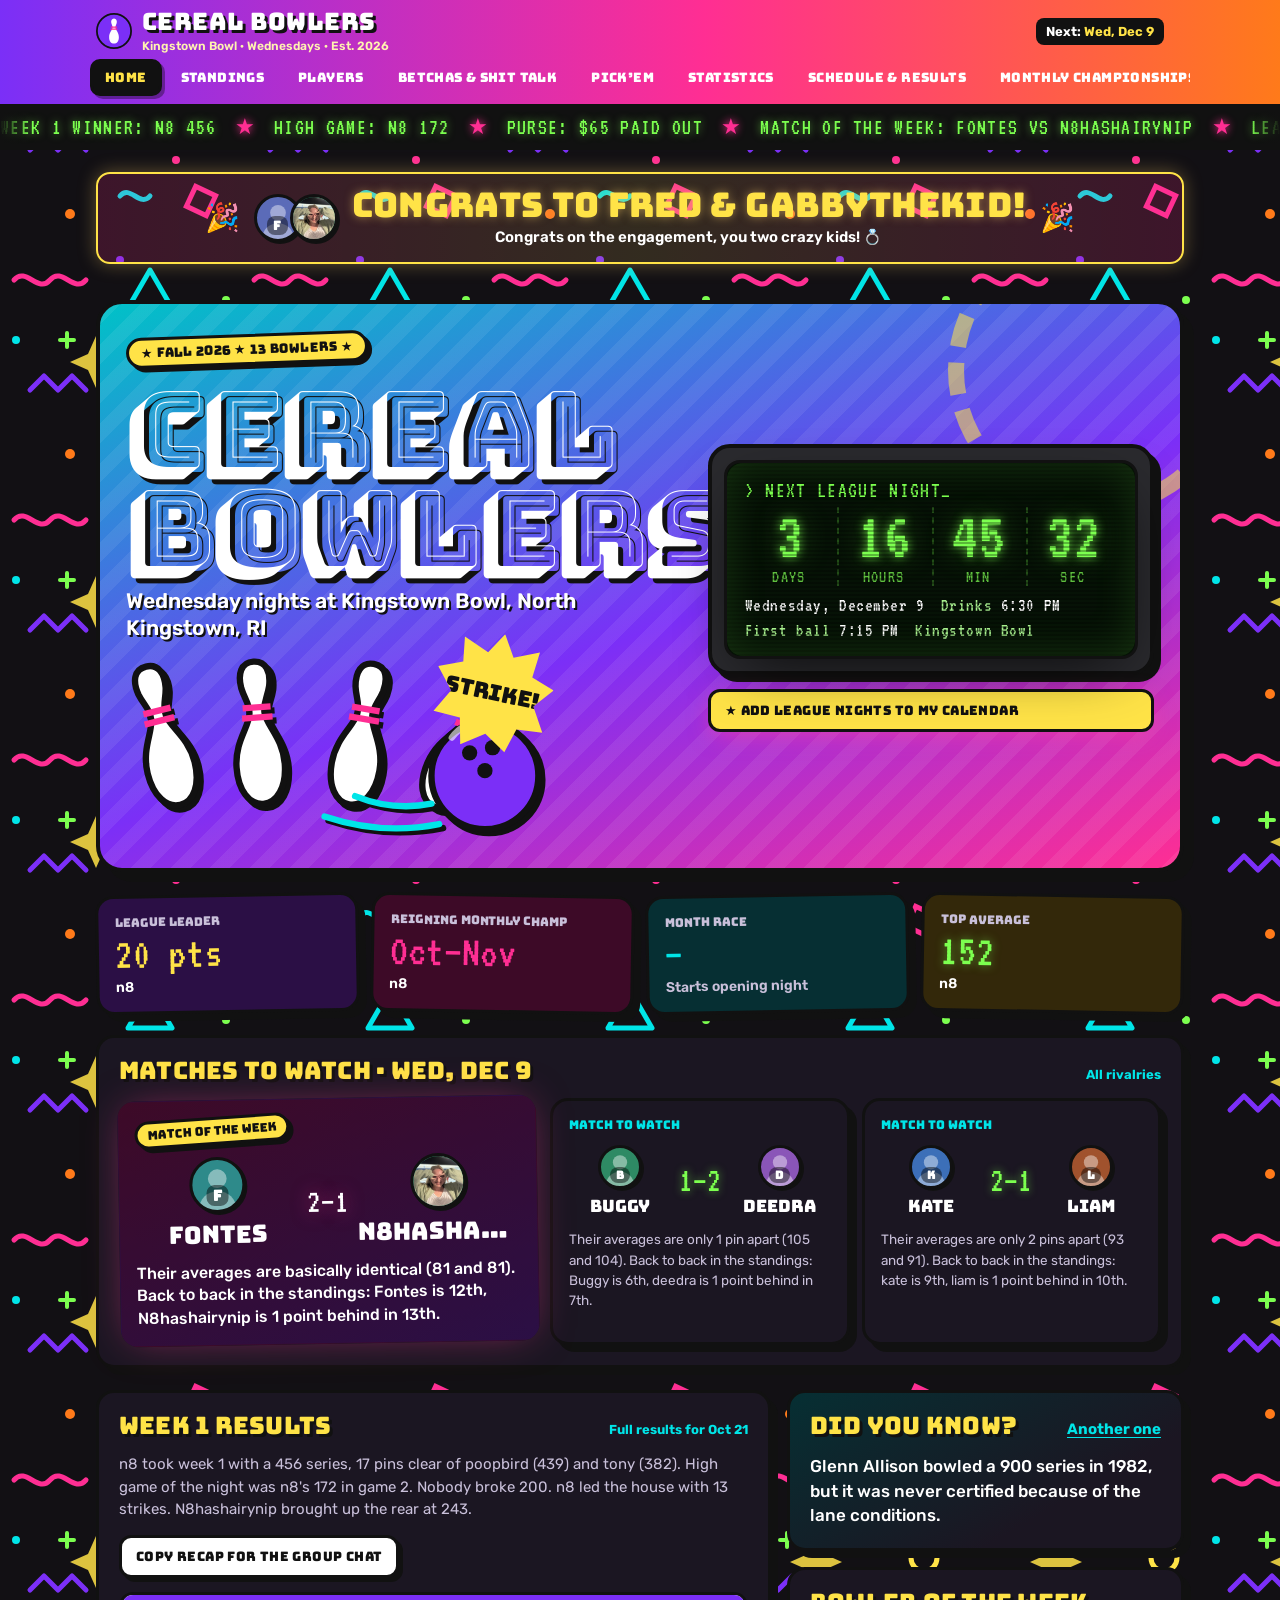
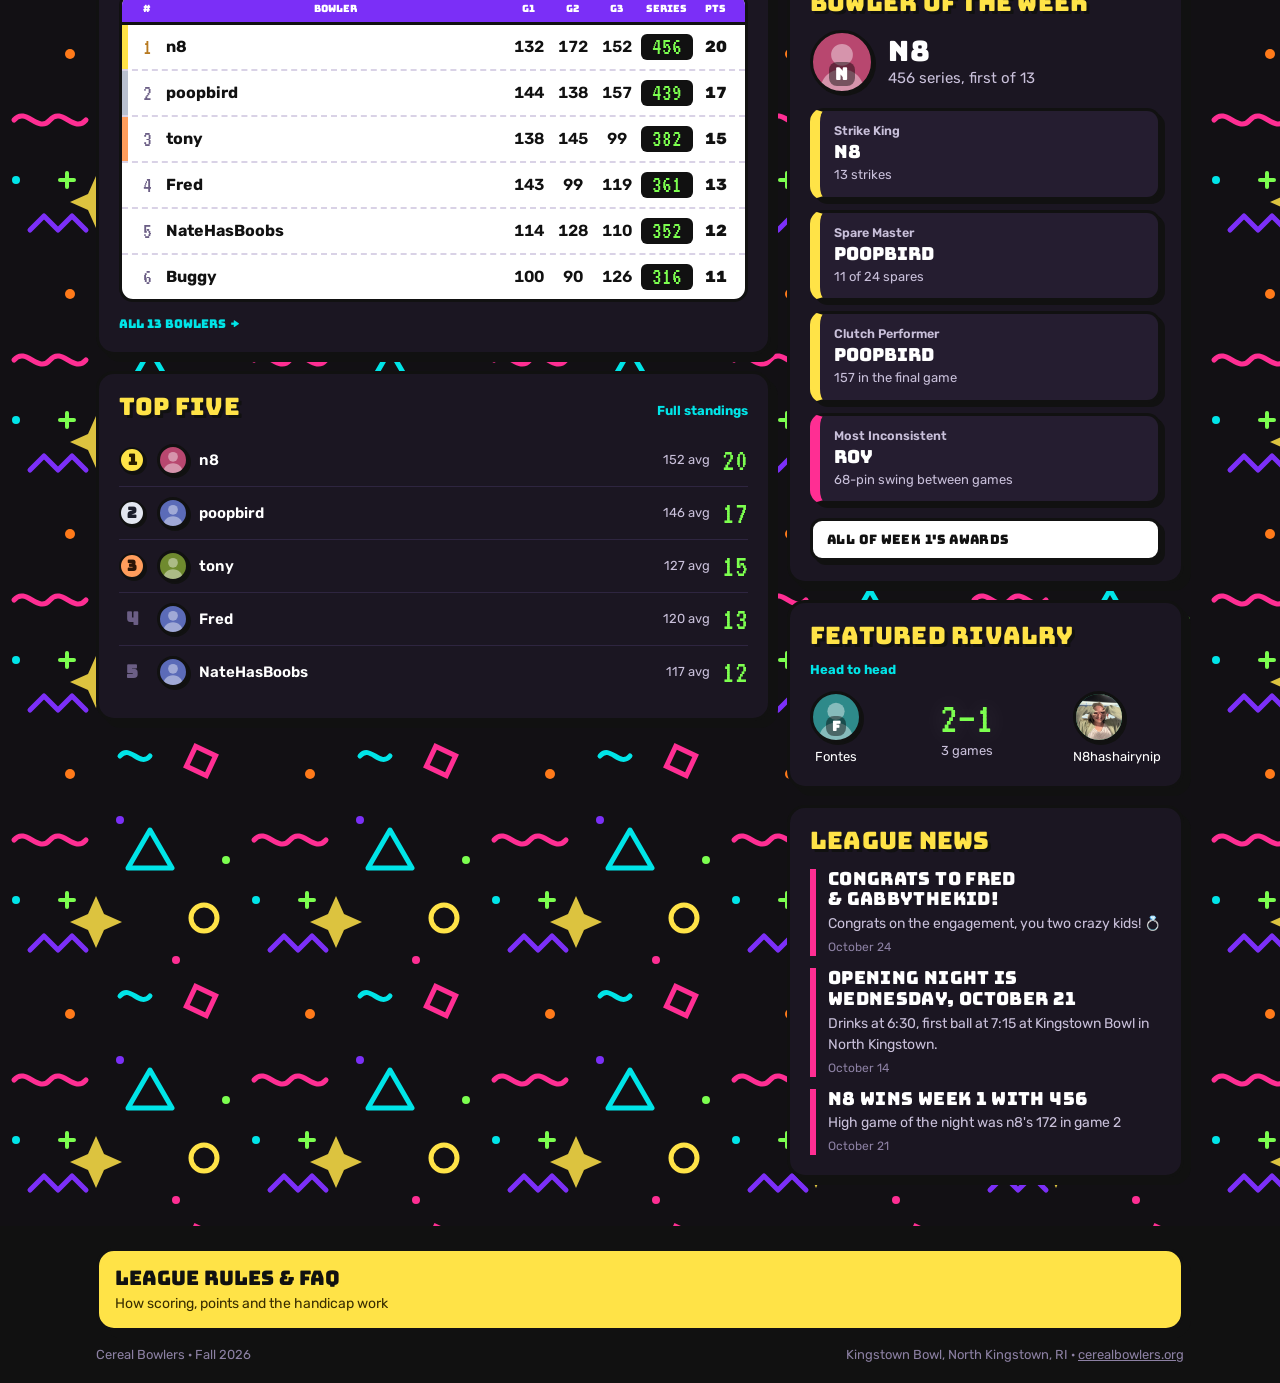
==== public/index.html @ 93f1ed0b "Talk tab with shit talk, notifications and pop-ups Co-Authored-By: Claude Opus 5.5 <noreply@anthropi" ====
<!doctype html>
<html lang="en">
<head>
<meta charset="utf-8">
<meta name="viewport" content="width=device-width,initial-scale=1,viewport-fit=cover">
<title>Cereal Bowlers · Kingstown Bowl</title>
<meta name="description" content="Standings, stats, monthly championships, power rankings and rivalries for our Wednesday bowling league at Kingstown Bowl.">
<meta name="theme-color" content="#111111">
<meta name="apple-mobile-web-app-capable" content="yes">
<meta name="apple-mobile-web-app-status-bar-style" content="black-translucent">
<link rel="icon" href="img/icon.svg" type="image/svg+xml">
<link rel="apple-touch-icon" href="img/icon-180.png">
<link rel="preconnect" href="https://fonts.googleapis.com">
<link rel="preconnect" href="https://fonts.gstatic.com" crossorigin>
<link rel="stylesheet" href="https://fonts.googleapis.com/css2?family=Bungee&family=Bungee+Shade&family=Rubik:wght@400;500;600;700;800&family=VT323&display=swap">
<link rel="stylesheet" href="css/site.css">
</head>
<body>
<header class="top">
  <div class="wrap">
    <div class="top-row">
      <a class="logo" href="#/" aria-label="Home">
        <svg class="logo-mark" viewBox="0 0 40 40" aria-hidden="true">
          <circle cx="20" cy="20" r="19" fill="#7B2FF7" stroke="#111" stroke-width="2"/>
          <path d="M20 6c2.6 0 3.6 2.4 3 5.2-.5 2.2-1.6 3.4-1.4 5.3.3 2.6 3.8 5.3 3.8 10.5 0 4.6-2.2 7-5.4 7s-5.4-2.4-5.4-7c0-5.2 3.5-7.9 3.8-10.5.2-1.9-.9-3.1-1.4-5.3-.6-2.8.4-5.2 3-5.2z" fill="#fff"/>
          <path d="M16.7 15.6h6.6M16.2 18h7.6" stroke="#FF2E93" stroke-width="1.4"/>
        </svg>
        <span><span class="logo-name" id="logoName">Cereal Bowlers</span><span class="logo-sub">Kingstown Bowl · Wednesdays · Est. 2026</span></span>
      </a>
      <a class="top-next" id="topNext" href="#/schedule"></a>
      <button type="button" class="bell" id="bell" aria-label="Notifications" aria-expanded="false" hidden></button>
      <span id="acct"></span>
    </div>
    <nav class="nav" aria-label="Sections">
      <a href="#/">Home</a>
      <a href="#/standings">Standings</a>
      <a href="#/players">Players</a>
      <a href="#/talk">Betchas &amp; Shit Talk</a>
      <a href="#/pickem">Pick’em</a>
      <a href="#/stats">Statistics</a>
      <a href="#/schedule">Schedule &amp; Results</a>
      <a href="#/championships">Monthly Championships</a>
      <a href="#/power">Power Rankings</a>
      <a href="#/leaderboards">Leaderboards</a>
      <a href="#/purse">Purse</a>
      <a href="#/records">League Records</a>
      <a href="#/rivalries">Rivalries</a>
    </nav>
  </div>
  
</header>
<div class="ticker" id="ticker" aria-label="Latest scores"></div>
<a class="join-bar" id="joinBar" href="#/join" hidden><span class="wrap"><b>Bowlers:</b> make your profile. Photo, nickname, favorite cereal. No email needed. <u>Join</u></span></a>
<div class="sample-bar" id="sampleBar" hidden><div class="wrap"><b>Preview mode.</b> These are our real bowlers, but every score is made up so you can see how the site works. Real stats start after opening night.</div></div>
<main class="wrap" id="app" tabindex="-1">
  <div class="empty"><strong>Loading the scoresheet…</strong></div>
</main>
<footer class="site"><div class="wrap">
  <a class="foot-faq" href="#/faq"><b>League rules &amp; FAQ</b><span>How scoring, points and the handicap work</span></a>
  <div class="foot-meta"><span id="footLeague">Cereal Bowlers</span><span>Kingstown Bowl, North Kingstown, RI · <a href="https://cerealbowlers.org">cerealbowlers.org</a></span></div>
</div></footer>
<nav class="tabbar" aria-label="Main">
  <a href="#/"><svg viewBox="0 0 24 24" aria-hidden="true"><path d="M3 11l9-7 9 7v9a1 1 0 01-1 1h-5v-6H9v6H4a1 1 0 01-1-1z"/></svg>Home</a>
  <a href="#/standings"><svg viewBox="0 0 24 24" aria-hidden="true"><path d="M4 20V10h4v10zM10 20V4h4v16zM16 20v-7h4v7z"/></svg>Standings</a>
  <a href="#/players"><svg viewBox="0 0 24 24" aria-hidden="true"><circle cx="9" cy="8" r="3.5"/><path d="M2.5 20c.6-3.6 3.2-5.5 6.5-5.5s5.9 1.9 6.5 5.5z"/><circle cx="17" cy="9" r="2.6"/><path d="M16.5 13.6c2.7 0 4.6 1.6 5 4.6h-4.2"/></svg>Players</a>
  <a href="#/talk"><svg viewBox="0 0 24 24" aria-hidden="true"><path d="M4 4h16a2 2 0 012 2v10a2 2 0 01-2 2H10l-5 4v-4H4a2 2 0 01-2-2V6a2 2 0 012-2z"/></svg>Talk</a>
  <button type="button" data-more aria-expanded="false"><svg viewBox="0 0 24 24" aria-hidden="true"><circle cx="5" cy="12" r="2.2"/><circle cx="12" cy="12" r="2.2"/><circle cx="19" cy="12" r="2.2"/></svg>More</button>
</nav>
<div class="sheet-scrim" data-close-sheet></div>
<div class="sheet" role="dialog" aria-label="All sections">
  <div class="sheet-grab"></div>
  <a href="#/schedule">Schedule &amp; Results</a><a href="#/pickem">Pick’em</a><a href="#/stats">Statistics</a><a href="#/championships">Monthly Championships</a><a href="#/power">Power Rankings</a>
  <a href="#/leaderboards">Leaderboards</a><a href="#/purse">Purse</a><a href="#/records">League Records</a>
  <a href="#/rivalries">Rivalries</a><a href="#/faq">Rules &amp; FAQ</a><a href="#/login" id="sheetMine">Sign in</a>
</div>
<div class="tip" id="tip" hidden></div>
<div class="notif-panel" id="notifPanel" role="dialog" aria-label="Notifications" hidden></div>
<div class="toast" id="toast" role="status" aria-live="polite" hidden></div>
<script>
document.addEventListener('click', e => {
  const m = e.target.closest('[data-more]'), c = e.target.closest('[data-close-sheet]');
  if (m) { const open = document.body.classList.toggle('sheet-open'); m.setAttribute('aria-expanded', open); }
  else if (c) { document.body.classList.remove('sheet-open'); }
});
document.addEventListener('keydown', e => { if (e.key === 'Escape') document.body.classList.remove('sheet-open'); });
</script>
<script type="module" src="js/app.js"></script>
</body>
</html>
---- public/css/site.css ----
/*
  Design: a league broadcast at night.
  Deep alley-navy surfaces, one hot accent (house-ball red), maple lane wood as the signature
  texture (39 boards, the real count). Big Shoulders Display carries every number and headline
  like an arena scoreboard; Archivo does the reading.
*/
:root{
  --bg:#0B0716; --panel:#140E26; --panel-2:#1D1535; --line:#3A2D63; --line-soft:#251B42;
  --text:#F4F1FF; --muted:#ABA3CC; --faint:#736A99;
  --red:#FF3D9A; --red-soft:rgba(255,61,154,.14);
  --cyan:#3BE8FF; --violet:#8B5CFF;
  --maple:#FFC857; --maple-dark:#D9A23A;
  --gold:#FFD166; --silver:#D3D8E8; --bronze:#E09A6A;
  --up:#3DFFB0; --down:#FF5C7A; --led:#3BE8FF;
  --glow-pink:0 0 18px rgba(255,61,154,.55); --glow-cyan:0 0 18px rgba(59,232,255,.5);
  --display:"Saira Condensed","Arial Narrow","Roboto Condensed",Impact,sans-serif;
  --neon:"Monoton","Saira Condensed",Impact,sans-serif;
  --body:"Manrope",system-ui,-apple-system,"Segoe UI",sans-serif;
  --r:14px;
  color-scheme:dark;
}
*{box-sizing:border-box}
[hidden]{display:none!important}
html{-webkit-text-size-adjust:100%;background:var(--bg)}
body{margin:0;background:var(--bg);color:var(--text);font:400 15px/1.5 var(--body);min-height:100vh;
  padding-bottom:env(safe-area-inset-bottom)}
a{color:inherit}
img{max-width:100%;display:block}
button{font:inherit;color:inherit}
:focus-visible{outline:2px solid var(--red);outline-offset:2px;border-radius:4px}
.wrap{max-width:1120px;margin:0 auto;padding-inline:max(16px,env(safe-area-inset-left))}
.num{font-family:var(--display);font-variant-numeric:tabular-nums}

/* ---------- header ---------- */
.top{position:sticky;top:0;z-index:20;background:rgba(11,16,32,.94);backdrop-filter:blur(10px);-webkit-backdrop-filter:blur(10px);
  padding-top:env(safe-area-inset-top);border-bottom:1px solid var(--line-soft)}
.top-row{display:flex;align-items:center;gap:12px;padding-block:10px 6px}
.logo{display:flex;align-items:center;gap:10px;text-decoration:none;min-width:0}
.logo-mark{width:36px;height:36px;flex:none}
.logo-name{font:800 22px/1 var(--display);letter-spacing:.02em;white-space:nowrap;overflow:hidden;text-overflow:ellipsis}
.logo-sub{font:500 12px var(--body);color:var(--muted);display:block;margin-top:2px}
.top-next{margin-left:auto;font:600 13px var(--body);color:var(--muted);white-space:nowrap;text-decoration:none}
.top-next b{color:var(--text)}
.nav{display:flex;gap:2px;overflow-x:auto;scrollbar-width:none;margin-inline:-6px}
.nav::-webkit-scrollbar{display:none}
.nav a{flex:none;text-decoration:none;font:700 17px var(--display);letter-spacing:.03em;color:var(--muted);padding:8px 10px 10px;border-bottom:3px solid transparent}
.nav a:hover{color:var(--text)}
.nav a[aria-current="page"]{color:var(--text);border-bottom-color:var(--red)}
.lane-band{height:7px;background:
  repeating-linear-gradient(90deg,var(--maple) 0 calc(100%/39 - 1px),var(--maple-dark) calc(100%/39 - 1px) calc(100%/39))}

.sample-bar{background:var(--red-soft);border-bottom:1px solid rgba(229,56,59,.35);font:500 13px var(--body);color:#FFD7D7}
.sample-bar .wrap{padding-block:8px}
.sample-bar b{color:#fff}

main{padding-block:22px 48px;display:flex;flex-direction:column;gap:22px}

/* ---------- type ---------- */
h1,h2,h3{font-family:var(--display);margin:0;letter-spacing:.01em;text-wrap:balance}
.page-title{font-weight:900;font-size:clamp(38px,7vw,64px);line-height:.92}
.page-intro{color:var(--muted);margin:6px 0 0;max-width:68ch}
h2{font-weight:800;font-size:26px;line-height:1.05}
h3{font-weight:800;font-size:20px;line-height:1.1}
.muted{color:var(--muted)} .faint{color:var(--faint)}
.small{font-size:13px}
.up{color:var(--up)} .down{color:var(--down)}
p{margin:0}

/* ---------- surfaces ---------- */
.panel{background:var(--panel);border:1px solid var(--line-soft);border-radius:var(--r);padding:18px;min-width:0;display:flex;flex-direction:column;gap:14px}
.panel-head{display:flex;align-items:baseline;justify-content:space-between;gap:12px;flex-wrap:wrap}
.panel-head a{font:600 13px var(--body);color:var(--muted);text-decoration:none}
.panel-head a:hover{color:var(--text)}
.grid{display:grid;gap:16px}
.g2{grid-template-columns:repeat(2,minmax(0,1fr))}
.g3{grid-template-columns:repeat(3,minmax(0,1fr))}
.g-side{grid-template-columns:minmax(0,1.7fr) minmax(0,1fr)}
@media (max-width:860px){.g2,.g3,.g-side{grid-template-columns:minmax(0,1fr)}}

/* ---------- hero scoreboard (home) ---------- */
.hero{position:relative;border-radius:14px;overflow:hidden;border:1px solid var(--line)}
.hero-lane{position:absolute;inset:0;background:
  linear-gradient(180deg,rgba(11,16,32,.15),rgba(11,16,32,.85) 78%),
  repeating-linear-gradient(90deg,#D9A35A 0 calc(100%/39 - 1px),#B9853E calc(100%/39 - 1px) calc(100%/39));}
.hero-lane::after{content:"";position:absolute;left:0;right:0;top:32%;height:40px;
  background:
   radial-gradient(circle at 12.8% 0,#2A1A08 0 3px,transparent 4px),radial-gradient(circle at 25.6% 0,#2A1A08 0 3px,transparent 4px),
   radial-gradient(circle at 74.4% 0,#2A1A08 0 3px,transparent 4px),radial-gradient(circle at 87.2% 0,#2A1A08 0 3px,transparent 4px);opacity:.7}
.hero-inner{position:relative;display:grid;grid-template-columns:minmax(0,1.25fr) minmax(0,1fr);gap:22px;padding:28px 24px 24px;align-items:end}
@media (max-width:860px){.hero-inner{grid-template-columns:minmax(0,1fr);padding:22px 16px 18px}}
.hero h1{font-weight:900;font-size:clamp(46px,9vw,96px);line-height:.86;text-transform:uppercase;color:#fff;text-shadow:0 2px 0 rgba(0,0,0,.25)}
.hero .where{font:600 15px var(--body);color:#F6E7CF;margin-top:10px}
.board{background:#070B16;border:2px solid #26324F;border-radius:12px;padding:14px 16px;box-shadow:0 10px 30px rgba(0,0,0,.45)}
.board-label{font:600 13px var(--body);color:var(--muted)}
.count{display:flex;gap:10px;margin-top:6px}
.count div{display:flex;flex-direction:column;align-items:center;min-width:0;flex:1}
.count b{font:800 clamp(38px,6vw,56px)/1 var(--display);color:var(--led);text-shadow:0 0 18px rgba(255,194,75,.4);font-variant-numeric:tabular-nums}
.count span{font:600 12px var(--body);color:var(--faint)}
.board-when{display:flex;flex-wrap:wrap;gap:6px 16px;margin-top:10px;font-size:13px;color:var(--muted)}
.board-when b{color:var(--text);font-weight:600}
.live{display:inline-flex;align-items:center;gap:8px;font:800 34px var(--display);color:var(--led)}
.live::before{content:"";width:12px;height:12px;border-radius:50%;background:var(--red);box-shadow:0 0 12px var(--red);animation:pulse 1.4s infinite}
@keyframes pulse{50%{opacity:.35}}

.kpis{display:grid;grid-template-columns:repeat(4,minmax(0,1fr));gap:12px}
@media (max-width:860px){.kpis{grid-template-columns:repeat(2,minmax(0,1fr))}}
.kpi{background:var(--panel);border:1px solid var(--line-soft);border-radius:var(--r);padding:14px;min-width:0;text-decoration:none;display:flex;flex-direction:column;gap:2px}
a.kpi:hover{border-color:var(--line)}
.kpi .lbl{font:600 12.5px var(--body);color:var(--muted)}
.kpi .v{font:800 34px/1.05 var(--display);font-variant-numeric:tabular-nums}
.kpi .who{font:600 14px var(--body);white-space:nowrap;overflow:hidden;text-overflow:ellipsis}

/* ---------- player bits ---------- */
.avatar{flex:none;border-radius:50%;display:grid;place-items:center;font:800 var(--av-fs,15px) var(--display);color:#fff;overflow:hidden;
  width:var(--av,36px);height:var(--av,36px);background:var(--av-bg,#334)}
.avatar img{width:100%;height:100%;object-fit:cover}
.avatar.ph{background:var(--av-bg,#334) url("data:image/svg+xml,%3Csvg xmlns='http://www.w3.org/2000/svg' viewBox='0 0 40 40'%3E%3Ccircle cx='20' cy='15' r='7.5' fill='%23fff' fill-opacity='.42'/%3E%3Cpath d='M5 40c0-9 6.7-15 15-15s15 6 15 15z' fill='%23fff' fill-opacity='.42'/%3E%3C/svg%3E") center/100% no-repeat}
.avatar.ph i{font-style:normal;font-size:calc(var(--av-fs,15px) * .62);align-self:end;margin-bottom:9%;padding:1px 6px;border-radius:8px;background:rgba(0,0,0,.45);letter-spacing:.04em}
.who-cell{display:flex;align-items:center;gap:10px;min-width:0;text-decoration:none}
.who-cell .nm{font-weight:600;white-space:nowrap;overflow:hidden;text-overflow:ellipsis}
.who-cell .nick{display:block;font-size:12.5px;color:var(--muted);white-space:nowrap;overflow:hidden;text-overflow:ellipsis}
a.who-cell:hover .nm{text-decoration:underline;text-underline-offset:3px}

.medal{display:inline-grid;place-items:center;width:26px;height:26px;border-radius:50%;font:800 15px var(--display);color:#1A1406}
.medal.m1{background:var(--gold)} .medal.m2{background:var(--silver)} .medal.m3{background:var(--bronze)}
.rank{font:800 18px var(--display);color:var(--muted);display:inline-block;min-width:26px;text-align:center}

.move{font:700 13px var(--body);white-space:nowrap}
.move.up::before{content:"▲ "} .move.down::before{content:"▼ "}
.streak{font:700 13px var(--body);padding:1px 7px;border-radius:5px;background:var(--panel-2)}
.streak.W{color:var(--up)} .streak.L{color:var(--down)}

/* ---------- tables ---------- */
.tbl{overflow-x:auto;-webkit-overflow-scrolling:touch;margin-inline:-18px;padding-inline:18px}
table{width:100%;border-collapse:collapse;font-variant-numeric:tabular-nums}
th{font:600 12px var(--body);color:var(--muted);text-align:right;padding:8px 9px;border-bottom:2px solid var(--line);white-space:nowrap;vertical-align:bottom}
td{padding:9px;border-bottom:1px solid var(--line-soft);text-align:right;white-space:nowrap;font:600 18px var(--display)}
th.l,td.l{text-align:left}
td.txt{font:500 14px var(--body)}
td.big{font-weight:900;font-size:21px}
tbody tr:hover td{background:rgba(255,255,255,.02)}
tr.top3 td:first-child{box-shadow:inset 3px 0 0 var(--gold)}
tr.top3.p2 td:first-child{box-shadow:inset 3px 0 0 var(--silver)}
tr.top3.p3 td:first-child{box-shadow:inset 3px 0 0 var(--bronze)}
th button{all:unset;cursor:pointer;display:inline-flex;gap:3px;align-items:center}
th button:hover{color:var(--text)}
th button[aria-sort="descending"]{color:var(--text)}
th button[aria-sort="descending"]::after{content:"▼";font-size:9px;color:var(--red)}
th button:focus-visible{outline:2px solid var(--red)}
td.sticky,th.sticky{position:sticky;left:-18px;background:var(--panel);z-index:1}
.hi{color:var(--maple)}
.three{color:var(--red)}

/* scoresheet boxes */
.frames{display:inline-flex;border:1.5px solid var(--line);border-radius:4px;overflow:hidden}
.frames span{min-width:3em;padding:2px 7px;text-align:center;font:700 18px var(--display);border-left:1.5px solid var(--line)}
.frames span:first-child{border-left:0}
.frames span.x{background:rgba(232,180,101,.16);color:var(--maple)}
.frames span.p{background:var(--red);color:#fff}
.frames span.na{color:var(--faint)}
.frames.total span{min-width:3.6em;font-weight:900;background:var(--panel-2)}

/* full frame-by-frame sheet */
.sheet-frames{display:grid;grid-template-columns:repeat(10,minmax(34px,1fr));border:1px solid var(--line);border-radius:6px;overflow:hidden;min-width:420px}
.sheet-frames div{border-left:1px solid var(--line);padding:3px 4px;text-align:center}
.sheet-frames div:first-child{border-left:0}
.sheet-frames .rolls{font:700 14px var(--display);color:var(--muted);letter-spacing:.08em}
.sheet-frames .run{font:800 17px var(--display)}
.sheet-frames .s{color:var(--red)}

/* ---------- controls ---------- */
.seg{display:inline-flex;background:var(--panel);border:1px solid var(--line-soft);border-radius:8px;padding:3px;gap:2px;max-width:100%;overflow-x:auto;scrollbar-width:none}
.seg::-webkit-scrollbar{display:none}
.seg a,.seg button{flex:none;white-space:nowrap}
.seg a,.seg button{border:0;background:none;cursor:pointer;text-decoration:none;font:600 14px var(--body);color:var(--muted);padding:7px 12px;border-radius:6px}
.seg [aria-pressed="true"],.seg [aria-current="true"]{background:var(--panel-2);color:var(--text);box-shadow:inset 0 -2px 0 var(--red)}
select{font:600 15px var(--body);color:var(--text);background:var(--panel-2);border:1px solid var(--line);border-radius:8px;padding:9px 12px;max-width:100%;min-width:0}
label.field{display:flex;flex-direction:column;gap:5px;font:600 13px var(--body);color:var(--muted);min-width:0}
.controls{display:flex;flex-wrap:wrap;gap:12px;align-items:flex-end}
.btn{display:inline-flex;align-items:center;gap:8px;border:1px solid var(--line);background:var(--panel-2);color:var(--text);text-decoration:none;cursor:pointer;
  font:600 14px var(--body);padding:9px 14px;border-radius:8px}
.btn:hover{border-color:var(--muted)}
.btn.primary{background:var(--red);border-color:var(--red);color:#fff}
.chip-list{display:flex;flex-wrap:wrap;gap:6px}
.chip{display:inline-flex;align-items:center;gap:6px;font:600 13px var(--body);padding:5px 10px;border-radius:99px;border:1px solid var(--line);background:var(--panel-2);cursor:pointer;color:var(--muted)}
.chip[aria-pressed="true"]{color:var(--text);border-color:var(--c,var(--red))}
.chip i{width:9px;height:9px;border-radius:50%;background:var(--c,var(--red))}

/* ---------- cards ---------- */
.player-grid{display:grid;grid-template-columns:repeat(auto-fill,minmax(200px,1fr));gap:12px}
.pcard{background:var(--panel);border:1px solid var(--line-soft);border-radius:var(--r);text-decoration:none;overflow:hidden;display:flex;flex-direction:column}
.pcard:hover{border-color:var(--line)}
.pcard-top{position:relative;padding:14px;display:flex;gap:12px;align-items:center;
  background:linear-gradient(135deg,var(--av-bg,#223) -40%,transparent 70%)}
.pcard-rank{position:absolute;top:10px;right:12px;font:900 30px/1 var(--display);color:rgba(255,255,255,.18)}
.pcard-stats{display:grid;grid-template-columns:repeat(3,1fr);border-top:1px solid var(--line-soft)}
.pcard-stats div{padding:10px 12px;display:flex;flex-direction:column}
.pcard-stats div+div{border-left:1px solid var(--line-soft)}
.pcard-stats b{font:800 22px/1 var(--display)}
.pcard-stats span{font:500 12px var(--body);color:var(--muted);margin-top:3px}

.profile-head{display:grid;grid-template-columns:auto minmax(0,1fr) auto;gap:20px;align-items:center;
  background:linear-gradient(120deg,var(--av-bg,#223) -30%,var(--panel) 55%);border:1px solid var(--line-soft);border-radius:14px;padding:22px}
@media (max-width:700px){.profile-head{grid-template-columns:auto minmax(0,1fr)}.profile-head .big-rank{grid-column:1/-1;justify-self:start}}
.profile-head h1{font-weight:900;font-size:clamp(36px,6vw,58px);line-height:.9}
.facts{display:flex;flex-wrap:wrap;gap:4px 16px;color:var(--muted);font-size:14px;margin-top:8px}
.facts b{color:var(--text);font-weight:600}
.aliases{display:flex;flex-wrap:wrap;align-items:center;gap:6px;margin-top:8px;font-size:13px}
.aliases span{font:400 13px var(--display);letter-spacing:.03em;color:#fff;text-shadow:2px 2px 0 #111;margin-right:2px}
.aliases b{font-weight:600;padding:2px 9px;border-radius:999px;background:rgba(0,0,0,.28);color:#fff;border:1px solid rgba(255,255,255,.35)}
.big-rank{text-align:center}
.big-rank b{display:block;font:900 64px/0.9 var(--display)}
.big-rank span{font:600 13px var(--body);color:var(--muted)}

.statgrid{display:grid;grid-template-columns:repeat(auto-fill,minmax(130px,1fr));gap:1px;background:var(--line-soft);border:1px solid var(--line-soft);border-radius:var(--r);overflow:hidden}
.statgrid div{background:var(--panel);padding:12px 14px;display:flex;flex-direction:column;gap:2px;min-width:0}
.statgrid b{font:800 28px/1.05 var(--display);font-variant-numeric:tabular-nums}
.statgrid span{font:500 12.5px var(--body);color:var(--muted)}
.statgrid em{font-style:normal;font-size:12px;color:var(--faint)}

.badges{display:grid;grid-template-columns:repeat(auto-fill,minmax(150px,1fr));gap:10px}
.badge{display:flex;gap:10px;align-items:center;padding:10px;border-radius:10px;background:var(--panel-2);border:1px solid var(--line-soft)}
.badge svg{width:38px;height:38px;flex:none}
.badge b{display:block;font:800 16px/1.1 var(--display)}
.badge span{font-size:12px;color:var(--muted)}
.badge.locked{opacity:.38;filter:grayscale(1)}

/* versus */
.versus{display:grid;grid-template-columns:minmax(0,1fr) auto minmax(0,1fr);gap:14px;align-items:stretch}
.vs-card{background:var(--panel);border:1px solid var(--line-soft);border-radius:14px;padding:18px;display:flex;flex-direction:column;align-items:center;gap:10px;text-align:center;min-width:0}
.vs-card.lead{border-color:var(--red);box-shadow:0 0 0 1px var(--red) inset}
.vs-mid{display:flex;flex-direction:column;align-items:center;justify-content:center;gap:4px}
.vs-mid .vs{font:900 34px var(--display);color:var(--red)}
.vs-record{font:900 clamp(40px,7vw,64px)/1 var(--display)}
@media (max-width:640px){.versus{grid-template-columns:minmax(0,1fr) minmax(0,1fr)}.vs-mid{grid-column:1/-1;grid-row:1}}
.compare{width:100%}
.compare td{font-size:20px}
.compare td.mid{font:600 13px var(--body);color:var(--muted);text-align:center}
.compare td.win{color:var(--text)}
.compare td.lose{color:var(--faint)}

/* trophy & awards */
.trophies{display:grid;grid-template-columns:repeat(auto-fill,minmax(170px,1fr));gap:12px}
.trophy{background:radial-gradient(circle at 50% 0,rgba(244,198,78,.18),transparent 70%),var(--panel);border:1px solid var(--line-soft);border-radius:var(--r);padding:16px;text-align:center;display:flex;flex-direction:column;align-items:center;gap:6px;text-decoration:none}
.trophy svg{width:58px;height:58px}
.trophy b{font:800 20px var(--display)}
.awards{display:grid;grid-template-columns:repeat(auto-fill,minmax(210px,1fr));gap:10px}
.award{border-radius:10px;padding:12px 14px;background:var(--panel-2);border-left:4px solid var(--maple);display:flex;flex-direction:column;gap:2px;min-width:0}
.award.shame{border-left-color:var(--red)}
.award .t{font:600 12.5px var(--body);color:var(--muted)}
.award .n{font:800 20px/1.1 var(--display)}
.award .why{font-size:13px;color:var(--muted)}

/* records */
.rec-list{display:flex;flex-direction:column}
.rec{display:grid;grid-template-columns:minmax(0,1.3fr) minmax(0,1fr) auto;gap:12px;align-items:center;padding:11px 0;border-bottom:1px solid var(--line-soft)}
.rec:last-child{border-bottom:0}
.rec .t{font-weight:600}
.rec .v{font:900 26px var(--display);text-align:right}
.rec .d{font-size:12px;color:var(--faint)}
/* narrow panels: title and value on top, bowler underneath */
.rec.stack{grid-template-columns:minmax(0,1fr) auto}
.rec.stack .who-cell{grid-column:1/-1;grid-row:2}
.rec .who-cell{min-width:0}
.rec .v{white-space:nowrap}
@media (max-width:520px){.rec{grid-template-columns:minmax(0,1fr) auto}.rec .who-cell{grid-column:1/-1;grid-row:2}}

/* lists */
.list{display:flex;flex-direction:column}
.list-row{display:flex;align-items:center;gap:12px;padding:10px 0;border-bottom:1px solid var(--line-soft);min-width:0}
.list-row:last-child{border-bottom:0}
.list-row .grow{flex:1;min-width:0}
.list-row .val{font:800 22px var(--display);font-variant-numeric:tabular-nums}
.news{display:flex;flex-direction:column;gap:12px}
.news article{border-left:3px solid var(--red);padding-left:12px}
.news h3{font-size:21px}
.news p{color:var(--muted);font-size:14px;margin-top:3px}
.news .d{font-size:12px;color:var(--faint);margin-top:4px}

.power-row{display:grid;grid-template-columns:64px minmax(0,1fr) auto;gap:14px;align-items:center;padding:14px 0;border-bottom:1px solid var(--line-soft)}
.power-row:last-child{border-bottom:0}
.power-rank{font:900 46px/1 var(--display);text-align:center}
.power-rank small{display:block;font:700 12px var(--body);margin-top:4px}
.power-body p{color:var(--muted);font-size:14px;margin-top:4px}
.power-body .quote{color:var(--text)}
.power-score{text-align:right;font:800 20px var(--display)}
.power-score span{display:block;font:500 12px var(--body);color:var(--muted)}

.cal{display:grid;grid-template-columns:repeat(auto-fill,minmax(230px,1fr));gap:10px}
.cal-day{background:var(--panel);border:1px solid var(--line-soft);border-radius:var(--r);padding:12px 14px;display:flex;gap:12px;align-items:center;text-decoration:none}
.cal-day.done:hover{border-color:var(--line)}
.cal-day.next{border-color:var(--red)}
.cal-date{text-align:center;min-width:44px}
.cal-date b{display:block;font:900 30px/1 var(--display)}
.cal-date span{font:700 12px var(--body);color:var(--red)}
.cal-day .info{font-size:13px;color:var(--muted);min-width:0}
.cal-day .info b{color:var(--text);font-weight:600;display:block;font-size:14px}

.gallery{display:grid;grid-template-columns:repeat(auto-fill,minmax(180px,1fr));gap:10px}
.gallery figure{margin:0;background:var(--panel);border-radius:var(--r);overflow:hidden}
.gallery img{aspect-ratio:4/3;object-fit:cover;width:100%}
.gallery figcaption{padding:8px 10px;font-size:13px;color:var(--muted)}

.empty{padding:30px 14px;text-align:center;color:var(--muted);display:flex;flex-direction:column;gap:6px;align-items:center}
.empty strong{color:var(--text);font:800 24px var(--display)}

/* charts */
.chart{width:100%;height:auto;display:block;overflow:visible}
.chart text{font:500 11px var(--body);fill:var(--faint)}
.chart .gl{stroke:var(--line-soft)}
.chart .ax{stroke:var(--line)}
.chart circle{cursor:default}
.chart-legend{display:flex;flex-wrap:wrap;gap:6px 14px;font-size:13px;color:var(--muted)}
.chart-legend i{display:inline-block;width:10px;height:10px;border-radius:2px;margin-right:6px;vertical-align:-1px}
.tip{position:fixed;z-index:50;pointer-events:none;background:#050811;border:1px solid var(--line);border-radius:6px;padding:6px 9px;font:600 13px var(--body);white-space:nowrap}

footer.site{border-top:1px solid var(--line-soft);color:var(--faint);font-size:13px}
footer.site .wrap{padding-block:18px;display:flex;flex-direction:column;gap:14px}
.foot-faq{display:flex;flex-direction:column;gap:2px;text-decoration:none;background:var(--panel);border:1px solid var(--line-soft);border-radius:var(--r);padding:14px 16px;color:var(--text)}
.foot-faq:hover{border-color:var(--red)}
.foot-faq b{font:800 22px var(--display)}
.foot-faq span{color:var(--muted);font-size:14px}
.foot-meta{display:flex;flex-wrap:wrap;gap:6px 18px;justify-content:space-between}

/* FAQ */
.faq-list{display:flex;flex-direction:column}
.faq{border-bottom:1px solid var(--line-soft)}
.faq:last-child{border-bottom:0}
.faq summary{cursor:pointer;list-style:none;display:flex;justify-content:space-between;gap:12px;padding:14px 0;font:600 16px var(--body)}
.faq summary::-webkit-details-marker{display:none}
.faq summary::after{content:"+";font:800 22px/1 var(--display);color:var(--red)}
.faq[open] summary::after{content:"–"}
.faq-a{padding:0 0 16px;color:var(--muted);max-width:72ch;display:flex;flex-direction:column;gap:10px}
.faq-a b{color:var(--text)}
.faq-a ul{margin:0;padding-left:20px;display:flex;flex-direction:column;gap:4px}
.faq-points{display:flex;flex-wrap:wrap;gap:6px}
.faq-points span{display:flex;flex-direction:column;align-items:center;min-width:46px;padding:6px 8px;border-radius:8px;background:var(--panel-2);font:800 20px var(--display);color:var(--text)}
.faq-points span b{font:600 11px var(--body);color:var(--muted)}

@media (prefers-reduced-motion: no-preference){
  .count b{transition:color .3s}
  .reveal{animation:rise .5s cubic-bezier(.2,.7,.2,1) both}
  @keyframes rise{from{transform:translateY(8px);opacity:.001}}
}
@media (prefers-reduced-motion: reduce){ .live::before{animation:none} }

/* matches to watch */
.mtw{display:grid;grid-template-columns:minmax(0,1.4fr) minmax(0,1fr) minmax(0,1fr);gap:12px}
@media (max-width:860px){.mtw{grid-template-columns:minmax(0,1fr)}}
.mtw-card{display:flex;flex-direction:column;gap:12px;padding:16px;border-radius:12px;background:var(--panel-2);border:1px solid var(--line-soft);text-decoration:none;min-width:0}
.mtw-card:hover{border-color:var(--line)}
.mtw-card.motw{background:radial-gradient(circle at 50% -20%,rgba(229,56,59,.28),transparent 60%),var(--panel-2);border-color:var(--red)}
.mtw-tag{font:700 12.5px var(--body);color:var(--muted)}
.motw .mtw-tag{color:var(--red)}
.mtw-vs{display:grid;grid-template-columns:minmax(0,1fr) auto minmax(0,1fr);align-items:center;gap:8px;text-align:center}
.mtw-vs>div{display:flex;flex-direction:column;align-items:center;gap:6px;min-width:0}
.mtw-vs b{font:800 19px/1.05 var(--display);white-space:nowrap;overflow:hidden;text-overflow:ellipsis;max-width:100%}
.motw .mtw-vs b{font-size:24px}
.mtw-vs>span{font:900 26px var(--display);color:var(--muted)}
.motw .mtw-vs>span{font-size:34px;color:var(--text)}
.mtw-card p{font-size:13.5px;color:var(--muted)}
.motw p{font-size:14.5px;color:var(--text)}


/* ===================================================================
   v2 · cosmic bowling
   Blacklight night at the alley: violet-black floor, neon tube lettering,
   a glowing lane running into the distance. One loud moment (the hero);
   everything else is quiet glass panels and crisp numbers.
   =================================================================== */
body{background:
  radial-gradient(1200px 600px at 85% -10%,rgba(139,92,255,.16),transparent 60%),
  radial-gradient(900px 500px at -10% 10%,rgba(255,61,154,.10),transparent 60%),
  var(--bg);background-attachment:fixed}
.top{background:rgba(11,7,22,.78);border-bottom:1px solid rgba(139,92,255,.18)}
.logo-name{font:800 23px/1 var(--display);letter-spacing:.04em;text-transform:uppercase}
.nav{gap:4px;padding-bottom:8px}
.nav a{font:700 15px var(--display);letter-spacing:.06em;text-transform:uppercase;padding:7px 12px;border:1px solid transparent;border-radius:99px;border-bottom-width:1px}
.nav a[aria-current="page"]{border-color:var(--red);color:#fff;box-shadow:var(--glow-pink),inset 0 0 12px rgba(255,61,154,.25)}
.top-next b{color:var(--cyan)}
.sample-bar{background:linear-gradient(90deg,rgba(255,61,154,.18),rgba(139,92,255,.14));border-bottom:1px solid rgba(255,61,154,.3);color:#FFE2F1}

/* panels: frosted glass */
.panel,.kpi,.pcard,.vs-card,.cal-day,.trophy{background:linear-gradient(180deg,rgba(255,255,255,.045),rgba(255,255,255,.015));border:1px solid var(--line-soft);
  backdrop-filter:blur(6px);-webkit-backdrop-filter:blur(6px)}
.panel{border-radius:18px;padding:20px}
h2{font:800 27px/1.05 var(--display);letter-spacing:.02em;text-transform:uppercase}
h3{font-weight:800;letter-spacing:.02em}
.page-title{font:900 clamp(44px,8vw,78px)/.9 var(--display);text-transform:uppercase;letter-spacing:.01em;
  background:linear-gradient(90deg,#fff 30%,#D9CCFF);-webkit-background-clip:text;background-clip:text;color:transparent}
.panel-head a{color:var(--cyan)}

/* featured surfaces get a neon edge */
.glow-edge,.mtw-card.motw,.board,.vs-card.lead{position:relative;border:1px solid transparent!important;
  background:linear-gradient(var(--edge-fill,var(--panel)),var(--edge-fill,var(--panel))) padding-box,linear-gradient(120deg,var(--red),var(--violet) 50%,var(--cyan)) border-box!important}
.mtw-card.motw{box-shadow:0 0 40px -10px rgba(255,61,154,.5)}

/* ---------- hero ---------- */
.hero{border:0;border-radius:24px;min-height:340px;background:#0E0820;isolation:isolate}
.hero-glow{position:absolute;inset:0;z-index:-1;background:
  radial-gradient(60% 70% at 70% 0%,rgba(139,92,255,.45),transparent 70%),
  radial-gradient(50% 60% at 0% 100%,rgba(255,61,154,.35),transparent 70%)}
.hero-lane{position:absolute;inset:auto 0 -30% 0;height:95%;perspective:520px;overflow:hidden;z-index:-1;background:none;
  -webkit-mask-image:linear-gradient(to top,#000 30%,transparent 95%);mask-image:linear-gradient(to top,#000 30%,transparent 95%)}
.hero-lane::after{display:none}
.lane-floor{position:absolute;left:50%;bottom:0;width:min(560px,90%);height:160%;transform:translateX(-50%) rotateX(62deg);transform-origin:bottom;
  background:
   linear-gradient(90deg,rgba(59,232,255,.9) 0 2px,transparent 2px calc(100% - 2px),rgba(59,232,255,.9) calc(100% - 2px)),
   repeating-linear-gradient(90deg,rgba(255,200,87,.22) 0 calc(100%/39 - 1px),rgba(255,200,87,.06) calc(100%/39 - 1px) calc(100%/39)),
   linear-gradient(180deg,rgba(139,92,255,.0),rgba(139,92,255,.25));
  box-shadow:0 0 60px rgba(59,232,255,.25)}
.lane-floor i{position:absolute;bottom:28%;width:16px;height:30px;margin-left:-8px;background:var(--red);clip-path:polygon(50% 0,100% 100%,0 100%);filter:drop-shadow(0 0 6px var(--red))}
.lane-floor i:nth-child(4){bottom:34%} .lane-floor i:nth-child(3),.lane-floor i:nth-child(5){bottom:32%} .lane-floor i:nth-child(2),.lane-floor i:nth-child(6){bottom:30%}
.hero-inner{padding:34px 28px 28px;align-items:center}
.hero-season{font:700 13px var(--body);letter-spacing:.08em;color:var(--cyan);text-shadow:var(--glow-cyan)}
.hero h1.neon{font:400 clamp(44px,8.5vw,92px)/1.02 var(--neon);text-transform:uppercase;color:#FFE6F4;margin:10px 0 6px;letter-spacing:.02em;
  text-shadow:0 0 6px #fff,0 0 18px var(--red),0 0 42px var(--red),0 0 80px rgba(255,61,154,.6)}
.hero .where{color:#D9D2F5;font:600 15px var(--body);margin:0}
.hero-side{display:flex;flex-direction:column;gap:12px;align-items:stretch}
.board{--edge-fill:#0C0719;border-radius:18px;padding:16px 18px;box-shadow:0 20px 60px -20px rgba(0,0,0,.8)}
.count b{color:var(--cyan);text-shadow:0 0 14px rgba(59,232,255,.65),0 0 34px rgba(59,232,255,.35);font-weight:800}
.count span{color:var(--muted)}
.live{color:var(--cyan)}
.btn{border-radius:99px;border-color:var(--line);background:rgba(255,255,255,.04);font-weight:700}
.btn:hover{border-color:var(--cyan);box-shadow:var(--glow-cyan)}
.btn.primary{background:linear-gradient(90deg,var(--red),#FF6FB5);border:0;color:#fff;box-shadow:0 6px 24px -6px rgba(255,61,154,.7)}
.btn.ghost-glow{justify-content:center;border-color:rgba(59,232,255,.5);color:var(--cyan);background:rgba(9,5,20,.6)}
@media (prefers-reduced-motion: no-preference){
  .hero h1.neon{animation:neon-on 1.6s ease-out 1 both}
  @keyframes neon-on{0%{opacity:.15;text-shadow:none}12%{opacity:1}16%{opacity:.3}24%{opacity:1}30%{opacity:.55}38%,100%{opacity:1}}
}

/* KPI tiles */
.kpi{border-radius:16px;padding:16px}
.kpi .v{font:800 38px/1 var(--display)}
.kpi:nth-child(1) .v{color:var(--gold)} .kpi:nth-child(2) .v{color:var(--red)} .kpi:nth-child(3) .v{color:var(--cyan)}
a.kpi:hover{border-color:var(--line);transform:translateY(-1px)}

/* tables */
th{color:var(--muted);border-bottom:1px solid var(--line);font:700 11.5px var(--body);letter-spacing:.06em;text-transform:uppercase}
td{font:700 18px var(--display);border-bottom:1px solid rgba(139,92,255,.10)}
tbody tr:hover td{background:rgba(139,92,255,.07)}
td.sticky,th.sticky{background:#130D24}
tr.top3 td:first-child{box-shadow:inset 3px 0 0 var(--gold)}
.medal{box-shadow:0 0 12px currentColor}
.medal.m1{background:var(--gold);color:#2A1D00} .medal.m2{background:var(--silver);color:#1B1E2A} .medal.m3{background:var(--bronze);color:#2A1406}
.hi{color:var(--maple);text-shadow:0 0 10px rgba(255,200,87,.35)}
.frames{border-color:var(--line);border-radius:8px}
.frames span{border-left-color:var(--line)}
.frames span.x{background:rgba(255,200,87,.12);color:var(--maple)}
.frames span.p{background:linear-gradient(90deg,var(--red),var(--violet))}
.frames.total span{background:rgba(59,232,255,.10);color:var(--cyan)}

/* segmented controls & chips */
.seg{border-radius:99px;background:rgba(255,255,255,.03)}
.seg a,.seg button{border-radius:99px}
.seg [aria-pressed="true"],.seg [aria-current="true"]{background:var(--red-soft);color:#fff;box-shadow:inset 0 0 0 1px var(--red),var(--glow-pink)}
select{border-radius:12px;background:var(--panel-2)}

/* players */
.pcard{border-radius:18px}
.pcard:hover{border-color:var(--violet);box-shadow:0 10px 40px -16px rgba(139,92,255,.7)}
.pcard-rank{color:rgba(255,255,255,.12);font-size:40px}
.avatar{box-shadow:0 0 0 2px rgba(255,255,255,.08)}
.profile-head{border-radius:24px;border:1px solid var(--line-soft)}
.profile-head h1{text-transform:uppercase}
.big-rank b{color:var(--cyan);text-shadow:var(--glow-cyan)}
.statgrid{border-radius:18px;background:rgba(139,92,255,.12)}
.statgrid div{background:#120C22}
.badge{border-radius:14px}
.award{border-radius:14px;background:rgba(255,255,255,.04);border-left:3px solid var(--maple)}
.award.shame{border-left-color:var(--red)}

/* matches, versus, power */
.mtw-card{border-radius:18px;background:rgba(255,255,255,.03)}
.mtw-vs>span{color:var(--cyan)}
.motw .mtw-vs>span{color:#fff;text-shadow:var(--glow-pink)}
.vs-mid .vs{color:var(--red);text-shadow:var(--glow-pink);font-family:var(--neon);font-weight:400;font-size:30px}
.vs-record{text-shadow:0 0 24px rgba(255,255,255,.2)}
.power-rank{font-size:52px;color:#fff;text-shadow:0 0 18px rgba(139,92,255,.7)}
.news article{border-left:2px solid var(--red);box-shadow:-6px 0 14px -10px var(--red)}
.trophy{border-radius:18px}
.cal-day{border-radius:16px}
.cal-day.next{border-color:var(--cyan);box-shadow:var(--glow-cyan)}
.cal-date span{color:var(--red)}
.chart .gl{stroke:rgba(139,92,255,.14)}
.foot-faq{border-radius:18px;background:linear-gradient(90deg,rgba(255,61,154,.12),rgba(139,92,255,.10))}
.foot-faq:hover{border-color:var(--red);box-shadow:var(--glow-pink)}
.faq summary::after{color:var(--cyan)}
.faq-points span{border-radius:12px}

/* ---------- phone: app-style tab bar + section sheet ---------- */
.tabbar,.sheet,.sheet-scrim{display:none}
@media (max-width:720px){
  .top .nav{display:none}
  .top-row{padding-block:10px}
  body{padding-bottom:calc(76px + env(safe-area-inset-bottom))}
  .tabbar{display:grid;grid-template-columns:repeat(5,1fr);position:fixed;z-index:30;left:10px;right:10px;bottom:calc(10px + env(safe-area-inset-bottom));
    background:rgba(20,14,38,.88);backdrop-filter:blur(14px);-webkit-backdrop-filter:blur(14px);border:1px solid rgba(139,92,255,.3);border-radius:22px;padding:6px;
    box-shadow:0 12px 40px -10px rgba(0,0,0,.9)}
  .tabbar a,.tabbar button{display:flex;flex-direction:column;align-items:center;gap:3px;padding:7px 2px;border:0;background:none;color:var(--muted);text-decoration:none;font:700 11px var(--body);border-radius:16px;cursor:pointer}
  .tabbar svg{width:22px;height:22px;fill:currentColor}
  .tabbar [aria-current="page"],.tabbar [data-active]{color:#fff;background:var(--red-soft);box-shadow:inset 0 0 0 1px rgba(255,61,154,.5)}
  .tabbar [aria-current="page"] svg,.tabbar [data-active] svg{filter:drop-shadow(0 0 6px var(--red))}
  .sheet-scrim{display:block;position:fixed;inset:0;z-index:31;background:rgba(5,2,12,.6);opacity:0;pointer-events:none;transition:opacity .2s}
  .sheet{display:grid;grid-template-columns:1fr 1fr;gap:8px;position:fixed;z-index:32;left:10px;right:10px;bottom:calc(10px + env(safe-area-inset-bottom));
    background:#170F2C;border:1px solid var(--line);border-radius:22px;padding:12px 12px 16px;transform:translateY(120%);transition:transform .25s cubic-bezier(.2,.8,.2,1)}
  .sheet-grab{grid-column:1/-1;width:40px;height:4px;border-radius:2px;background:var(--line);justify-self:center;margin-bottom:4px}
  .sheet a{padding:14px 12px;border-radius:14px;background:rgba(255,255,255,.04);border:1px solid var(--line-soft);text-decoration:none;font:800 17px var(--display);text-transform:uppercase;letter-spacing:.04em}
  .sheet a[aria-current="page"]{border-color:var(--red);box-shadow:var(--glow-pink)}
  body.sheet-open .sheet{transform:none}
  body.sheet-open .sheet-scrim{opacity:1;pointer-events:auto}
  .hero{min-height:0}
  .hero-inner{padding:26px 18px 20px}
  .tip{display:none}
}
@media (prefers-reduced-motion: reduce){.sheet,.sheet-scrim{transition:none}}

.controls>.seg,.controls>label{min-width:0;max-width:100%}
html,body{overflow-x:clip}


/* ===================================================================
   v3 · 90s bowling alley, cranked to eleven
   Cosmic carpet, chunky signage, CRT scoring monitors, cartoon outlines.
   =================================================================== */
:root{
  --bg:#121014; --panel:#1B1622; --panel-2:#251D30; --line:#111; --line-soft:#2E2540;
  --text:#FFFFFF; --muted:#C9C0DA; --faint:#8C80A3;
  --red:#FF2E93; --red-soft:rgba(255,46,147,.18); --cyan:#00E5E8; --violet:#7B2FF7; --maple:#FFE347; --orange:#FF7A1A; --lime:#7CFF4F;
  --gold:#FFE347; --silver:#E3E7F0; --bronze:#FF9D5C; --up:#7CFF4F; --down:#FF4D6D; --led:#7CFF4F;
  --display:"Bungee","Arial Black",Impact,sans-serif;
  --shade:"Bungee Shade","Bungee",Impact,sans-serif;
  --marker:"Rubik",system-ui,-apple-system,"Segoe UI",sans-serif;
  --pixel:"VT323","Courier New",monospace;
  --body:"Rubik",system-ui,-apple-system,"Segoe UI",sans-serif;
  --pop:4px 4px 0 #111; --pop-lg:7px 7px 0 #111;
}
body{background:url("data:image/svg+xml,%3Csvg xmlns=%27http://www.w3.org/2000/svg%27 width=%27240%27 height=%27240%27 viewBox=%270 0 240 240%27%3E %3Crect width=%27240%27 height=%27240%27 fill=%27%23121014%27/%3E %3Cpath d=%27M14 40c12-14 24 14 36 0s24 14 36 0%27 fill=%27none%27 stroke=%27%23FF2E93%27 stroke-width=%275%27 stroke-linecap=%27round%27/%3E %3Cpath d=%27M150 30l22 38h-44z%27 fill=%27none%27 stroke=%27%2300E5E8%27 stroke-width=%275%27 stroke-linejoin=%27round%27/%3E %3Ccircle cx=%27204%27 cy=%27118%27 r=%2713%27 fill=%27none%27 stroke=%27%23FFE347%27 stroke-width=%275%27/%3E %3Cpath d=%27M30 150l14-14 14 14 14-14 14 14%27 fill=%27none%27 stroke=%27%237B2FF7%27 stroke-width=%275%27 stroke-linecap=%27round%27 stroke-linejoin=%27round%27/%3E %3Cpath d=%27M120 196c10-12 20 12 30 0%27 fill=%27none%27 stroke=%27%2300E5E8%27 stroke-width=%275%27 stroke-linecap=%27round%27/%3E %3Crect x=%27190%27 y=%27190%27 width=%2722%27 height=%2722%27 transform=%27rotate%2825 201 201%29%27 fill=%27none%27 stroke=%27%23FF2E93%27 stroke-width=%275%27/%3E %3Cpath d=%27M96 96l8 18 18 8-18 8-8 18-8-18-18-8 18-8z%27 fill=%27%23FFE347%27 opacity=%27.85%27/%3E %3Ccircle cx=%2770%27 cy=%27214%27 r=%275%27 fill=%27%23FF7A1A%27/%3E%3Ccircle cx=%27226%27 cy=%2760%27 r=%274%27 fill=%27%237CFF4F%27/%3E%3Ccircle cx=%27120%27 cy=%2720%27 r=%274%27 fill=%27%237B2FF7%27/%3E %3Ccircle cx=%2716%27 cy=%27100%27 r=%274%27 fill=%27%2300E5E8%27/%3E%3Ccircle cx=%27176%27 cy=%27160%27 r=%274%27 fill=%27%23FF2E93%27/%3E%3Cpath d=%27M60 100h14M67 93v14%27 stroke=%27%237CFF4F%27 stroke-width=%274%27 stroke-linecap=%27round%27/%3E %3C/svg%3E") repeat, var(--bg);background-size:240px 240px;background-attachment:scroll;font-family:var(--body)}
.top{background:linear-gradient(90deg,#7B2FF7,#FF2E93 55%,#FF7A1A);border-bottom:4px solid #111;backdrop-filter:none}
.logo-name{font:400 24px/1 var(--display);letter-spacing:.02em;text-shadow:3px 3px 0 #111;color:#fff}
.logo-sub{color:#FFF3B0;font-weight:600}
.top-next{color:#fff;background:#111;padding:6px 10px;border-radius:8px;font-weight:700}
.top-next b{color:var(--maple)}
.nav a{font:400 13px var(--display);letter-spacing:.03em;color:#fff;border:3px solid transparent;border-radius:10px;text-transform:uppercase}
.nav a:hover{color:#111;background:var(--maple)}
.nav a[aria-current="page"]{background:#111;color:var(--maple);border-color:#111;box-shadow:3px 3px 0 rgba(0,0,0,.35)}

/* marquee ticker */
.ticker{background:#111;border-bottom:4px solid #111;overflow:hidden;white-space:nowrap;position:relative}
.ticker::before,.ticker::after{content:"";position:absolute;top:0;bottom:0;width:30px;z-index:1}
.ticker::before{left:0;background:linear-gradient(90deg,#111,transparent)} .ticker::after{right:0;background:linear-gradient(-90deg,#111,transparent)}
.ticker-track{display:inline-flex;gap:18px;align-items:center;padding:8px 0;font:400 22px/1 var(--pixel);color:var(--lime);letter-spacing:.06em;text-shadow:0 0 8px rgba(124,255,79,.6)}
.ticker-track i{color:var(--red);font-style:normal;text-shadow:0 0 8px var(--red)}
@media (prefers-reduced-motion: no-preference){.ticker-track{animation:marquee 45s linear infinite}@keyframes marquee{to{transform:translateX(-50%)}}}
.sample-bar{background:var(--maple);color:#111;border-bottom:4px solid #111;font-weight:600}
.sample-bar b{color:#111}

/* chunky cartoon cards */
.panel,.kpi,.pcard,.vs-card,.cal-day,.trophy,.mtw-card{background:var(--panel);border:3px solid #111!important;border-radius:18px;box-shadow:var(--pop-lg);backdrop-filter:none}
.panel{padding:20px}
.glow-edge,.mtw-card.motw,.board,.vs-card.lead{background:var(--panel)!important}
h2{font:400 24px/1.1 var(--display);text-transform:uppercase;color:var(--maple);text-shadow:3px 3px 0 #111;letter-spacing:.01em}
h3{font-family:var(--display);font-weight:400}
.page-title{font:400 clamp(40px,8vw,76px)/1 var(--shade);color:var(--maple);background:none;-webkit-text-fill-color:currentColor;text-transform:uppercase;letter-spacing:0}
.page-intro{color:#fff;background:rgba(17,17,17,.75);display:inline-block;padding:8px 12px;border-radius:10px;margin-top:10px}
.panel-head a{color:var(--cyan);font-weight:700}

/* hero */
.hero{background:linear-gradient(160deg,#00C2C7 0%,#7B2FF7 55%,#FF2E93 100%);border:4px solid #111;border-radius:26px;box-shadow:10px 10px 0 #111;min-height:0;overflow:hidden}
.hero::before{content:"";position:absolute;inset:0;background:
  repeating-linear-gradient(-45deg,rgba(255,255,255,.07) 0 14px,transparent 14px 28px)}
.hero::after{content:"";position:absolute;width:260px;height:260px;right:-60px;top:-80px;border-radius:50%;border:16px dashed rgba(255,227,71,.55)}
.hero-inner{position:relative;z-index:1;padding:30px 26px 26px;gap:24px}
.hero-season{display:inline-block;font:400 13px var(--display);color:#111;background:var(--maple);border:3px solid #111;border-radius:99px;padding:4px 12px;box-shadow:var(--pop);transform:rotate(-2deg);text-shadow:none;letter-spacing:.02em}
.hero h1.shade{font:400 clamp(46px,9vw,104px)/.95 var(--shade);color:#fff;text-transform:uppercase;margin:16px 0 8px;text-shadow:5px 5px 0 #111;letter-spacing:0}
.hero .where{font:600 21px/1.3 var(--body);color:#fff;text-shadow:2px 2px 0 #111;margin:0}
.hero-art{position:relative;margin-top:10px;max-width:420px}
.pins{width:100%;height:auto;display:block;filter:drop-shadow(4px 4px 0 #111)}
.burst{position:absolute;right:-6px;top:-18px;display:grid;place-items:center;width:118px;height:118px;font:400 22px var(--display);color:#111;background:var(--maple);transform:rotate(12deg);
  clip-path:polygon(50% 0,61% 18%,82% 9%,80% 31%,100% 38%,86% 55%,98% 75%,76% 77%,70% 98%,51% 86%,32% 99%,27% 77%,4% 76%,15% 56%,0 38%,20% 30%,17% 9%,39% 18%)}
@media (prefers-reduced-motion: no-preference){.burst{animation:pop 2.4s ease-in-out infinite}@keyframes pop{0%,100%{transform:rotate(12deg) scale(1)}50%{transform:rotate(6deg) scale(1.08)}}}
.hero-side{gap:14px}
/* CRT scoring monitor */
.crt{background:#2A2A2E;border:4px solid #111;border-radius:22px;padding:12px;box-shadow:var(--pop-lg)}
.board{--edge-fill:#061206;background:#061206!important;border:3px solid #111!important;border-radius:16px;position:relative;overflow:hidden;font-family:var(--pixel)}
.board::after{content:"";position:absolute;inset:0;pointer-events:none;background:repeating-linear-gradient(0deg,rgba(0,0,0,.28) 0 2px,transparent 2px 4px);border-radius:inherit;box-shadow:inset 0 0 40px rgba(124,255,79,.15)}
.board-label{font:400 22px var(--pixel);color:var(--lime);letter-spacing:.06em}
.blink{animation:blink 1s steps(1) infinite}@keyframes blink{50%{opacity:0}}
.count b{font:400 clamp(52px,9vw,76px)/.9 var(--pixel);color:var(--lime);text-shadow:0 0 10px rgba(124,255,79,.85),0 0 30px rgba(124,255,79,.4)}
.count span{font:400 18px var(--pixel);color:#5FBF3F;letter-spacing:.08em;text-transform:uppercase}
.board-when{font:400 19px var(--pixel);color:#A8F08F;letter-spacing:.03em}
.board-when b{color:#fff;font-weight:400}
.live{font:400 44px var(--pixel);color:var(--lime)}

/* buttons */
.btn{font:400 13px var(--display);text-transform:uppercase;letter-spacing:.03em;border:3px solid #111;border-radius:12px;background:#fff;color:#111;box-shadow:var(--pop);padding:10px 14px}
.btn:hover{transform:translate(-1px,-1px);box-shadow:5px 5px 0 #111;border-color:#111}
.btn:active{transform:translate(3px,3px);box-shadow:1px 1px 0 #111}
.btn.primary{background:var(--maple);color:#111;border:3px solid #111}
.seg{background:#111;border:3px solid #111;border-radius:14px;box-shadow:var(--pop)}
.seg a,.seg button{font:400 12px var(--display);color:#fff;border-radius:9px;text-transform:uppercase}
.seg [aria-pressed="true"],.seg [aria-current="true"]{background:var(--red);color:#fff;box-shadow:none}
select{border:3px solid #111;background:#fff;color:#111;border-radius:12px;font-weight:700;box-shadow:var(--pop)}
label.field{color:#fff;font-weight:700}

/* KPI tiles as arcade cabinets */
.kpi .lbl{font:400 12px var(--display);text-transform:uppercase;color:var(--muted)}
.kpi .v{font:400 44px/1 var(--pixel);color:var(--lime);text-shadow:0 0 10px rgba(124,255,79,.5)}
.kpi:nth-child(1){background:#2B0F45} .kpi:nth-child(2){background:#3D0A27} .kpi:nth-child(3){background:#062F33} .kpi:nth-child(4){background:#33280A}
.kpi:nth-child(1) .v{color:var(--maple);text-shadow:none} .kpi:nth-child(2) .v{color:var(--red);text-shadow:none} .kpi:nth-child(3) .v{color:var(--cyan);text-shadow:none}
.kpi:nth-child(odd){transform:rotate(-1deg)} .kpi:nth-child(even){transform:rotate(1deg)}

/* tables like a laminated scoresheet */
.tbl{background:#fff;border:3px solid #111;border-radius:14px;margin-inline:0;padding-inline:0}
table{color:#111}
th{font:400 11px var(--display);color:#fff;background:var(--violet);border-bottom:3px solid #111;text-transform:uppercase;letter-spacing:.03em}
th button[aria-sort="descending"]{color:var(--maple)}
td{font:600 18px var(--body);color:#111;border-bottom:2px dashed #D9D2E6}
td.big,td b{font-weight:800}
tbody tr:nth-child(even) td{background:#F6F2FF}
tbody tr:hover td{background:#FFF7C2}
td.sticky,th.sticky{background:inherit}
th.sticky{background:var(--violet)}
td .nm,td .who-cell{color:#111}
td .nick{color:#6B5E85}
td.rank,.rank{color:#6B5E85}
tr.top3 td:first-child{box-shadow:inset 6px 0 0 var(--maple)}
tr.top3.p2 td:first-child{box-shadow:inset 6px 0 0 #B9C0CF} tr.top3.p3 td:first-child{box-shadow:inset 6px 0 0 var(--bronze)}
.tbl .hi{color:#C2410C;text-shadow:none;font-weight:800}
.tbl .up{color:#15803D} .tbl .down{color:#BE123C} .tbl .faint{color:#9B90B0} .tbl .muted{color:#6B5E85}
.tbl a{color:#7B2FF7}
.tbl .streak{background:#111}
.tbl .medal,.medal{border:2px solid #111;box-shadow:2px 2px 0 #111}
.frames{border:2px solid #111;border-radius:6px;background:#fff}
.frames span{color:#111;border-left:2px solid #111;font:700 17px var(--body)}
.frames span.x{background:var(--maple);color:#111}
.frames span.p{background:var(--red);color:#fff}
.frames.total span{background:#111;color:var(--lime);font:400 22px var(--pixel)}
.sheet-frames{background:#fff;border:2px solid #111}
.sheet-frames .rolls{color:#6B5E85} .sheet-frames .run{color:#111} .sheet-frames div{border-left-color:#111}

/* players & cards */
.pcard-top{background:linear-gradient(135deg,var(--av-bg),#1B1622 75%)}
.pcard:hover{transform:translate(-2px,-2px) rotate(-.5deg);box-shadow:9px 9px 0 #111}
.pcard-rank{font:400 44px var(--display);color:rgba(255,255,255,.25)}
.pcard-stats b{font:400 30px/1 var(--pixel);color:var(--lime)}
.avatar{border:3px solid #111;box-shadow:2px 2px 0 #111}
.profile-head{background:linear-gradient(135deg,var(--av-bg),#7B2FF7 60%,#FF2E93);border:4px solid #111;box-shadow:10px 10px 0 #111}
.profile-head h1{font:400 clamp(34px,6vw,60px)/1 var(--shade);color:#fff;text-shadow:4px 4px 0 #111}
.big-rank b{font:400 80px/1 var(--pixel);color:var(--lime);text-shadow:0 0 12px rgba(124,255,79,.8)}
.statgrid{border:3px solid #111;box-shadow:var(--pop-lg);background:#111;gap:3px}
.statgrid div{background:var(--panel)}
.statgrid b{font:400 38px/1 var(--pixel);color:var(--lime)}
.badge{border:3px solid #111;box-shadow:var(--pop);background:var(--panel-2)}
.award{background:var(--panel-2);border:3px solid #111;border-left:10px solid var(--maple);box-shadow:var(--pop)}
.award.shame{border-left-color:var(--red)}
.award .n{font:400 18px var(--display)}

/* matches, versus, power, misc */
.mtw-card.motw{background:linear-gradient(160deg,#3D0A27,#2B0F45)!important;transform:rotate(-1deg)}
.mtw-tag{font:400 12px var(--display);text-transform:uppercase;color:var(--cyan)}
.motw .mtw-tag{display:inline-block;align-self:flex-start;color:#111;background:var(--maple);border:3px solid #111;border-radius:99px;padding:3px 10px;box-shadow:var(--pop);transform:rotate(-3deg)}
.mtw-vs b{font:400 17px var(--display)}
.mtw-vs>span{font:400 34px var(--pixel);color:var(--lime);text-shadow:0 0 8px rgba(124,255,79,.6)}
.motw p{font:500 16px/1.4 var(--body);color:#fff}
.vs-mid .vs{font:400 46px var(--shade);color:var(--maple);text-shadow:4px 4px 0 #111}
.vs-record{font:400 64px var(--pixel);color:var(--lime)}
.power-rank{font:400 60px/1 var(--pixel);color:var(--lime);text-shadow:0 0 10px rgba(124,255,79,.6)}
.power-body .quote{font:600 17px/1.4 var(--body);color:var(--maple)}
.news article{border-left:6px solid var(--red);box-shadow:none}
.news h3{font:400 18px/1.15 var(--display)}
.cal-date b{font:400 40px/1 var(--pixel);color:var(--lime)}
.cal-date span{font:400 12px var(--display);color:var(--red)}
.cal-day.next{background:#3D0A27;transform:rotate(-1deg)}
.trophy b{font:400 18px var(--display)}
.rec .v,.list-row .val,.stat .v,.vs-card h2{font-family:var(--pixel);font-weight:400;color:var(--lime);font-size:32px;text-shadow:none}
.vs-card h2{color:#fff;font-family:var(--display);font-size:22px}
.chart text{fill:var(--muted)} .chart .gl{stroke:rgba(255,255,255,.08)}
.foot-faq{background:var(--maple);color:#111;border:3px solid #111;box-shadow:var(--pop-lg)}
.foot-faq b{font:400 20px var(--display)} .foot-faq span{color:#3A2E00}
footer.site{background:#111;border-top:4px solid #111}
.faq summary{font:600 17px var(--body)} .faq summary::after{color:var(--maple);font-family:var(--display)}
.faq-points span{border:2px solid #111;font:400 26px var(--pixel);color:var(--lime);background:#111}

/* phone tab bar, 90s edition */
@media (max-width:720px){
  .tabbar{background:#111;border:3px solid #111;border-radius:20px;box-shadow:0 0 0 3px var(--maple),6px 6px 0 rgba(0,0,0,.6)}
  .tabbar a,.tabbar button{font:400 9.5px var(--display);color:#C9C0DA}
  .tabbar [aria-current="page"],.tabbar [data-active]{color:#111;background:var(--maple);box-shadow:none}
  .tabbar [aria-current="page"] svg,.tabbar [data-active] svg{filter:none}
  .sheet{background:#1B1622;border:3px solid #111;box-shadow:0 0 0 3px var(--red)}
  .sheet a{font:400 13px var(--display);border:3px solid #111;background:var(--panel-2);box-shadow:var(--pop)}
  .sheet a[aria-current="page"]{background:var(--red);box-shadow:var(--pop)}
  .hero-inner{padding:22px 16px 18px}
  .burst{width:92px;height:92px;font-size:17px}
  .kpi:nth-child(odd),.kpi:nth-child(even){transform:none}
}
.count{gap:4px}
.count div{min-width:0}
.count div+div{border-left:2px dashed rgba(124,255,79,.25)}
.count b{font-size:clamp(44px,7.5vw,68px)}
@media (max-width:720px){.top-next{display:none}.logo-name{font-size:21px}}

/* repeatable badges: hex medallion with the unlock count in the middle */
.badge-group{display:flex;flex-direction:column;gap:10px}
.badge-group+.badge-group{margin-top:8px}
.badge-group h3{font:400 14px var(--display);color:var(--muted);text-transform:uppercase}
.badges{grid-template-columns:repeat(auto-fill,minmax(210px,1fr))}
.badge{align-items:center;gap:12px}
.hex{flex:none;width:64px;height:70px;display:flex;flex-direction:column;align-items:center;justify-content:center;gap:0;
  clip-path:polygon(50% 0,100% 25%,100% 75%,50% 100%,0 75%,0 25%);background:var(--red);color:#fff;position:relative;
  filter:drop-shadow(2px 2px 0 #111)}
.hex::before{content:"";position:absolute;inset:4px;clip-path:inherit;background:inherit;border:0;box-shadow:inset 0 0 0 2px rgba(255,255,255,.35);filter:brightness(1.12)}
.hex>*{position:relative}
.badge.gold .hex{background:var(--maple);color:#111}
.badge.shame .hex{background:#4A3A5C;color:#FFB3C8}
.badge.pick .hex{background:var(--cyan);color:#111}
.hex-icon{font:400 11px/1 var(--display);letter-spacing:.02em;opacity:.9;max-width:52px;overflow:hidden;white-space:nowrap}
.hex-n{font:400 34px/.9 var(--pixel)}
.badge.locked{opacity:.4;filter:grayscale(1)}
.badge.locked .hex-n{font-size:28px}
.badge b{font:400 15px/1.15 var(--display)}
.badge span{font-size:12.5px;color:var(--muted)}
.badge.shame{border-color:#111}
.badge .hex-icon{font:400 11px/1 var(--display);color:inherit}
.badge .hex-n{font:400 36px/.85 var(--pixel);color:inherit}
.badge.locked .hex-n{font-size:30px}
.hex::before{box-shadow:none;background:rgba(255,255,255,.12)}
@media (max-width:720px){
  .badges{grid-template-columns:repeat(3,minmax(0,1fr));gap:8px}
  .badge{flex-direction:column;text-align:center;padding:10px 6px;gap:6px}
  .badge b{font-size:12px}
  .badge span:not(.hex-icon):not(.hex-n){display:none}
  .hex{width:56px;height:62px}
}

/* player cards: badges and wins live in the colored box */
.pcard-top{flex-wrap:wrap;align-items:center}
.pcard-wins{font-size:12.5px;color:#EDE6FF;margin-top:3px}
.pcard-wins b{font-family:var(--pixel);font-weight:400;font-size:18px;color:var(--lime)}
.mini-badges{flex-basis:100%;display:flex;flex-wrap:wrap;gap:5px;margin-top:6px}
.mini-badges.empty-b{font-size:12px;color:var(--muted)}
.mini{width:30px;height:34px;display:flex;flex-direction:column;align-items:center;justify-content:center;
  clip-path:polygon(50% 0,100% 25%,100% 75%,50% 100%,0 75%,0 25%);background:var(--red);color:#fff;line-height:1}
.mini i{font:400 7px/1 var(--display);font-style:normal;opacity:.85;max-width:24px;overflow:hidden;white-space:nowrap}
.mini b{font:400 16px/.9 var(--pixel)}
.mini.gold{background:var(--maple);color:#111} .mini.shame{background:#4A3A5C;color:#FFB3C8} .mini.pick{background:var(--cyan);color:#111}
.mini.more{background:#111;color:#fff;font:400 13px var(--pixel);width:34px}
.head-badges{grid-column:1/-1;display:flex;flex-wrap:wrap;align-items:center;gap:8px 12px;padding-top:14px;border-top:3px dashed rgba(17,17,17,.35)}
.hb-label{font:400 13px var(--display);color:#fff;text-shadow:2px 2px 0 #111;letter-spacing:.03em}
.hb-label b{font:400 20px var(--pixel);color:var(--lime);margin-left:4px}
.head-badges .mini-badges{flex:1 1 auto;flex-basis:auto;margin-top:0;gap:6px}
.head-badges .mini{width:36px;height:41px}
.head-badges .mini i{font-size:8px;max-width:29px}
.head-badges .mini b{font-size:19px}
.head-badges .mini-badges.empty-b{color:#EDE6FF}

/* home: compact results that fit a phone */
.rgrid{display:flex;flex-direction:column;border:3px solid #111;border-radius:14px;overflow:hidden;background:#fff}
.rg-row{display:grid;grid-template-columns:30px minmax(0,1fr) repeat(3,40px) 52px 38px;align-items:center;gap:4px;padding:9px 10px;
  color:#111;text-decoration:none;font:600 16px var(--body);border-bottom:2px dashed #D9D2E6}
.rgrid.hc .rg-row{grid-template-columns:30px minmax(0,1fr) repeat(3,40px) 52px 50px 38px}
.rg-row:last-child{border-bottom:0}
.rg-row>span{text-align:center;font-variant-numeric:tabular-nums}
.rg-row>.rg-name{text-align:left;font-weight:700;white-space:nowrap;overflow:hidden;text-overflow:ellipsis}
.rg-head{background:var(--violet);color:#fff;font:400 10px var(--display);text-transform:uppercase;padding-block:7px;border-bottom:3px solid #111}
a.rg-row:hover{background:#FFF7C2}
.rg-place{font:400 22px var(--pixel);color:#6B5E85}
.rg-row.p1{box-shadow:inset 6px 0 0 var(--maple)} .rg-row.p2{box-shadow:inset 6px 0 0 #B9C0CF} .rg-row.p3{box-shadow:inset 6px 0 0 var(--bronze)}
.rg-row.p1 .rg-place{color:#B7791F}
.rg-ser{font:400 24px var(--pixel)!important;background:#111;color:var(--lime);border-radius:6px;padding:1px 0}
.rg-pts{font-weight:800}
.rgrid .hi{color:#C2410C;font-weight:800}
.rg-more{align-self:flex-start;font:400 12px var(--display);color:var(--cyan);text-decoration:none;text-transform:uppercase}
@media (max-width:720px){
  .panel.edge{margin-inline:-16px;border-radius:0;border-left:0!important;border-right:0!important;box-shadow:none;padding-inline:10px}
  .rg-row{grid-template-columns:24px minmax(0,1fr) repeat(3,32px) 44px 28px;gap:3px;padding:8px 6px;font-size:14px}
  .rgrid.hc .rg-row{grid-template-columns:22px minmax(0,1fr) repeat(3,30px) 40px 40px 26px}
  .rg-place{font-size:19px}
  .rg-ser{font-size:20px!important}
  .rg-head{font-size:8.5px}
}

/* badge buttons + detail popup */
button.mini{border:0;padding:0;cursor:pointer;font:inherit;-webkit-tap-highlight-color:transparent;transition:transform .12s}
button.mini:hover,button.mini:focus-visible{transform:scale(1.12)}
button.badge{font:inherit;color:inherit;text-align:left;cursor:pointer;width:100%}
button.badge:focus-visible,button.mini:focus-visible{outline:3px solid var(--lime);outline-offset:2px}
.badge-dlg{border:0;padding:0;background:transparent;max-width:min(440px,calc(100vw - 32px));width:100%;margin:auto;color:#fff}
.badge-dlg::backdrop{background:rgba(10,6,20,.72)}
.bd-card{position:relative;background:#1B1530;border:4px solid #111;border-radius:22px;box-shadow:8px 8px 0 #111;padding:20px 18px 16px;max-height:80vh;overflow:auto}
.bd-close{position:absolute;top:10px;right:12px;width:36px;height:36px;border-radius:50%;border:3px solid #111;background:var(--maple);color:#111;font:400 22px/1 var(--display);cursor:pointer}
.bd-top{display:flex;gap:14px;align-items:center;padding-right:40px}
.bd-top .badge{width:auto;padding:0;background:none;border:0;box-shadow:none}
.bd-top h2{font:400 22px/1.1 var(--display);margin:0 0 4px}
.bd-top p{margin:0;font-size:14px;color:#D8CEF0}
.bd-sub{margin:14px 0 8px;font:400 13px var(--display);color:var(--lime);letter-spacing:.03em}
.bd-list{display:flex;flex-direction:column;gap:6px}
.bd-row{display:flex;align-items:center;gap:10px;padding:10px 12px;border-radius:12px;background:#2A2245;color:#fff;text-decoration:none;font-size:14px}
a.bd-row:hover{background:#352B57}
.bd-when{flex:0 0 auto;min-width:92px;font:400 18px/1 var(--pixel);color:var(--cyan)}
.bd-what{flex:1;min-width:0;color:#EDE6FF}
.bd-what b{color:#fff}
.bd-x{font:400 18px var(--pixel);color:var(--maple)}
.bd-go{font-size:20px;color:#9A8CC0}

/* ===================================================================
   Accounts: sign in, join, my profile (Oct 21 2026)
   =================================================================== */
#acct{flex:none;margin-left:8px}
.top-next+#acct{margin-left:8px}
@media (max-width:720px){#acct{margin-left:auto}}
.acct-btn{display:inline-flex;align-items:center;gap:7px;text-decoration:none;font:400 12px var(--display);text-transform:uppercase;letter-spacing:.03em;
  color:#111;background:var(--maple);border:3px solid #111;border-radius:12px;box-shadow:3px 3px 0 #111;padding:6px 10px;white-space:nowrap}
.acct-btn.me{background:#111;color:#fff;padding:3px 10px 3px 3px;max-width:150px}
.acct-btn.me span{overflow:hidden;text-overflow:ellipsis}
.acct-btn .avatar{border-width:2px;box-shadow:none}
.join-bar{display:block;background:var(--cyan);color:#111;border-bottom:4px solid #111;text-decoration:none;font:600 14px var(--body)}
.join-bar .wrap{display:block;padding-block:8px}
.join-bar u{font:400 13px var(--display);text-decoration:none;background:#111;color:var(--maple);padding:2px 8px;border-radius:6px;margin-left:6px;white-space:nowrap}
.join-cta{display:flex;flex-wrap:wrap;gap:14px;align-items:center;justify-content:space-between;background:linear-gradient(120deg,#062F33,#2B0F45);border:3px solid #111;border-radius:18px;box-shadow:var(--pop-lg);padding:16px 18px}
.join-cta b{display:block;font:400 20px var(--display);color:var(--maple);text-transform:uppercase}
.join-cta span{color:var(--muted)}
.acct-panel{max-width:560px}
.acct-form{display:flex;flex-direction:column;gap:16px}
.acct-form .field>span{display:block;margin-bottom:6px}
.txt{font:500 17px var(--body);color:#111;background:#fff;border:3px solid #111;border-radius:12px;padding:10px 12px;box-shadow:var(--pop);width:100%;min-width:0}
textarea.txt{resize:vertical;font-size:16px}
.txt:focus{outline:3px solid var(--cyan);outline-offset:2px}
.form-grid{display:grid;grid-template-columns:repeat(2,minmax(0,1fr));gap:14px}
@media (max-width:560px){.form-grid{grid-template-columns:minmax(0,1fr)}}
.acct-msg{margin:0;font:600 14px var(--body);padding:10px 12px;border-radius:10px;border:3px solid #111}
.acct-msg.err{background:#3D0A27;color:#FFD0E4}
.acct-msg.ok{background:#0F2E12;color:#B8FFA0}
.acct-who{margin:0 0 6px;color:var(--muted)}
.acct-who b{color:#fff}
.linkish{all:unset;cursor:pointer;color:var(--cyan);font-weight:700;text-decoration:underline;text-underline-offset:3px}
.pad-prompt{font:400 15px var(--display);color:var(--maple);text-transform:uppercase;margin:14px 0 8px;text-align:center}
#codeStep,#changeCode,#newCode{display:flex;flex-direction:column;align-items:center;gap:8px}
#codeStep .seg,#newCode .seg{align-self:center}
.pad{outline:none}
.pad.bad{animation:shake .4s}
@keyframes shake{20%,60%{transform:translateX(-8px)}40%,80%{transform:translateX(8px)}}
.pin-pad{display:flex;flex-direction:column;align-items:center;gap:14px}
.pin-dots{display:flex;gap:14px}
.pin-dots i{width:20px;height:20px;border-radius:50%;border:3px solid var(--lime);box-shadow:0 0 8px rgba(124,255,79,.4)}
.pin-dots i.on{background:var(--lime)}
.pin-keys{display:grid;grid-template-columns:repeat(3,72px);gap:12px}
.pin-keys button{height:62px;font:400 30px var(--pixel);color:var(--lime);background:#061206;border:3px solid #111;border-radius:14px;box-shadow:var(--pop);cursor:pointer;touch-action:manipulation}
.pin-keys button:active{transform:translate(3px,3px);box-shadow:1px 1px 0 #111;background:#0F2E12}
.pin-pad:focus-visible .pin-dots{outline:3px solid var(--cyan);outline-offset:6px;border-radius:99px}
.pattern-pad{width:min(280px,78vw);background:#061206;border:3px solid #111;border-radius:22px;box-shadow:var(--pop-lg);padding:10px}
.pattern-svg{display:block;width:100%;height:auto;touch-action:none;user-select:none;-webkit-user-select:none}
.pattern-svg .hit{fill:transparent}
.pattern-svg .dot{fill:#1E3A1A;stroke:var(--lime);stroke-width:3;transition:r .12s}
.pattern-svg .on .dot{fill:var(--lime);r:17px;filter:drop-shadow(0 0 6px rgba(124,255,79,.8))}
.pattern-svg .pat-tail{opacity:0}
.pattern-svg .pat-line,.pattern-svg .pat-tail{fill:none;stroke:var(--red);stroke-width:9;stroke-linecap:round;stroke-linejoin:round}
.photo-row{display:flex;align-items:center;gap:16px}
.photo-btns{display:flex;flex-direction:column;align-items:flex-start;gap:8px}
.swatches{display:flex;flex-wrap:wrap;gap:8px}
.swatches button{width:36px;height:36px;border-radius:50%;background:var(--c);border:3px solid #111;box-shadow:2px 2px 0 #111;cursor:pointer}
.swatches button[aria-pressed="true"]{outline:3px solid #fff;outline-offset:2px}
.acct-form .seg{flex-wrap:wrap}
.profile-head .bio{font:500 17px/1.4 var(--body);color:#fff;margin:8px 0 0;max-width:52ch}

.profile-head{position:relative}
.edit-pill{position:absolute;top:12px;right:12px;z-index:2;display:inline-flex;align-items:center;gap:5px;text-decoration:none;font:400 11px var(--display);text-transform:uppercase;letter-spacing:.03em;
  color:#111;background:#fff;border:2px solid #111;border-radius:99px;box-shadow:2px 2px 0 #111;padding:4px 10px 4px 8px}
.edit-pill svg{width:14px;height:14px;fill:none;stroke:#111;stroke-width:2.4;stroke-linejoin:round;stroke-linecap:round}
.edit-pill:hover{background:var(--maple)}

/* Pick'em, call-outs, fun facts (Oct 21 2026) */
.fact-card{background:linear-gradient(150deg,#062F33,#1B1622 70%)}
.fact{font:500 17px/1.45 var(--body);color:#fff;margin:0}
.pk-promo{display:flex;align-items:center;gap:12px;text-decoration:none;background:var(--maple);color:#111;border:3px solid #111;border-radius:18px;box-shadow:var(--pop-lg);padding:14px 16px;transform:rotate(-.6deg)}
.pk-promo b{font:400 20px var(--display);text-transform:uppercase;flex:none}
.pk-promo span{font:600 14px/1.35 var(--body);flex:1}
.pk-promo i{font:400 26px var(--display);font-style:normal}
.pk-promo:hover{transform:translate(-2px,-2px);box-shadow:9px 9px 0 #111}
.pk-status{margin:0;font:600 15px var(--body);color:#B8FFA0;background:#0F2E12;border:3px solid #111;border-radius:12px;padding:10px 12px}
.pk-status.locked{color:#FFD0E4;background:#3D0A27}
.pq{display:flex;flex-direction:column;gap:10px;padding:14px 0;border-top:2px dashed var(--line-soft)}
.pq-head{display:flex;justify-content:space-between;align-items:baseline;gap:10px}
.pq-head b{font:600 17px var(--body);color:#fff}
.pq-pts{font:400 12px var(--display);color:#111;background:var(--cyan);border:2px solid #111;border-radius:99px;padding:2px 8px;white-space:nowrap}
.pq-opts{display:flex;flex-wrap:wrap;gap:8px}
.pq-who{margin:0}
.pick{display:inline-flex;align-items:center;gap:7px;font:600 14px var(--body);color:#fff;background:var(--panel-2);border:3px solid #111;border-radius:99px;box-shadow:3px 3px 0 #111;padding:4px 12px 4px 4px;cursor:pointer;touch-action:manipulation}
.pick:not(:has(.avatar)){padding:7px 16px}
.pick .avatar{border-width:2px;box-shadow:none}
.pick em{font:400 18px/1 var(--pixel);font-style:normal;color:var(--lime);margin-left:2px}
.pick.on{background:var(--red);color:#fff}
.pick.on em{color:#fff}
.pick:disabled{cursor:default;opacity:.85}
.pick:not(:disabled):active{transform:translate(2px,2px);box-shadow:1px 1px 0 #111}
.pk-mark{display:inline-grid;place-items:center;width:22px;height:22px;margin-left:3px;border-radius:6px;border:2px solid #111;font-weight:800;font-size:13px;background:var(--panel-2);color:var(--muted)}
.pk-mark.ok{background:var(--lime);color:#111} .pk-mark.no{background:var(--down);color:#111}
.co-list{display:flex;flex-direction:column;gap:10px}
.co-row{background:var(--panel-2);border:3px solid #111;border-radius:14px;box-shadow:var(--pop);padding:10px 12px;display:flex;flex-direction:column;gap:6px}
.co-vs{display:flex;flex-wrap:wrap;align-items:center;gap:6px 10px}
.co-vs .val{font:400 26px var(--pixel);color:var(--lime)}
.co-x{font:400 11px var(--display);text-transform:uppercase;color:var(--red)}
.co-msg{margin:0;font:500 16px/1.35 var(--body);color:var(--maple)}
.co-foot{display:flex;align-items:center;gap:10px;flex-wrap:wrap}
.co-tag{font:400 11px var(--display);text-transform:uppercase;color:#fff;background:#111;border-radius:99px;padding:3px 9px}
.co-tag.live{background:var(--red)} .co-tag.win{background:var(--lime);color:#111} .co-tag.loss{background:var(--down);color:#111}
.co-form{display:flex;flex-direction:column;gap:10px;margin-bottom:6px}
.co-form p{margin:0}

/* no handwriting or italics anywhere (Nick, Oct 21 2026) */
em,i,cite,address,dfn,var{font-style:normal}

/* Showcase badges: up to two picked by the bowler, shown big next to their name */
.name-row{display:flex;align-items:center;flex-wrap:wrap;gap:10px 14px}
.showcase{display:flex;gap:10px;flex-wrap:wrap}
.show-badge{display:inline-flex;align-items:center;gap:8px;padding:6px 12px 6px 6px;border-radius:999px;border:2px solid #111;cursor:pointer;font:inherit;box-shadow:3px 3px 0 #111}
.show-badge .sb-hex{display:grid;place-items:center;width:44px;height:44px;clip-path:polygon(25% 4%,75% 4%,100% 50%,75% 96%,25% 96%,0 50%)}
.show-badge .sb-hex i{font:400 15px/1 var(--display);font-style:normal}
.show-badge .sb-txt{display:flex;flex-direction:column;text-align:left;line-height:1.1}
.show-badge .sb-txt b{font:400 14px/1.1 var(--display);text-transform:uppercase}
.show-badge .sb-txt em{font-style:normal;font-size:12px;opacity:.8}
.show-badge.gold{background:linear-gradient(180deg,#FFF1A6,#FFD23F 45%,#E0A800);color:#2A1D00}
.show-badge.gold .sb-hex{background:linear-gradient(180deg,#FFE680,#C98F00);color:#2A1D00}
.show-badge.poo{background:linear-gradient(180deg,#9A6A3F,#6B4423 55%,#4A2E16);color:#F6E3C8}
.show-badge.poo .sb-hex{background:linear-gradient(180deg,#7A5230,#3E2612);color:#F6E3C8}
.badge-pick button i{font-style:normal;font-family:var(--display)}
.badge-pick button.gold[aria-pressed=true]{background:#FFD23F;color:#2A1D00;border-color:#C98F00}
.badge-pick button.poo[aria-pressed=true]{background:#6B4423;color:#F6E3C8;border-color:#3E2612}
@media (max-width:520px){.show-badge .sb-hex{width:38px;height:38px}.show-badge .sb-txt b{font-size:12px}}
.badge-pick{flex-wrap:wrap;gap:6px}

/* Results page: header, and cards on phones (table stays on wide screens) */
.night-head{display:flex;flex-wrap:wrap;align-items:center;justify-content:space-between;gap:14px}
.nh-title{display:flex;align-items:center;gap:12px;min-width:0}
.nh-arrow{min-width:44px;justify-content:center;font-size:20px;padding-inline:0}
span.nh-arrow{display:none}
.nh-actions{display:flex;flex-wrap:wrap;gap:10px}
.res-cards{display:none}
@media (max-width:720px){
  .nh-title{width:100%;justify-content:space-between;text-align:center}
  span.nh-arrow{display:block}
  .nh-actions{display:grid;grid-template-columns:1fr 1fr;width:100%}
  .nh-actions .btn{justify-content:center;text-align:center;white-space:normal;padding-inline:8px}
  .res-table{display:none}
  .res-cards{display:flex;flex-direction:column;gap:12px;margin-top:6px}
}
.rcard{background:var(--panel-2);border:3px solid #111;border-radius:14px;box-shadow:4px 4px 0 #111;padding:12px;display:flex;flex-direction:column;gap:10px}
.rcard.p1{border-left:8px solid var(--gold)} .rcard.p2{border-left:8px solid var(--silver)} .rcard.p3{border-left:8px solid var(--bronze)}
.rc-top{display:flex;align-items:center;gap:10px}
.rc-top .medal,.rc-top .rank{flex:none}
.rc-top .rank{min-width:28px;text-align:center;font:400 18px var(--display);color:var(--faint)}
.rc-who{flex:1;min-width:0}
.rc-who .who-cell{color:#fff;text-decoration:none}
.rc-who .nm{font-weight:700;font-size:17px;overflow:hidden;text-overflow:ellipsis;white-space:nowrap;display:block}
.rc-series{text-align:right;flex:none}
.rc-series b{display:block;font:400 40px/0.9 var(--pixel);color:var(--led);text-shadow:0 0 8px rgba(124,255,79,.5)}
.rc-series span{font-size:11px;color:var(--faint);text-transform:uppercase;letter-spacing:.06em}
.rc-games{display:grid;grid-template-columns:repeat(3,1fr);gap:8px}
.rg{background:#111;border-radius:10px;padding:6px 4px;text-align:center;border:2px solid #2E2540}
.rg span{display:block;font-size:11px;color:var(--faint);letter-spacing:.06em}
.rg b{font:400 22px/1.1 var(--display);color:#fff}
.rg.top{border-color:var(--gold);background:rgba(255,227,71,.12)} .rg.top b{color:var(--gold)}
.rg.two b{color:var(--orange)}
.rg.na b{color:var(--faint)}
.rc-meta{display:flex;flex-wrap:wrap;gap:6px 14px;font-size:13px;color:var(--muted)}
.rc-meta b{color:#fff} .rc-meta .up b{color:var(--up)} .rc-meta .down b{color:var(--down)}
.rc-frames summary{cursor:pointer;font-size:13px;font-weight:600;color:var(--cyan);padding:2px 0}
.rc-gl{font-size:12px;color:var(--faint);margin:8px 0 4px}
.mini-sheet{display:grid;grid-template-columns:repeat(9,minmax(0,1fr)) minmax(0,1.35fr);border:2px solid #111;border-radius:8px;overflow:hidden;background:#fff;color:#111}
.mini-sheet>div{border-left:1px solid #CFC7DD;text-align:center;padding:3px 1px}
.mini-sheet>div:first-child{border-left:0}
.mini-sheet .rolls{font:700 12px/1.2 var(--body);letter-spacing:.04em;white-space:nowrap}
.mini-sheet .rolls i{font-style:normal;color:#BE123C;font-size:10px;margin-right:1px}
.mini-sheet .run{font:700 12px/1.3 var(--body);color:#6B5E85;border-top:1px solid #E5E0EE}

/* celebration banner (announcements with "banner": true) */
.celebrate{display:flex;align-items:center;justify-content:center;gap:14px;margin-bottom:14px;padding:14px 16px;border-radius:14px;border:2px solid var(--gold);background:linear-gradient(90deg,var(--red-soft),rgba(255,209,102,.14),var(--red-soft));box-shadow:0 0 18px rgba(255,209,102,.35);text-align:center}
.celebrate h2{font-family:var(--display);text-transform:uppercase;color:var(--gold);font-size:clamp(22px,5vw,34px);line-height:1;text-shadow:0 0 10px rgba(255,209,102,.5)}
.celebrate p{margin-top:4px;color:var(--text);font-weight:600}
.celebrate-faces{display:flex;flex:none}.celebrate-faces>*+*{margin-left:-12px}
.celebrate .confetti{font-size:28px;flex:none}
@media (max-width:560px){.celebrate{flex-wrap:wrap;gap:8px}.celebrate .confetti{display:none}.celebrate-copy{flex-basis:100%}}

/* Betcha */
.pcard-wrap{display:flex;flex-direction:column;gap:6px}
.pcard-wrap>.pcard{flex:1}
.betcha-btn{display:block;text-align:center;font:400 13px var(--display);text-transform:uppercase;letter-spacing:.04em;text-decoration:none;color:#111;background:var(--gold);border:3px solid #111;border-radius:12px;padding:7px 10px;box-shadow:var(--pop)}
.betcha-btn:hover,.betcha-btn:focus-visible{background:var(--red);color:#fff}
.bet-stakes span{font:400 11px var(--display);text-transform:uppercase;color:var(--gold);margin-right:4px}
.betcha-panel{border-color:var(--gold)}
.btn.small{padding:6px 10px;font-size:12px}

/* badge rarity */
.bd-rarity{margin:12px 0 4px}
.bd-pct{font:500 14px var(--body);color:var(--muted)} .bd-pct b{font:400 22px var(--display);color:var(--gold);margin-right:4px}
.bd-bar{height:8px;border-radius:99px;background:rgba(255,255,255,.1);overflow:hidden;margin-top:6px}
.bd-bar i{display:block;height:100%;background:var(--gold);border-radius:99px}
#betcha{scroll-margin-top:96px}

/* notifications: bell, panel, pop-up */
.bell{position:relative;flex:none;display:grid;place-items:center;width:40px;height:40px;margin-left:8px;border:3px solid #111;border-radius:12px;background:var(--maple);color:#111;box-shadow:3px 3px 0 #111;cursor:pointer;padding:0}
.bell svg{width:22px;height:22px;fill:currentColor}
.bell b{position:absolute;top:-8px;right:-8px;min-width:20px;height:20px;padding:0 5px;border-radius:99px;background:var(--red);color:#fff;border:2px solid #111;font:700 11px/16px var(--body);text-align:center}
.bell+#acct{margin-left:8px}
@media (max-width:720px){.bell{margin-left:auto} .bell[hidden]+#acct{margin-left:auto}}
.notif-panel{position:fixed;z-index:40;top:70px;right:12px;width:min(380px,calc(100vw - 24px));max-height:min(70vh,560px);overflow:auto;background:var(--panel);border:3px solid #111;border-radius:16px;box-shadow:0 0 0 3px var(--maple),6px 6px 0 rgba(0,0,0,.6);padding:10px}
.nt-head{display:flex;justify-content:space-between;align-items:center;padding:4px 6px 10px}
.nt-head b{font:400 16px var(--display);text-transform:uppercase;color:var(--gold)}
.nt-head a{font:600 13px var(--body);color:var(--cyan)}
.nt-list{display:flex;flex-direction:column;gap:6px}
.nt-item{display:flex;gap:10px;align-items:flex-start;padding:9px 10px;border-radius:12px;text-decoration:none;color:var(--text);background:rgba(255,255,255,.03)}
.nt-item.new{background:var(--red-soft);box-shadow:inset 3px 0 0 var(--red)}
.nt-item.you .nt-kind{color:var(--gold)}
.nt-body{display:flex;flex-direction:column;gap:2px;min-width:0}
.nt-kind{font:400 10.5px var(--display);text-transform:uppercase;letter-spacing:.04em;color:var(--red)}
.nt-text{font:500 14.5px/1.35 var(--body);overflow-wrap:anywhere}
.nt-when{font:500 12px var(--body);color:var(--faint)}
.nt-empty{color:var(--muted);padding:8px 6px;margin:0}
.toast{position:fixed;z-index:41;left:12px;right:12px;top:12px;margin:0 auto;max-width:440px;display:flex;align-items:stretch;background:var(--panel-2);border:3px solid #111;border-radius:16px;box-shadow:0 0 0 3px var(--gold),6px 6px 0 rgba(0,0,0,.6);transform:translateY(-140%);transition:transform .25s ease}
.toast.show{transform:none}
.toast-in{flex:1;display:flex;gap:10px;align-items:center;padding:10px 12px;text-decoration:none;color:var(--text);min-width:0}
.toast-in.you .nt-kind{color:var(--gold)}
.toast-x{flex:none;width:40px;border:0;background:none;color:var(--muted);font:700 22px var(--body);cursor:pointer}
@media (prefers-reduced-motion: reduce){.toast{transition:none}}

/* shit talk */
.talk-grid{display:grid;gap:16px;grid-template-columns:minmax(0,1.2fr) minmax(0,1fr);align-items:start}
@media (max-width:860px){.talk-grid{grid-template-columns:1fr}}
.talk-panel{border-color:var(--red)}
.talk-form{display:flex;flex-direction:column;gap:10px;margin:4px 0 12px}
.talk-form textarea{resize:vertical;font:500 16px/1.4 var(--body)}
.talk-row{display:flex;gap:10px;align-items:stretch}
.talk-row select{flex:1}
.post-list{display:flex;flex-direction:column;gap:10px;margin-bottom:10px}
.post{background:var(--panel-2);border:3px solid #111;border-radius:14px;box-shadow:var(--pop);padding:10px 12px;display:flex;flex-direction:column;gap:6px}
.post.you{box-shadow:0 0 0 2px var(--gold),var(--pop)}
.post-head{display:flex;align-items:center;gap:8px;flex-wrap:wrap}
.post-at{font:400 12px var(--display);text-transform:uppercase;color:var(--red)}
.post-when{margin-left:auto;font:500 12px var(--body);color:var(--faint)}
.post-msg{margin:0;font:500 16px/1.4 var(--body);color:var(--text);overflow-wrap:anywhere;white-space:pre-wrap}
.post .linkish{align-self:flex-start}

.home-live{display:grid;gap:14px;grid-template-columns:repeat(auto-fit,minmax(300px,1fr));margin-bottom:14px}
.home-live:empty{display:none}
@media (max-width:720px){#acct,.bell{flex:none}.top-row .logo{min-width:0;flex:1 1 auto}.top-row .logo>span{min-width:0}.acct-btn.me>span:not(.avatar){display:none}.acct-btn.me{padding:3px}}
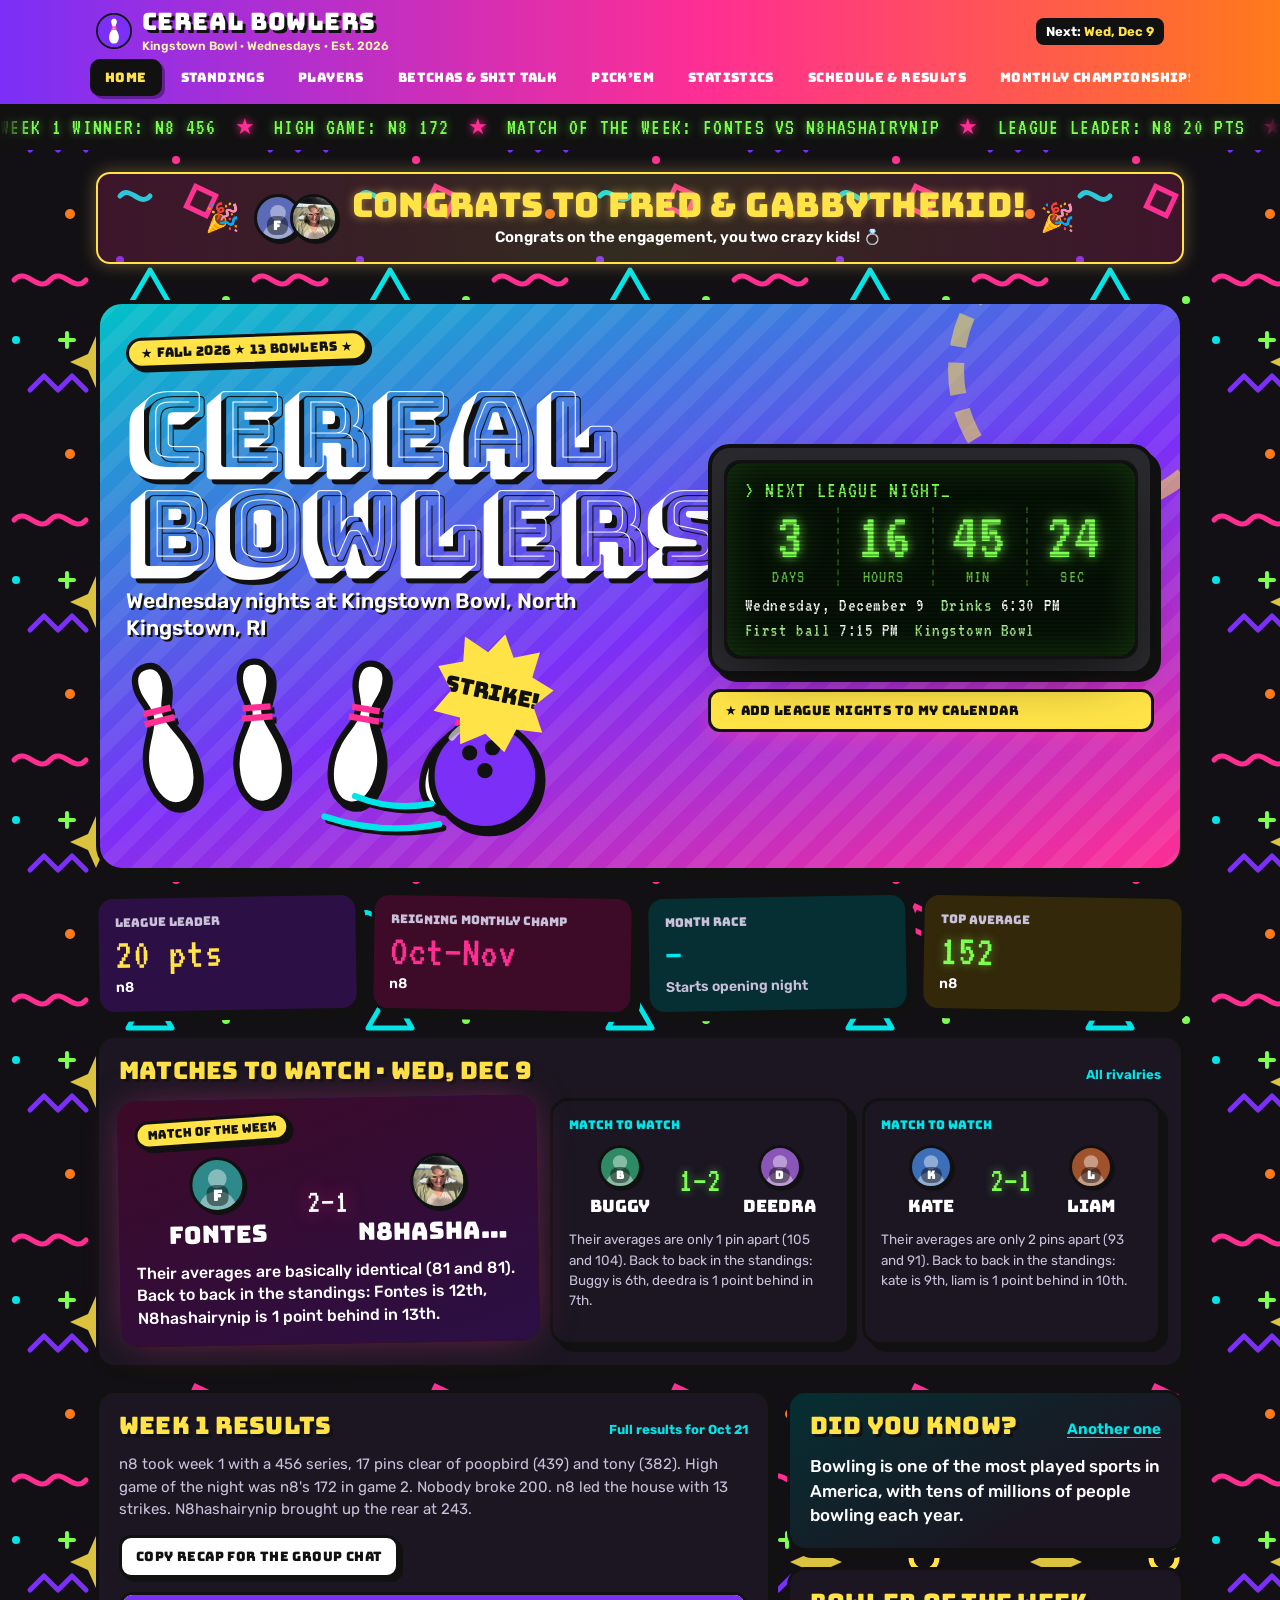
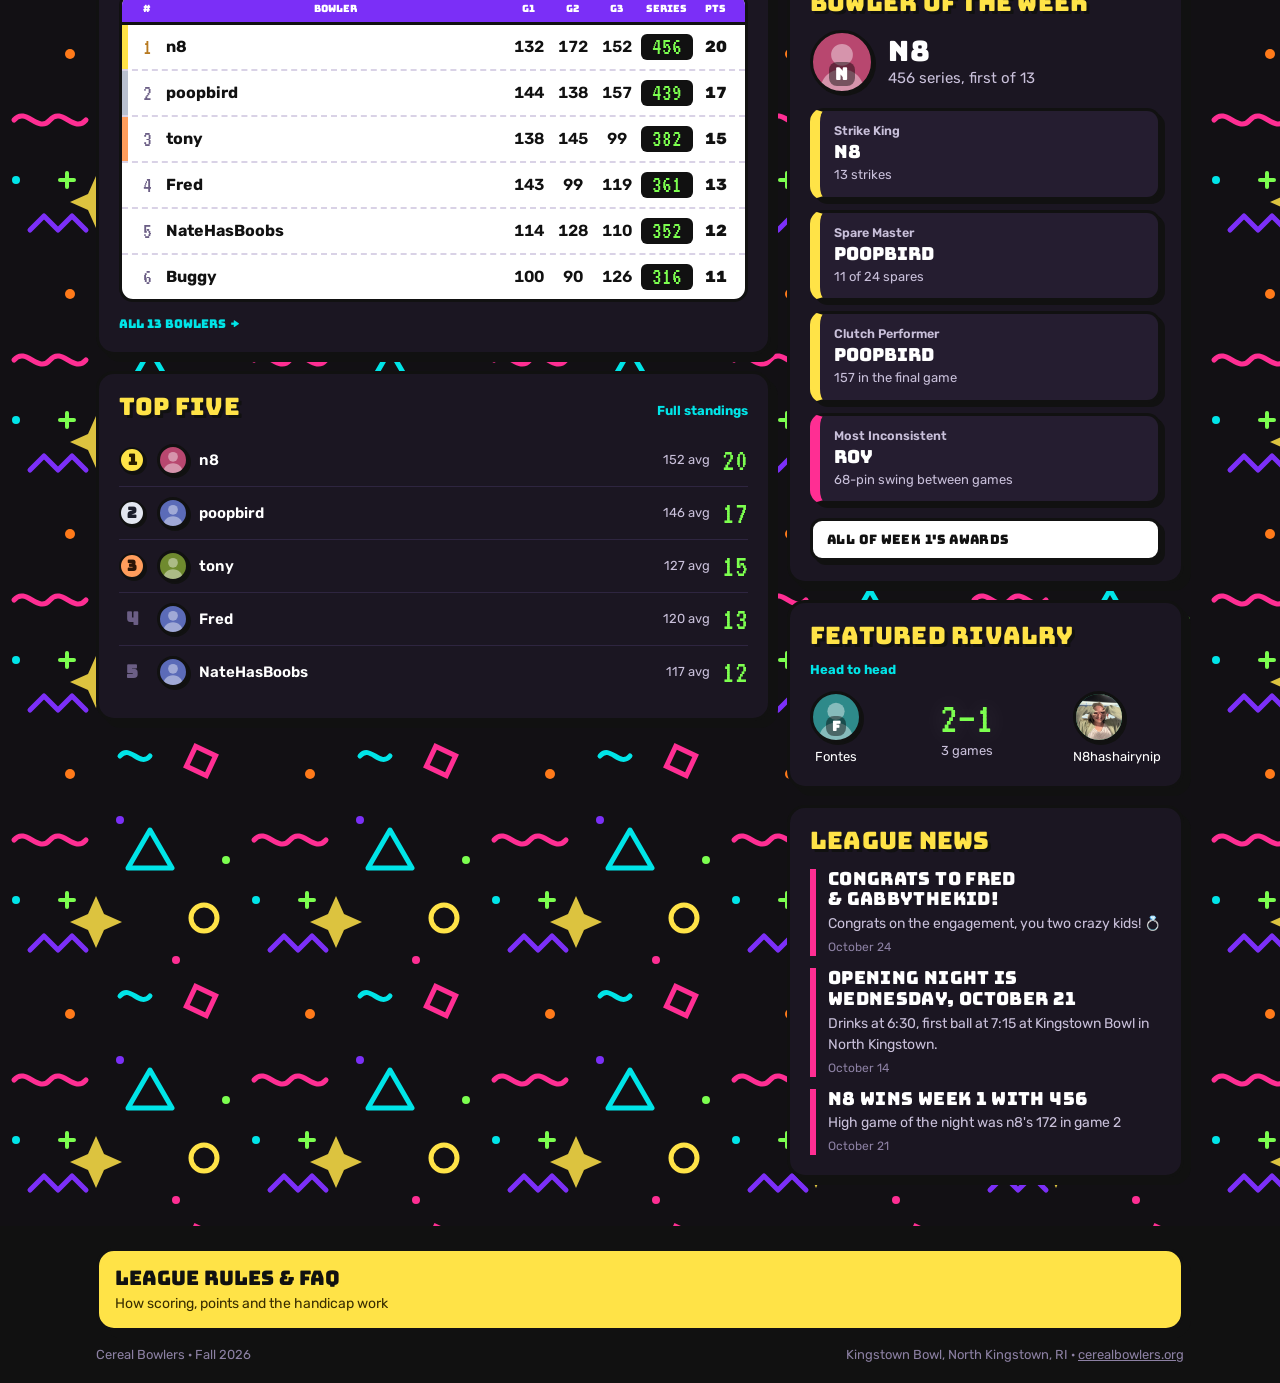
==== commit 60a38ac0: "Attendance bar, team nights, betchas-only purse" ====
--- a/public/index.html
+++ b/public/index.html
@@ -50,6 +50,7 @@
   
 </header>
 <div class="ticker" id="ticker" aria-label="Latest scores"></div>
+<div class="attend-bar" id="attendBar" role="region" aria-label="Confirm your attendance" hidden></div>
 <a class="join-bar" id="joinBar" href="#/join" hidden><span class="wrap"><b>Bowlers:</b> make your profile. Photo, nickname, favorite cereal. No email needed. <u>Join</u></span></a>
 <div class="sample-bar" id="sampleBar" hidden><div class="wrap"><b>Preview mode.</b> These are our real bowlers, but every score is made up so you can see how the site works. Real stats start after opening night.</div></div>
 <main class="wrap" id="app" tabindex="-1">
--- a/public/css/site.css
+++ b/public/css/site.css
@@ -908,6 +908,7 @@
 .co-tag.live{background:var(--red)} .co-tag.win{background:var(--lime);color:#111} .co-tag.loss{background:var(--down);color:#111}
 .co-form{display:flex;flex-direction:column;gap:10px;margin-bottom:6px}
 .co-form p{margin:0}
+.bet-amt{color:var(--up);font-weight:800}
 
 /* no handwriting or italics anywhere (Nick, Oct 21 2026) */
 em,i,cite,address,dfn,var{font-style:normal}
@@ -1042,6 +1043,37 @@
 .post-msg{margin:0;font:500 16px/1.4 var(--body);color:var(--text);overflow-wrap:anywhere;white-space:pre-wrap}
 .post .linkish{align-self:flex-start}
 
-.home-live{display:grid;gap:14px;grid-template-columns:repeat(auto-fit,minmax(300px,1fr));margin-bottom:14px}
+.home-live{display:grid;gap:14px;grid-template-columns:repeat(auto-fit,minmax(300px,1fr))}
 .home-live:empty{display:none}
 @media (max-width:720px){#acct,.bell{flex:none}.top-row .logo{min-width:0;flex:1 1 auto}.top-row .logo>span{min-width:0}.acct-btn.me>span:not(.avatar){display:none}.acct-btn.me{padding:3px}}
+
+/* Attendance bar + team nights (Nick, Oct 25 2026) */
+.attend-bar{background:var(--maple);color:#111;border-bottom:4px solid #111;font:600 14px/1.3 var(--body)}
+.attend-bar.in{background:#B8FFA0}
+.attend-bar.out{background:#E4DCF2}
+.attend-bar .wrap{display:flex;flex-wrap:wrap;align-items:center;gap:8px 10px;padding-block:8px}
+.at-msg{flex:1 1 220px;min-width:0}
+.at-msg b{font-weight:800}
+.at-chip{font:400 12px var(--display);text-transform:uppercase;background:#111;color:var(--maple);border-radius:6px;padding:3px 8px;white-space:nowrap}
+.at-count{font:700 13px var(--body);background:rgba(0,0,0,.12);border-radius:99px;padding:2px 9px;white-space:nowrap}
+.at-pair{display:flex;gap:8px}
+.at-btn{font:400 14px var(--display);text-transform:uppercase;text-decoration:none;border:3px solid #111;border-radius:10px;padding:6px 14px;cursor:pointer;box-shadow:3px 3px 0 #111;background:#fff;color:#111;white-space:nowrap}
+.at-btn.yes{background:#111;color:#B8FFA0}
+.at-btn.no{background:#fff}
+.at-btn.ghost{background:transparent;box-shadow:none;border-width:2px;padding:4px 10px;font-size:12px}
+.at-btn:active{transform:translate(2px,2px);box-shadow:1px 1px 0 #111}
+.at-btn:disabled{opacity:.5;cursor:wait}
+.at-faces{display:flex;flex-wrap:wrap;gap:6px;margin:6px 0 10px}
+.at-faces a{text-decoration:none}
+.tm-grid{display:grid;gap:12px;grid-template-columns:repeat(auto-fit,minmax(220px,1fr));margin-top:10px}
+.tm-card{background:var(--panel-2);border:3px solid #111;border-top:8px solid var(--tc);border-radius:14px;padding:12px;box-shadow:4px 4px 0 #111}
+.tm-card.win{outline:3px solid var(--gold);outline-offset:2px}
+.tm-head{display:flex;justify-content:space-between;align-items:baseline;gap:8px;margin-bottom:8px}
+.tm-head b{font:400 17px var(--display);text-transform:uppercase;color:var(--tc)}
+.tm-pts{font:700 13px var(--body);color:var(--muted);white-space:nowrap}
+.tm-list{list-style:none;margin:0;padding:0;display:flex;flex-direction:column;gap:6px}
+.tm-list li{display:flex;align-items:center;justify-content:space-between;gap:8px;min-width:0}
+.tm-num{font:600 12px var(--body);color:var(--faint);white-space:nowrap}
+.tm-games{display:flex;flex-wrap:wrap;gap:4px 12px;margin-top:10px;padding-top:8px;border-top:2px dashed var(--line-soft);font-size:13px;color:var(--muted)}
+.tm-games b{color:#fff}
+.tm-games i{font-style:normal;font-size:11px;color:var(--maple);margin-left:2px}
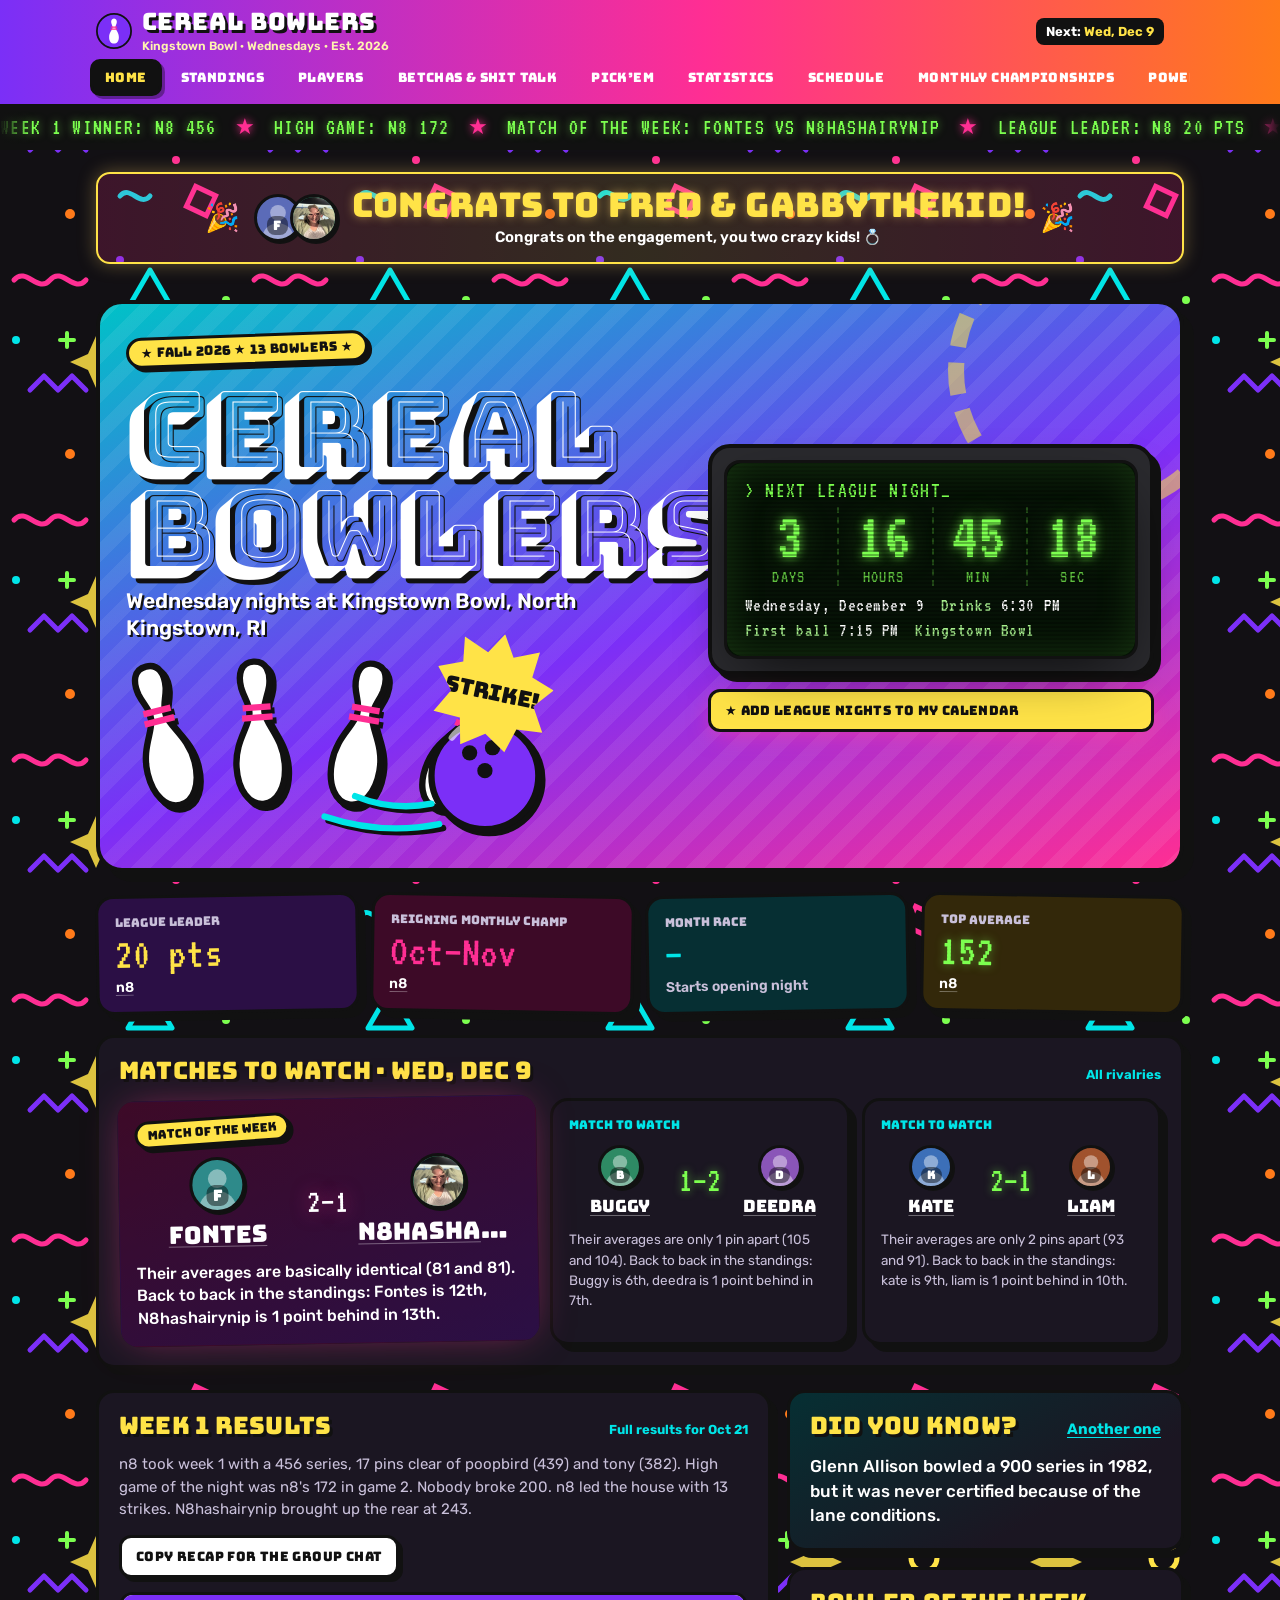
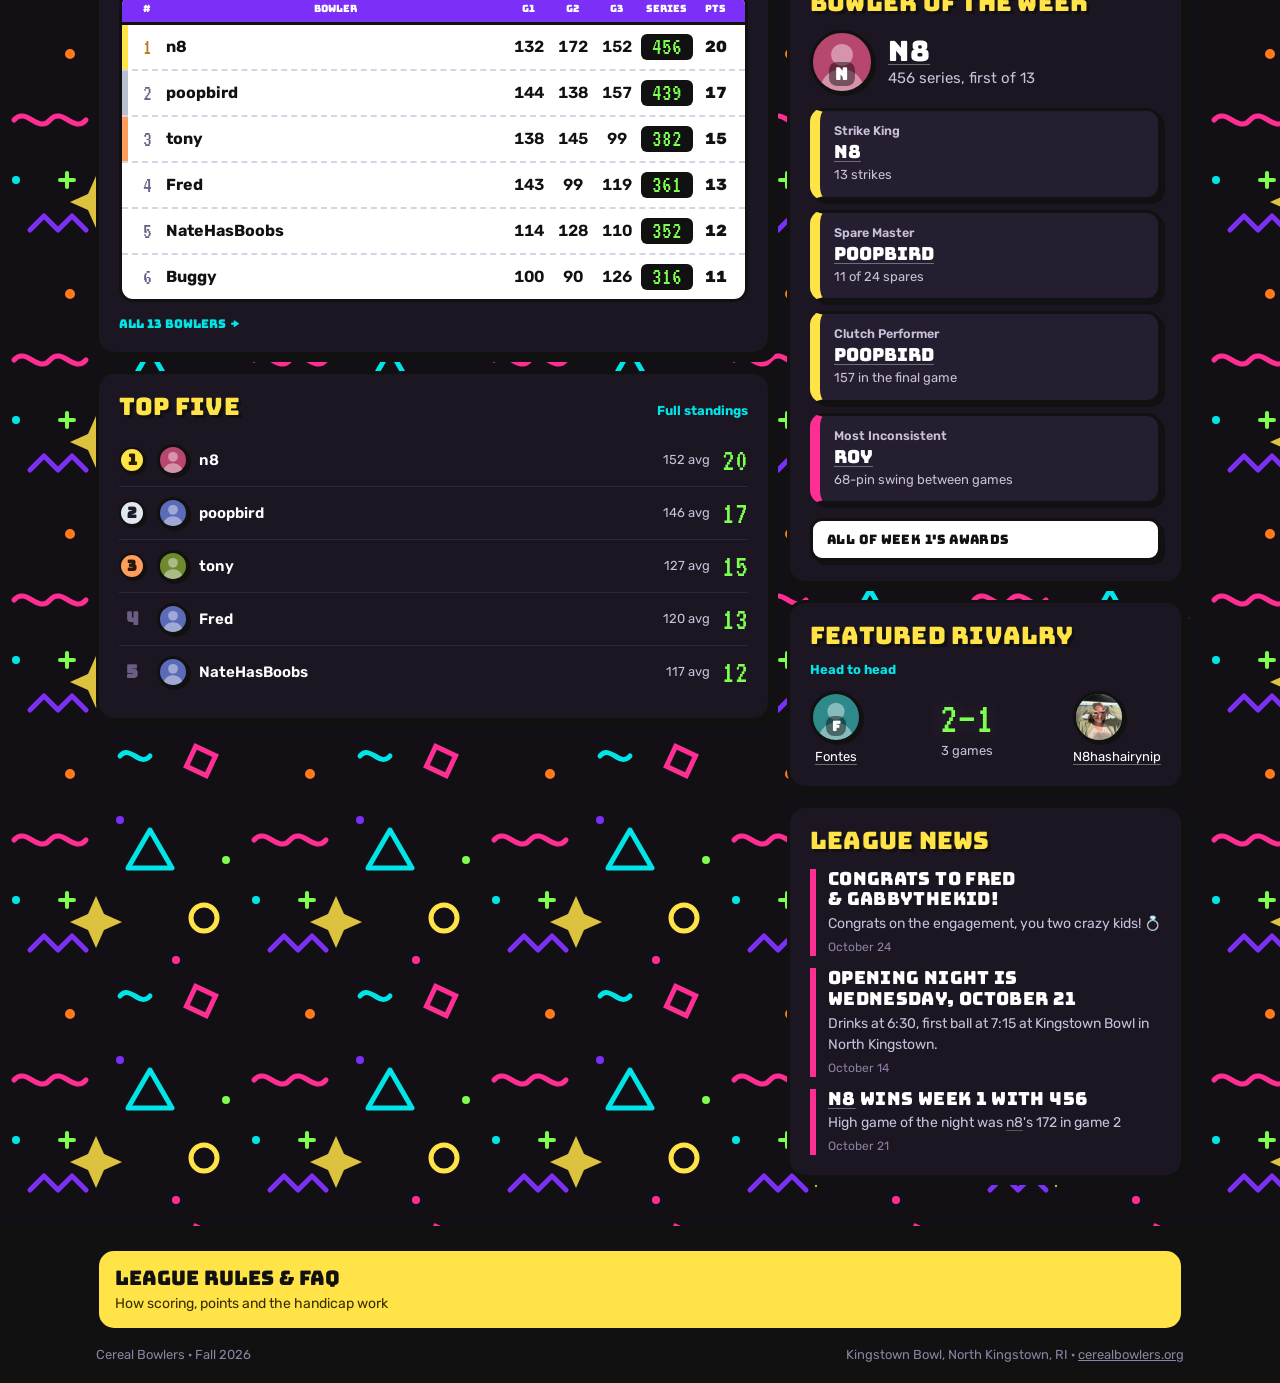
==== commit 6131ec89: "Results on Standings; every bowler name links to their profile" ====
--- a/public/index.html
+++ b/public/index.html
@@ -38,7 +38,7 @@
       <a href="#/talk">Betchas &amp; Shit Talk</a>
       <a href="#/pickem">Pick’em</a>
       <a href="#/stats">Statistics</a>
-      <a href="#/schedule">Schedule &amp; Results</a>
+      <a href="#/schedule">Schedule</a>
       <a href="#/championships">Monthly Championships</a>
       <a href="#/power">Power Rankings</a>
       <a href="#/leaderboards">Leaderboards</a>
@@ -70,7 +70,7 @@
 <div class="sheet-scrim" data-close-sheet></div>
 <div class="sheet" role="dialog" aria-label="All sections">
   <div class="sheet-grab"></div>
-  <a href="#/schedule">Schedule &amp; Results</a><a href="#/pickem">Pick’em</a><a href="#/stats">Statistics</a><a href="#/championships">Monthly Championships</a><a href="#/power">Power Rankings</a>
+  <a href="#/schedule">Schedule</a><a href="#/pickem">Pick’em</a><a href="#/stats">Statistics</a><a href="#/championships">Monthly Championships</a><a href="#/power">Power Rankings</a>
   <a href="#/leaderboards">Leaderboards</a><a href="#/purse">Purse</a><a href="#/records">League Records</a>
   <a href="#/rivalries">Rivalries</a><a href="#/faq">Rules &amp; FAQ</a><a href="#/login" id="sheetMine">Sign in</a>
 </div>
--- a/public/css/site.css
+++ b/public/css/site.css
@@ -120,6 +120,11 @@
 .who-cell .nm{font-weight:600;white-space:nowrap;overflow:hidden;text-overflow:ellipsis}
 .who-cell .nick{display:block;font-size:12.5px;color:var(--muted);white-space:nowrap;overflow:hidden;text-overflow:ellipsis}
 a.who-cell:hover .nm{text-decoration:underline;text-underline-offset:3px}
+/* Bowler names anywhere open their profile (Nick, Oct 26 2026) */
+.plink{cursor:pointer;text-decoration:underline;text-decoration-color:color-mix(in srgb,currentColor 35%,transparent);text-decoration-thickness:1px;text-underline-offset:3px;border-radius:3px}
+.plink:hover{text-decoration-color:currentColor}
+.plink:focus-visible{outline:2px solid var(--maple);outline-offset:2px}
+.ticker .plink{text-decoration:none}.ticker .plink:hover{text-decoration:underline}
 
 .medal{display:inline-grid;place-items:center;width:26px;height:26px;border-radius:50%;font:800 15px var(--display);color:#1A1406}
 .medal.m1{background:var(--gold)} .medal.m2{background:var(--silver)} .medal.m3{background:var(--bronze)}
@@ -620,8 +625,16 @@
 td.big,td b{font-weight:800}
 tbody tr:nth-child(even) td{background:#F6F2FF}
 tbody tr:hover td{background:#FFF7C2}
-td.sticky,th.sticky{background:inherit}
-th.sticky{background:var(--violet)}
+/* Pinned bowler column (Nick, Oct 25 2026): solid alternating grays + an edge so scrolled stats don't show through */
+td.sticky,th.sticky{left:0;z-index:3;-webkit-transform:translateZ(0);transform:translateZ(0)}
+/* every row's stat cells get a real background and sit below the pinned column, so white and shaded rows scroll the same (iPhone Safari) */
+.tbl tbody td:not(.sticky){background:#fff;position:relative;z-index:1}
+.tbl tbody tr:nth-child(even) td:not(.sticky){background:#F6F2FF}
+.tbl tbody tr:hover td:not(.sticky){background:#FFF7C2}
+td.sticky{background:#ECE9F1;box-shadow:inset -3px 0 0 #111}
+tbody tr:nth-child(even) td.sticky{background:#D9D4E2}
+tbody tr:hover td.sticky{background:#FFF7C2}
+th.sticky{background:var(--violet);box-shadow:inset -3px 0 0 #111}
 td .nm,td .who-cell{color:#111}
 td .nick{color:#6B5E85}
 td.rank,.rank{color:#6B5E85}
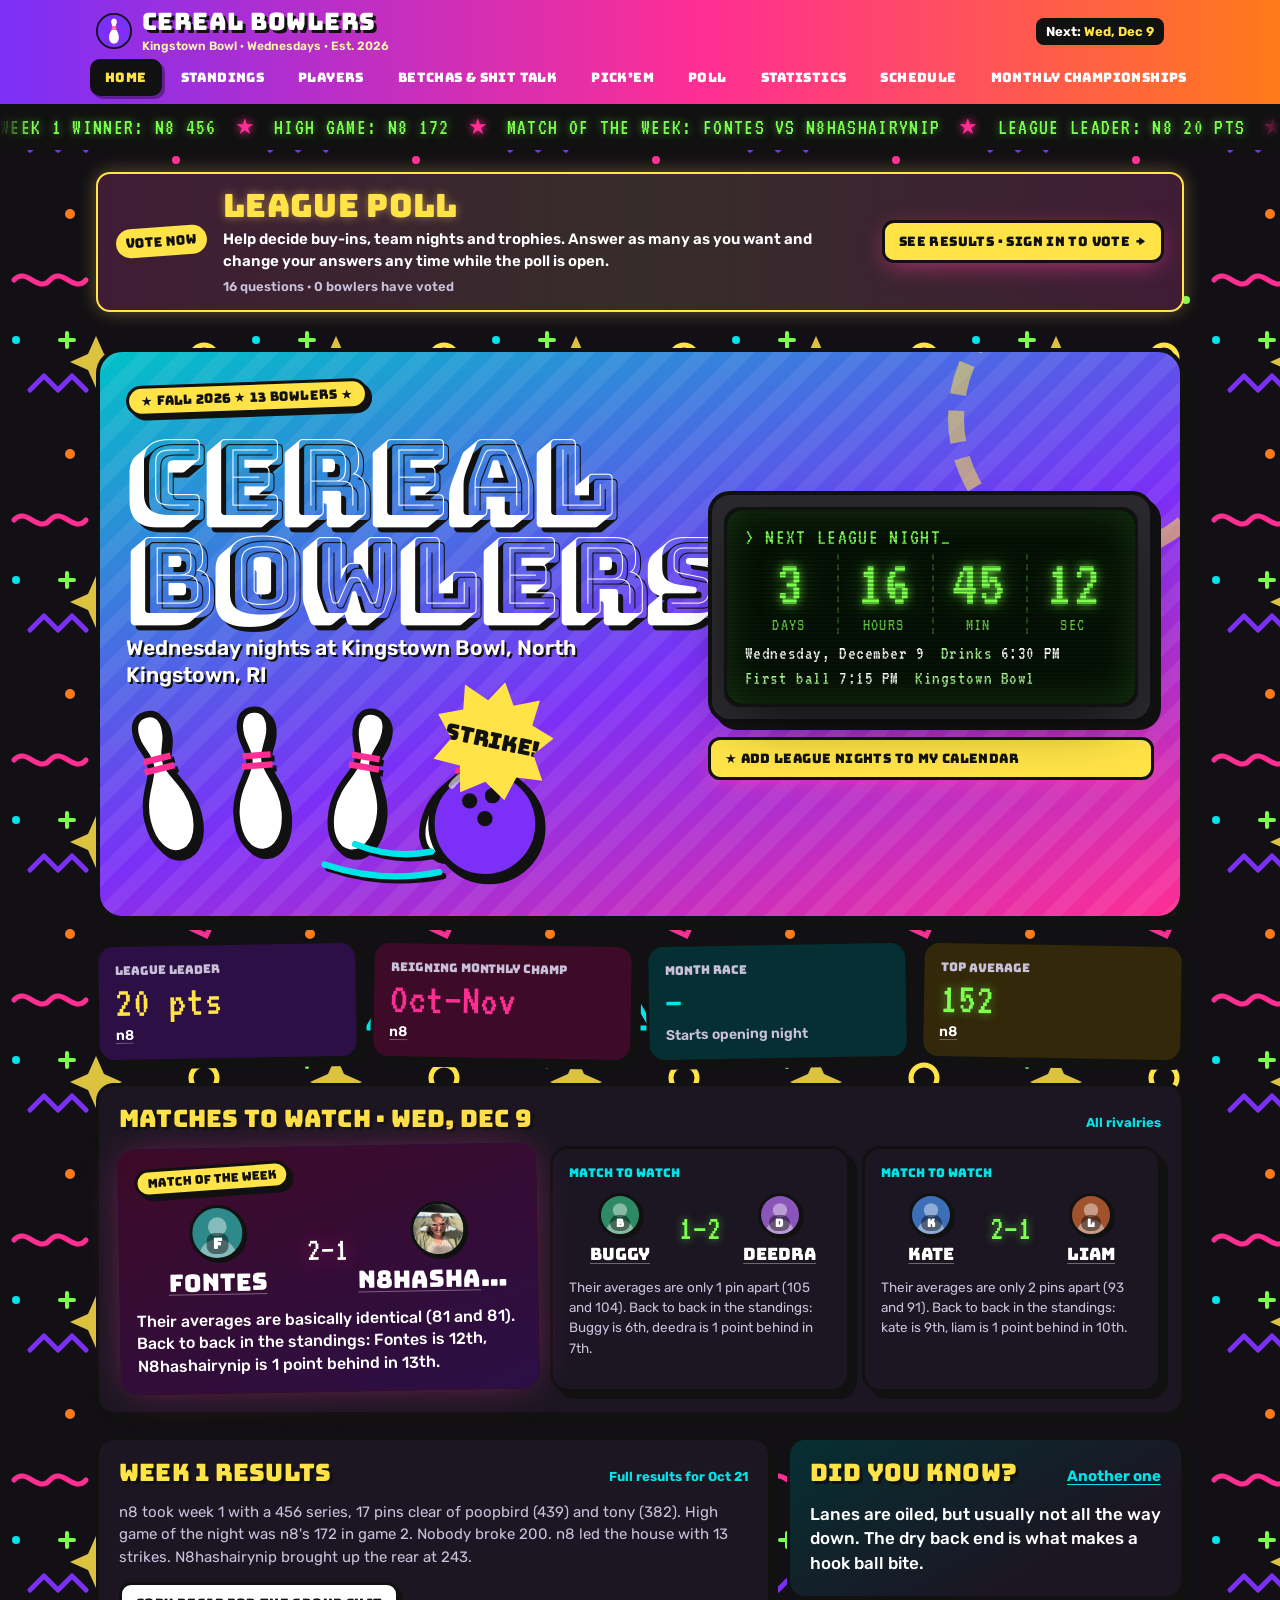
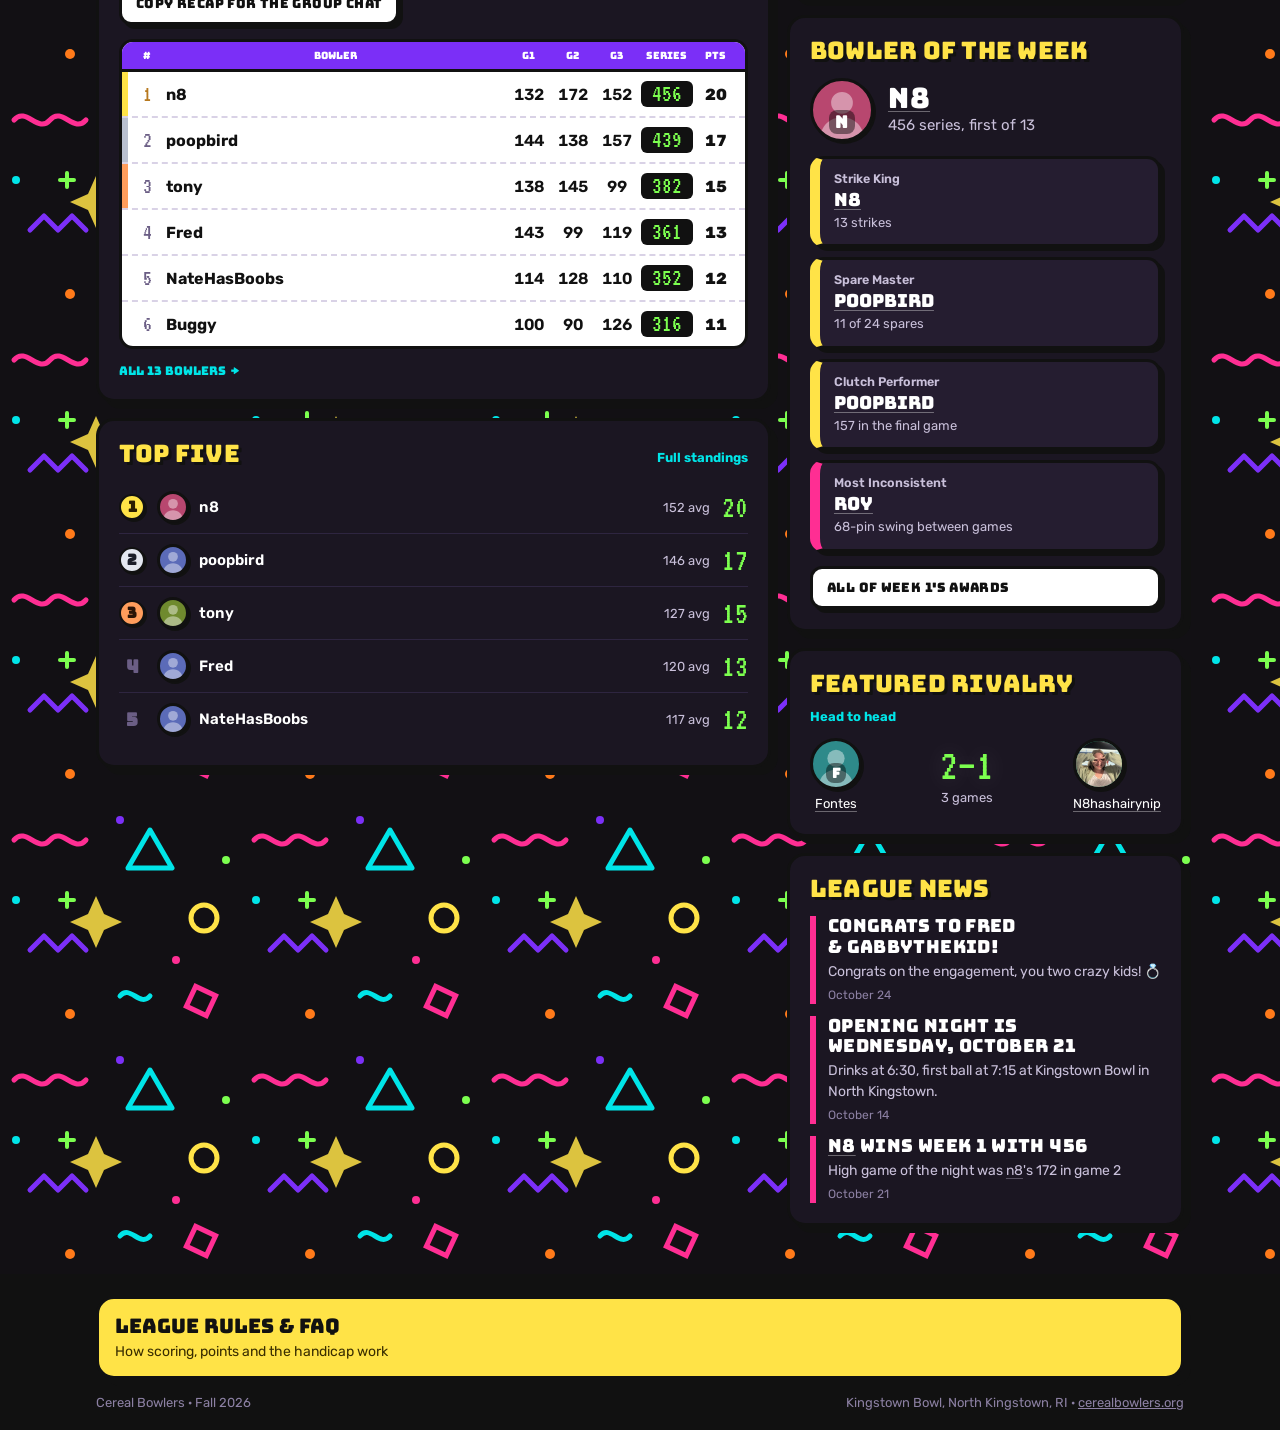
==== commit 0da5afe9: "League poll on the home page and #/poll Co-Authored-By: Claude Opus 5.5 <noreply@anthropic.com> Clau" ====
--- a/public/index.html
+++ b/public/index.html
@@ -37,6 +37,7 @@
       <a href="#/players">Players</a>
       <a href="#/talk">Betchas &amp; Shit Talk</a>
       <a href="#/pickem">Pick’em</a>
+      <a href="#/poll">Poll</a>
       <a href="#/stats">Statistics</a>
       <a href="#/schedule">Schedule</a>
       <a href="#/championships">Monthly Championships</a>
@@ -70,7 +71,7 @@
 <div class="sheet-scrim" data-close-sheet></div>
 <div class="sheet" role="dialog" aria-label="All sections">
   <div class="sheet-grab"></div>
-  <a href="#/schedule">Schedule</a><a href="#/pickem">Pick’em</a><a href="#/stats">Statistics</a><a href="#/championships">Monthly Championships</a><a href="#/power">Power Rankings</a>
+  <a href="#/schedule">Schedule</a><a href="#/pickem">Pick’em</a><a href="#/poll">League Poll</a><a href="#/stats">Statistics</a><a href="#/championships">Monthly Championships</a><a href="#/power">Power Rankings</a>
   <a href="#/leaderboards">Leaderboards</a><a href="#/purse">Purse</a><a href="#/records">League Records</a>
   <a href="#/rivalries">Rivalries</a><a href="#/faq">Rules &amp; FAQ</a><a href="#/login" id="sheetMine">Sign in</a>
 </div>
--- a/public/css/site.css
+++ b/public/css/site.css
@@ -1090,3 +1090,40 @@
 .tm-games{display:flex;flex-wrap:wrap;gap:4px 12px;margin-top:10px;padding-top:8px;border-top:2px dashed var(--line-soft);font-size:13px;color:var(--muted)}
 .tm-games b{color:#fff}
 .tm-games i{font-style:normal;font-size:11px;color:var(--maple);margin-left:2px}
+
+/* League poll (Oct 27 2026) */
+.poll-box{display:flex;align-items:center;gap:16px;margin-bottom:14px;padding:16px 18px;border-radius:14px;border:2px solid var(--gold);background:linear-gradient(90deg,rgba(255,61,154,.16),rgba(255,209,102,.12),rgba(255,61,154,.16)),var(--panel);position:relative;z-index:1;box-shadow:0 0 18px rgba(255,209,102,.35);text-decoration:none;color:var(--text)}
+.poll-box:hover{box-shadow:0 0 26px rgba(255,209,102,.55)}
+.poll-tag{flex:none;font:400 13px var(--display);text-transform:uppercase;background:var(--gold);color:#111;border-radius:999px;padding:6px 10px;transform:rotate(-4deg)}
+.poll-copy{flex:1;min-width:0}
+.poll-copy h2{font-family:var(--display);text-transform:uppercase;color:var(--gold);font-size:clamp(22px,5vw,32px);line-height:1;text-shadow:0 0 10px rgba(255,209,102,.5)}
+.poll-copy p{margin-top:6px;font-weight:600}
+.poll-meta{display:block;margin-top:6px;font:600 13px var(--body);color:var(--muted)}
+.poll-cta{flex:none}
+@media (max-width:640px){.poll-box{flex-direction:column;align-items:flex-start;gap:10px}.poll-cta{align-self:stretch;text-align:center}}
+.poll-sec{margin-top:14px}
+.poll-q{border:0;margin:0;padding:14px 0;border-top:1px solid var(--line-soft)}
+.poll-q:first-of-type{border-top:0}
+.poll-q legend{display:flex;gap:10px;align-items:flex-start;font:700 17px/1.3 var(--body);padding:0;margin-bottom:10px}
+.pq-n{flex:none;display:inline-grid;place-items:center;width:26px;height:26px;border-radius:50%;background:var(--red);color:#111;font:400 13px var(--display)}
+.poll-opts{display:grid;gap:8px}
+.poll-opt{display:flex;gap:10px;align-items:flex-start;padding:10px 12px;border:1px solid var(--line);border-radius:10px;background:var(--panel-2);cursor:pointer}
+.poll-opt:has(input:checked){border-color:var(--gold);box-shadow:0 0 0 1px var(--gold) inset}
+.poll-opt input{margin-top:3px;accent-color:var(--gold);flex:none}
+.poll-opt b{display:block}
+.poll-opt small{display:block;margin-top:2px;color:var(--muted);font-size:13px;line-height:1.35}
+.poll-q textarea{width:100%;box-sizing:border-box;background:var(--panel-2);color:var(--text);border:1px solid var(--line);border-radius:10px;padding:10px 12px;font:500 15px var(--body);resize:vertical}
+.poll-descs{margin:0 0 6px;display:grid;grid-template-columns:auto 1fr;gap:4px 12px;font-size:14px}
+.poll-descs dt{font-weight:700} .poll-descs dd{margin:0;color:var(--muted)}
+.poll-live{margin-top:10px}
+.poll-live .lbl{display:block;font:400 11px var(--display);text-transform:uppercase;letter-spacing:.06em;color:var(--faint);margin-bottom:6px}
+.poll-bars{list-style:none;margin:0;padding:0;display:grid;gap:6px}
+.poll-bars li{display:grid;grid-template-columns:minmax(90px,38%) 1fr auto;gap:10px;align-items:center;font-size:14px}
+.pb-track{height:10px;border-radius:999px;background:var(--line-soft);overflow:hidden}
+.pb-fill{display:block;height:100%;background:var(--cyan);border-radius:999px;transition:width .4s}
+.poll-bars li.lead .pb-fill{background:var(--gold)}
+.poll-bars li.lead .pb-label{font-weight:700}
+.pb-num{color:var(--muted);font-variant-numeric:tabular-nums;white-space:nowrap}
+.poll-texts{margin:0;padding-left:18px;display:grid;gap:6px}
+.poll-save{position:sticky;bottom:calc(70px + env(safe-area-inset-bottom));display:flex;gap:12px;align-items:center;margin-top:14px;padding:12px;border-radius:14px;background:var(--panel);border:1px solid var(--line);z-index:5}
+.poll-signin{margin-top:8px;font-weight:600}
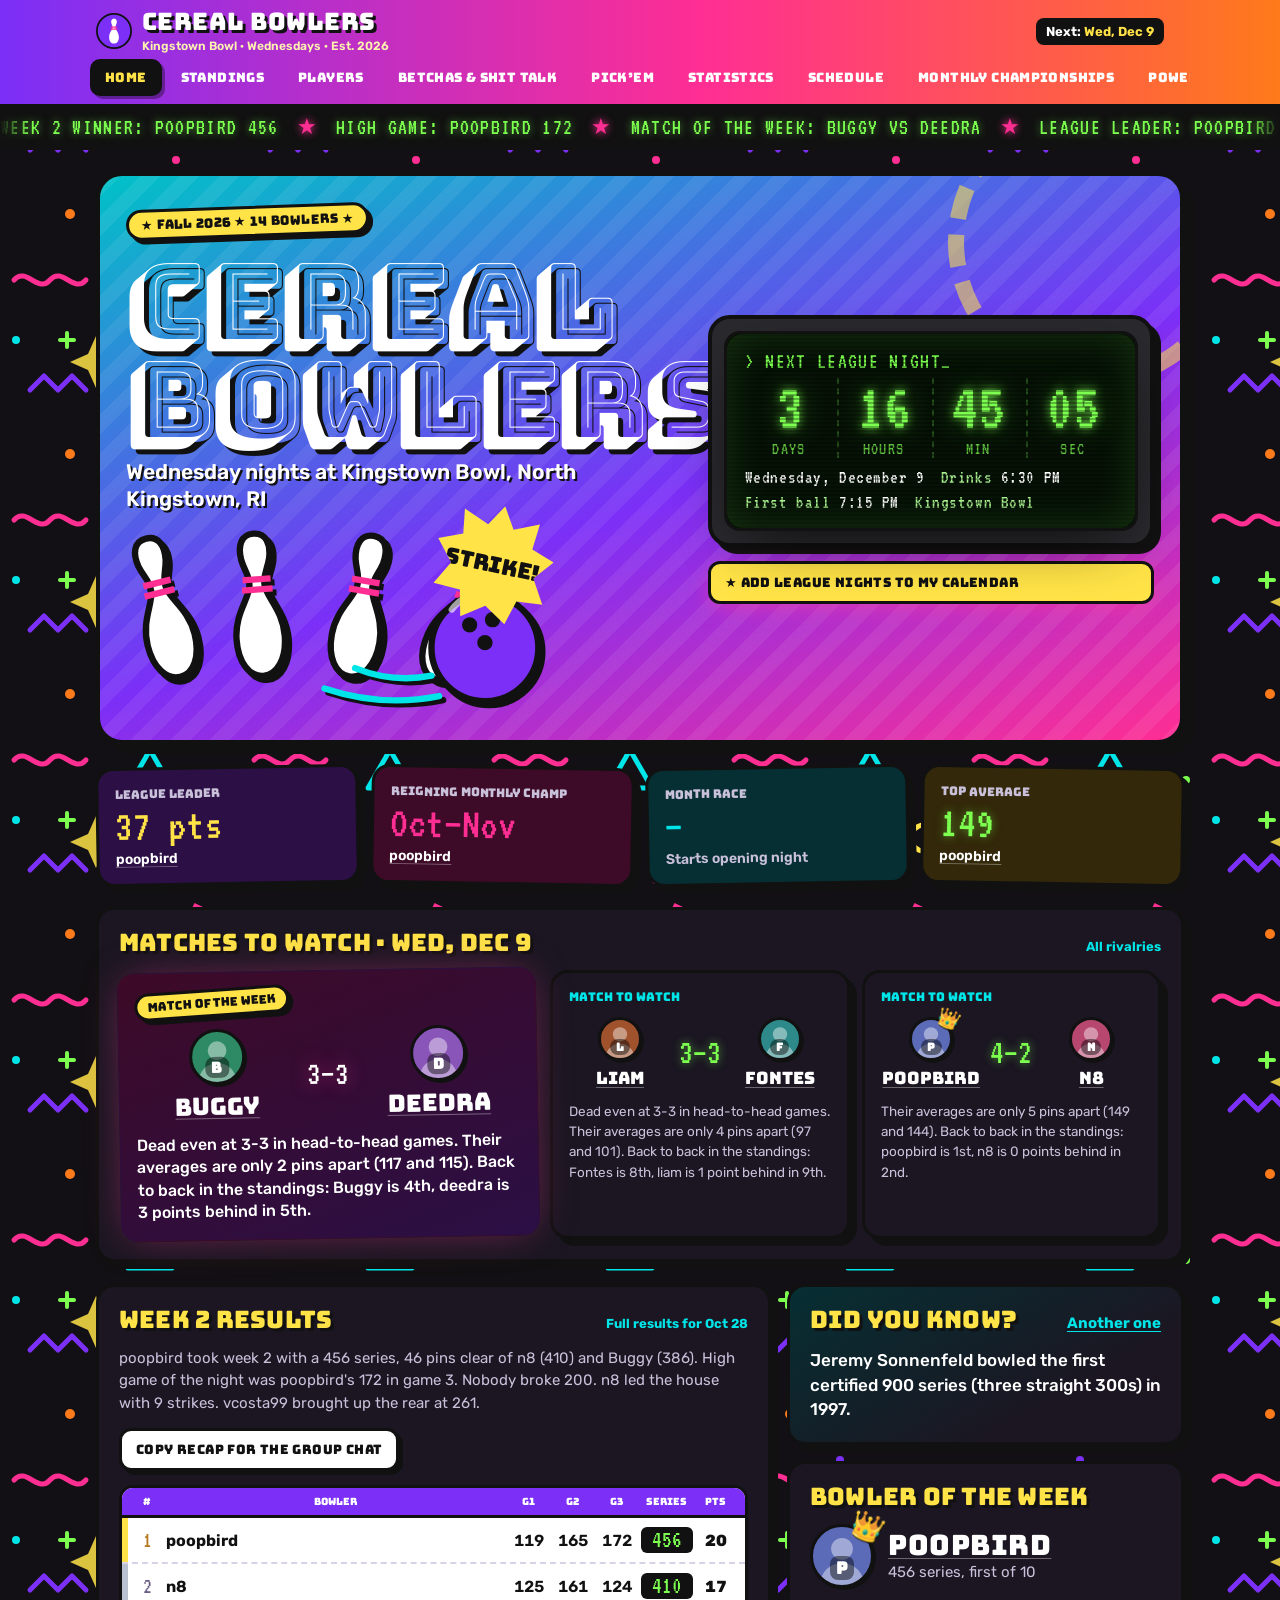
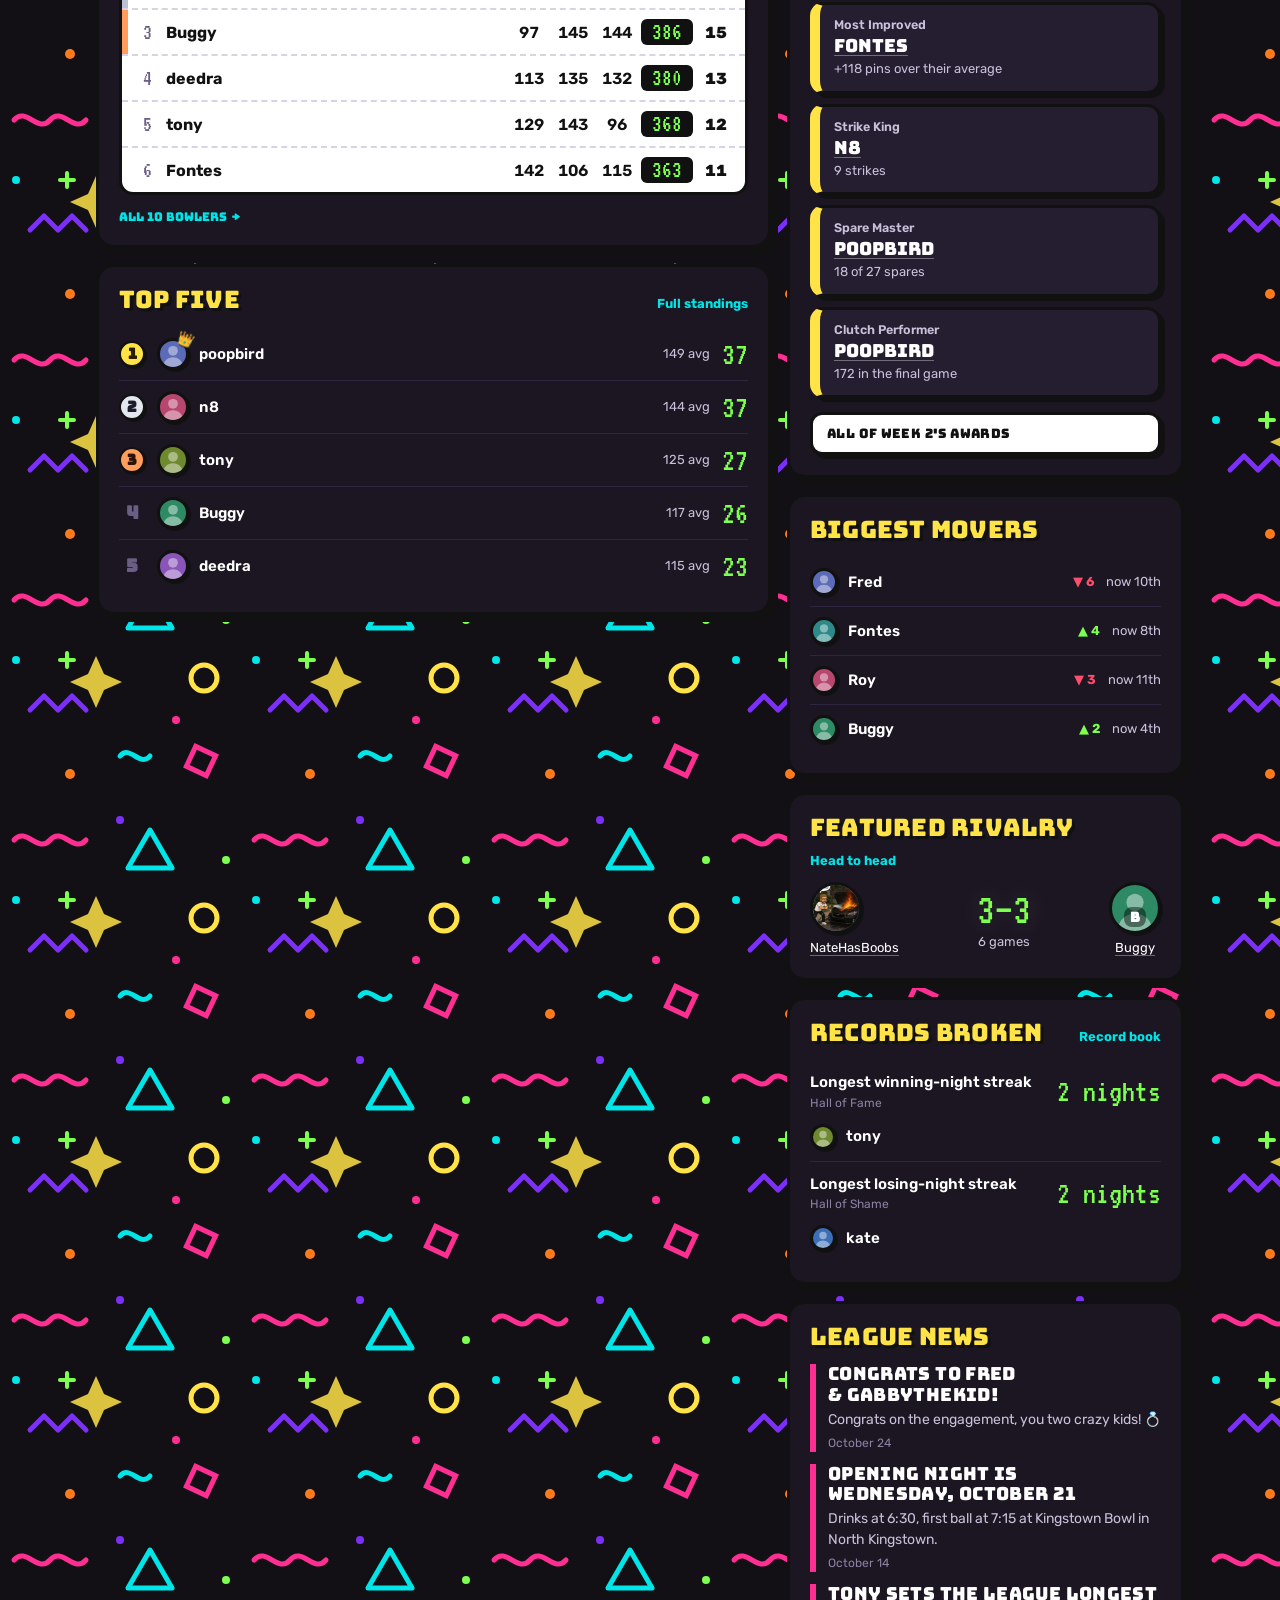
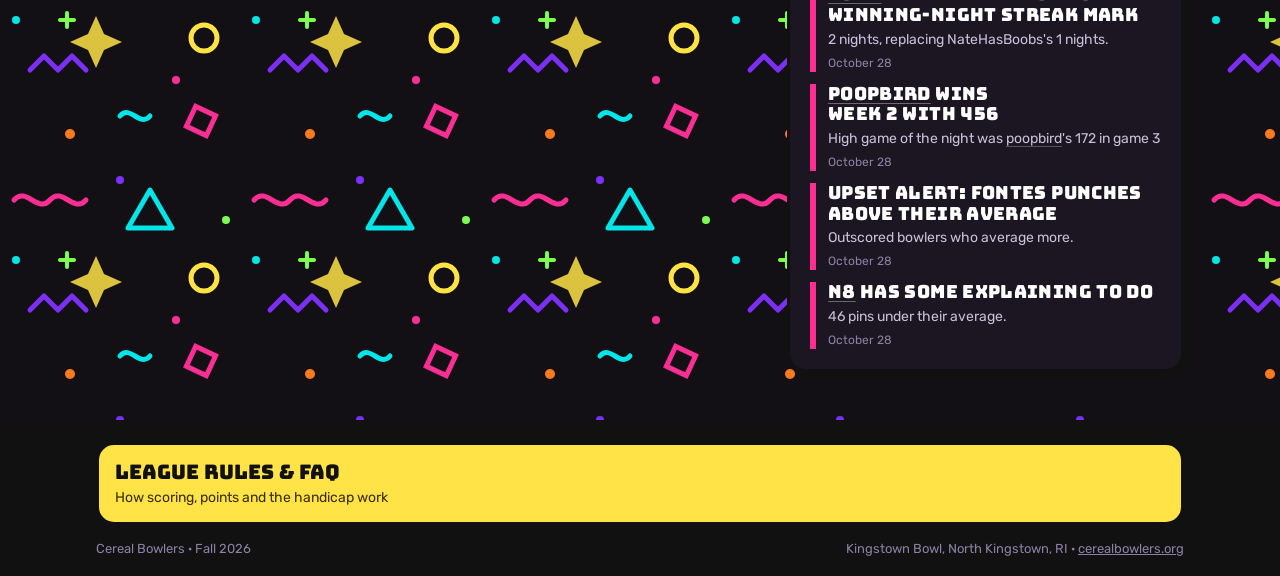
==== commit 7d798a1b: "Take the league poll off the site (archived on records branch) Co-Authored-By: Claude Opus 5.5 <nore" ====
--- a/public/index.html
+++ b/public/index.html
@@ -37,7 +37,6 @@
       <a href="#/players">Players</a>
       <a href="#/talk">Betchas &amp; Shit Talk</a>
       <a href="#/pickem">Pick’em</a>
-      <a href="#/poll">Poll</a>
       <a href="#/stats">Statistics</a>
       <a href="#/schedule">Schedule</a>
       <a href="#/championships">Monthly Championships</a>
@@ -71,7 +70,7 @@
 <div class="sheet-scrim" data-close-sheet></div>
 <div class="sheet" role="dialog" aria-label="All sections">
   <div class="sheet-grab"></div>
-  <a href="#/schedule">Schedule</a><a href="#/pickem">Pick’em</a><a href="#/poll">League Poll</a><a href="#/stats">Statistics</a><a href="#/championships">Monthly Championships</a><a href="#/power">Power Rankings</a>
+  <a href="#/schedule">Schedule</a><a href="#/pickem">Pick’em</a><a href="#/stats">Statistics</a><a href="#/championships">Monthly Championships</a><a href="#/power">Power Rankings</a>
   <a href="#/leaderboards">Leaderboards</a><a href="#/purse">Purse</a><a href="#/records">League Records</a>
   <a href="#/rivalries">Rivalries</a><a href="#/faq">Rules &amp; FAQ</a><a href="#/login" id="sheetMine">Sign in</a>
 </div>
--- a/public/css/site.css
+++ b/public/css/site.css
@@ -102,7 +102,7 @@
 .live::before{content:"";width:12px;height:12px;border-radius:50%;background:var(--red);box-shadow:0 0 12px var(--red);animation:pulse 1.4s infinite}
 @keyframes pulse{50%{opacity:.35}}
 
-.kpis{display:grid;grid-template-columns:repeat(4,minmax(0,1fr));gap:12px}
+.kpis{display:grid;grid-template-columns:repeat(auto-fit,minmax(150px,1fr));gap:12px}
 @media (max-width:860px){.kpis{grid-template-columns:repeat(2,minmax(0,1fr))}}
 .kpi{background:var(--panel);border:1px solid var(--line-soft);border-radius:var(--r);padding:14px;min-width:0;text-decoration:none;display:flex;flex-direction:column;gap:2px}
 a.kpi:hover{border-color:var(--line)}
@@ -1076,8 +1076,10 @@
 .at-btn.ghost{background:transparent;box-shadow:none;border-width:2px;padding:4px 10px;font-size:12px}
 .at-btn:active{transform:translate(2px,2px);box-shadow:1px 1px 0 #111}
 .at-btn:disabled{opacity:.5;cursor:wait}
-.at-faces{display:flex;flex-wrap:wrap;gap:6px;margin:6px 0 10px}
+.at-faces{display:flex;flex-wrap:wrap;gap:10px 8px;margin:6px 0 10px}
 .at-faces a{text-decoration:none}
+.at-face{display:flex;flex-direction:column;align-items:center;gap:4px;width:64px;color:inherit}
+.at-name{font:600 12px/1.15 var(--body);text-align:center;max-width:64px;overflow:hidden;text-overflow:ellipsis;white-space:nowrap}
 .tm-grid{display:grid;gap:12px;grid-template-columns:repeat(auto-fit,minmax(220px,1fr));margin-top:10px}
 .tm-card{background:var(--panel-2);border:3px solid #111;border-top:8px solid var(--tc);border-radius:14px;padding:12px;box-shadow:4px 4px 0 #111}
 .tm-card.win{outline:3px solid var(--gold);outline-offset:2px}
@@ -1127,3 +1129,195 @@
 .poll-texts{margin:0;padding-left:18px;display:grid;gap:6px}
 .poll-save{position:sticky;bottom:calc(70px + env(safe-area-inset-bottom));display:flex;gap:12px;align-items:center;margin-top:14px;padding:12px;border-radius:14px;background:var(--panel);border:1px solid var(--line);z-index:5}
 .poll-signin{margin-top:8px;font-weight:600}
+
+/* Scoresheet uploads (Oct 27 2026) */
+.title-row{display:flex;align-items:center;justify-content:space-between;gap:12px;flex-wrap:wrap}
+.upload-btn{flex:none;font-size:13px;padding:7px 12px}
+.sh-form label{display:flex;flex-direction:column;gap:4px;font:600 13px var(--body);color:var(--muted)}
+.sh-row{display:grid;grid-template-columns:repeat(3,minmax(0,1fr));gap:10px;margin:12px 0}
+@media (max-width:560px){.sh-row{grid-template-columns:1fr 1fr}.sh-row label:first-child{grid-column:1/-1}}
+.sh-form select{background:var(--panel-2);color:var(--text);border:1px solid var(--line);border-radius:10px;padding:10px;font:600 15px var(--body)}
+.sh-who{border:0;padding:0;margin:0 0 12px}
+.sh-who legend{font:600 13px var(--body);color:var(--muted);margin-bottom:6px}
+.sh-chips{display:flex;flex-wrap:wrap;gap:6px}
+.sh-chip{cursor:pointer}
+.sh-chip input{position:absolute;opacity:0;pointer-events:none}
+.sh-chip span{display:inline-block;padding:6px 11px;border-radius:999px;border:1px solid var(--line);background:var(--panel-2);font:600 13px var(--body);color:var(--text)}
+.sh-chip input:checked+span{background:var(--gold);border-color:var(--gold);color:#111}
+.sh-chip input:focus-visible+span{outline:2px solid var(--cyan)}
+.sh-file{display:block;cursor:pointer}
+.sh-file input{position:absolute;opacity:0;width:1px;height:1px}
+.sh-file span{display:block;text-align:center;padding:16px;border:2px dashed var(--line);border-radius:12px;font:700 15px var(--body);color:var(--text)}
+.sh-file:hover span{border-color:var(--cyan)}
+.sh-preview{display:block;max-width:100%;max-height:320px;margin:10px auto 0;border-radius:10px}
+.sh-actions{display:flex;gap:12px;align-items:center;margin-top:12px}
+.sh-list{display:grid;gap:10px}
+.sh-card{display:flex;gap:12px;align-items:flex-start;padding:10px;border-radius:12px;background:var(--panel-2)}
+.sh-card img{width:110px;height:82px;object-fit:cover;border-radius:8px;display:block}
+.sh-info{display:flex;flex-direction:column;gap:4px;min-width:0}
+.sh-btns{display:flex;gap:8px;margin-top:4px}
+.sh-tag{display:inline-block;font:400 10.5px var(--display);text-transform:uppercase;padding:3px 7px;border-radius:999px;vertical-align:middle}
+.sh-tag.wait{background:var(--gold);color:#111}.sh-tag.ok{background:#2E8A64;color:#fff}.sh-tag.no{background:var(--line);color:var(--muted)}
+.sh-queue{border-color:var(--gold)}
+.sh-grid{display:grid;grid-template-columns:repeat(auto-fill,minmax(140px,1fr));gap:10px}
+.sh-thumb{text-decoration:none;color:var(--muted);font:600 12px var(--body)}
+.sh-thumb img{width:100%;aspect-ratio:4/3;object-fit:cover;border-radius:10px;display:block;margin-bottom:4px}
+.sh-info .sh-tag{align-self:flex-start}
+.sh-form input[type=number]{background:var(--panel-2);color:var(--text);border:1px solid var(--line);border-radius:10px;padding:10px;font:600 15px var(--body);width:100%;box-sizing:border-box}
+.sh-sub{font:400 15px var(--display);text-transform:uppercase;color:var(--gold);margin:14px 0 8px}
+.sh-dup{border:1px dashed var(--gold);border-radius:12px;padding:10px;margin-bottom:10px}
+.sh-dup-head{display:flex;flex-direction:column;gap:2px;margin-bottom:8px}
+.sh-dup-row{display:grid;grid-template-columns:repeat(auto-fit,minmax(240px,1fr));gap:10px}
+.sh-dup .sh-card{flex-direction:column}
+.sh-dup .sh-card img{width:100%;height:auto;max-height:260px;object-fit:contain;background:#000}
+.sh-move summary{cursor:pointer;color:var(--cyan);margin-top:6px}
+.sh-move-row{display:flex;gap:6px;align-items:center;margin-top:6px}
+.sh-move-row input{width:70px;background:var(--panel);color:var(--text);border:1px solid var(--line);border-radius:8px;padding:6px}
+.sh-move-row select{background:var(--panel);color:var(--text);border:1px solid var(--line);border-radius:8px;padding:6px}
+.sh-marked{margin-top:12px}.sh-marked summary{cursor:pointer}
+.sh-test{border:2px dashed var(--cyan)}
+.sh-test .sh-form{margin-top:10px}
+.sh-thanks{margin:10px 0;padding:14px 16px;border-radius:12px;border:2px solid var(--gold);background:rgba(255,209,102,.12);font:700 16px var(--body);color:var(--text);text-align:center}
+
+/* Leaderboards on phones (Nick, Oct 28 2026) */
+.lb-list{display:flex;flex-direction:column}
+.lb-row{display:grid;grid-template-columns:34px 64px minmax(0,1fr);align-items:center;gap:10px;padding:9px 4px;border-bottom:1px dashed var(--line-soft)}
+.lb-row:last-child{border-bottom:0}
+.lb-row.top3 .lb-score{font-size:32px}
+.lb-score{font:400 28px/1 var(--pixel);color:var(--lime);text-align:right}
+.lb-who{min-width:0;display:flex;flex-direction:column;gap:2px}
+.lb-who .who-cell{min-width:0}
+.lb-who .nm{overflow:hidden;text-overflow:ellipsis;white-space:nowrap;display:block}
+.lb-meta{font-size:12px;line-height:1.3;color:var(--muted);text-decoration:none;padding-left:40px}
+.lb-controls{flex-direction:column;align-items:stretch}
+.lb-controls .seg{max-width:100%;flex-wrap:wrap}
+/* League leader crown */
+.crowned{position:relative;display:inline-grid;flex:none;overflow:visible}
+.crown{position:absolute;right:0;top:0;transform:translate(30%,-38%) rotate(22deg);font-size:max(12px,calc(var(--av) * .42));line-height:1;pointer-events:none;filter:drop-shadow(1px 1px 0 #111)}
+.at-queue{flex:1 1 100%;display:flex;gap:6px;overflow-x:auto;scrollbar-width:none;padding:8px 2px 2px;border-top:2px dashed rgba(0,0,0,.25)}
+.at-queue::-webkit-scrollbar{display:none}
+.at-queue .at-face{width:56px;flex:none}
+.at-queue .at-name{font-size:11px;max-width:56px;color:#111}
+.at-queue a{text-decoration:none}
+
+/* Live scoreboard + lineup check (Nick, Oct 28 2026) */
+.live-board td.unconf{color:var(--muted)}
+.live-board td,.live-board th{text-align:right}.live-board td.l,.live-board th.l{text-align:left}
+.sh-scores{display:grid;grid-template-columns:repeat(auto-fill,minmax(140px,1fr));gap:8px;margin-top:10px}
+.sh-score{display:flex;flex-direction:column;gap:3px;font:600 13px var(--body)}
+.sh-score input,.sh-fix input{width:100%;box-sizing:border-box;font:600 16px var(--body);padding:8px;border-radius:8px;border:1px solid var(--line);background:var(--panel);color:var(--text)}
+.sh-fix{display:grid;grid-template-columns:repeat(auto-fill,minmax(120px,1fr));gap:8px;align-items:end;margin-top:6px}
+.sh-fix label{display:flex;flex-direction:column;gap:3px;font:600 12px var(--body)}
+.sh-check{margin:6px 0;padding:8px 10px;border-radius:10px;border:2px solid #111;font-size:13px}
+.sh-check ul{margin:4px 0 0;padding-left:18px}
+.sh-check.high{background:#B8FFA0;color:#111}.sh-check.mid{background:#FFE347;color:#111}.sh-check.low{background:#FFB3C7;color:#111}
+.sh-meter{display:inline-flex;gap:2px;margin-right:6px;vertical-align:middle}
+.sh-meter i{width:8px;height:12px;border:1px solid #111;border-radius:2px;background:#fff}
+.sh-check.high .sh-meter i{background:#2E8A64}.sh-check.mid .sh-meter i:nth-child(-n+2){background:#D9A23A}.sh-check.low .sh-meter i:first-child{background:#E5383B}
+.live-board table{width:100%;min-width:0;table-layout:fixed}
+.live-board th,.live-board td{padding-left:4px;padding-right:4px}
+.live-board th:nth-child(1),.live-board td:nth-child(1){width:18px}
+.live-board th:nth-child(n+3),.live-board td:nth-child(n+3){width:36px}
+.live-board th:nth-child(6),.live-board td:nth-child(6){width:50px}
+.live-board .who-cell{min-width:0}.live-board .nm{overflow:hidden;text-overflow:ellipsis;white-space:nowrap;display:block}
+.live-board th,.live-board td{font-size:14px}.live-board td:nth-child(n+3){font-variant-numeric:tabular-nums}
+
+.live-note{background:#B8FFA0;color:#111;border:2px solid #111;border-radius:10px;padding:8px 12px;font-size:14px;margin:4px 0}
+.live-note a{color:#111;font-weight:700}
+.mv{display:inline-block;margin-left:6px;font:700 12px var(--body);padding:1px 5px;border-radius:6px;vertical-align:middle}
+.mv.up{background:#2E8A64;color:#fff}.mv.down{background:#E5383B;color:#fff}.mv.new{background:#7B2FF7;color:#fff}
+.lb-need{font-size:12px;color:var(--muted);margin:1px 0 0 32px;white-space:nowrap;line-height:1.2}
+.steal{margin-top:10px;padding:10px 12px;border:2px dashed var(--line);border-radius:10px;font-size:14px}
+.steal p{margin:4px 0}.steal ul{margin:4px 0 0;padding-left:18px}
+
+/* Likes + comments (Nick, Oct 28 2026) */
+.rx{margin-top:6px}
+.rx-bar{display:flex;align-items:center;gap:6px;flex-wrap:wrap}
+.rx-btn{display:inline-flex;align-items:center;gap:4px;min-height:32px;padding:3px 10px;border-radius:99px;border:1px solid var(--line);background:transparent;color:var(--text);font:600 13px var(--body);cursor:pointer}
+.rx-btn.on{background:var(--red);border-color:var(--red);color:#fff}
+.rx-btn:disabled{opacity:.6;cursor:default}
+.rx-who{font-size:12px;color:var(--muted);overflow:hidden;text-overflow:ellipsis;white-space:nowrap;max-width:60%}
+.rx-thread{margin-top:6px;padding:8px 10px;border-left:3px solid var(--line);display:flex;flex-direction:column;gap:6px;font-size:14px}
+.rx-when{font-size:12px;color:var(--muted)}
+.rx-form{display:flex;gap:6px}.rx-form input{flex:1;min-width:0}
+.sr{position:absolute;width:1px;height:1px;overflow:hidden;clip:rect(0 0 0 0)}
+
+/* Game-day rumble banner in the hero (Nick, Oct 28 2026): shows all day on league night */
+.rumble{position:relative;margin:16px 0 4px;padding:12px 16px 14px;background:linear-gradient(90deg,#E8173A,#FF5A1F);border:4px solid #111;border-radius:14px;box-shadow:6px 6px 0 #111;transform:rotate(-2deg);max-width:640px}
+.rumble-tag{position:absolute;top:-14px;left:14px;font:400 13px var(--display);text-transform:uppercase;color:#111;background:var(--maple);border:3px solid #111;border-radius:99px;padding:2px 10px}
+.rumble b{display:block;font:400 clamp(22px,4.4vw,40px)/1.02 var(--display);text-transform:uppercase;color:#FFE347;text-shadow:3px 3px 0 #111;letter-spacing:.01em}
+.rumble-word{display:inline-block;white-space:nowrap;font-size:1.15em}
+@media (prefers-reduced-motion: no-preference){.rumble{animation:rumble 3s ease-in-out infinite}@keyframes rumble{0%,86%,100%{transform:rotate(-2deg)}88%{transform:rotate(-2deg) translateX(-4px)}90%{transform:rotate(-2deg) translateX(4px)}92%{transform:rotate(-2deg) translateX(-3px)}94%{transform:rotate(-2deg) translateX(3px)}}}
+
+/* Cartoon profile picture maker (Nick, Oct 28 2026) */
+#toonHost{margin-top:14px;padding:14px;border:3px solid #111;border-radius:16px;background:var(--panel-2);box-shadow:var(--pop)}
+.toon-wrap{display:grid;gap:12px}
+.toon-preview{justify-self:center}
+.toon-preview svg{display:block;width:180px;height:180px;border-radius:50%;border:4px solid #111;box-shadow:4px 4px 0 #111}
+.toon-presets{display:grid;grid-template-columns:repeat(auto-fill,minmax(76px,1fr));gap:8px}
+.toon-presets button{display:grid;justify-items:center;gap:4px;padding:6px 4px;border:2px solid #111;border-radius:12px;background:var(--panel);color:var(--text);cursor:pointer}
+.toon-presets svg{width:56px;height:56px;border-radius:50%;border:2px solid #111}
+.toon-presets small{font:600 11px/1.15 var(--body);text-align:center}
+.toon-seg{flex-wrap:wrap}
+.toon-bases{display:grid;grid-template-columns:repeat(3,1fr);gap:8px}
+.toon-bases button{display:grid;justify-items:center;gap:4px;padding:8px 4px;border:3px solid #111;border-radius:14px;background:var(--panel);color:var(--text);cursor:pointer;font:600 13px var(--body)}
+.toon-bases button[aria-pressed="true"]{background:var(--maple);color:#111;box-shadow:var(--pop)}
+.toon-bases svg{width:56px;height:56px;border-radius:50%;border:2px solid #111}
+.toon-ideas summary{cursor:pointer;font:600 14px var(--body);color:var(--cyan,#3BE8FF);margin-bottom:8px}
+
+/* Live team scoreboard, top of home (Nick, Oct 28 2026: Team Red vs Team Blue) */
+.team-board{background:#0d0b1f;border:3px solid #111;border-radius:16px;box-shadow:4px 4px 0 #111;padding:12px;margin:0 0 16px;color:#fff}
+.tb-head{display:flex;flex-wrap:wrap;align-items:center;gap:8px;justify-content:space-between;font-family:Bungee,Rubik,sans-serif;font-size:15px}
+.tb-live{color:#FF3B3B;font-size:12px;letter-spacing:.06em;animation:tbPulse 1.4s ease-in-out infinite}
+@keyframes tbPulse{50%{opacity:.35}}
+.tb-lead{font-family:Rubik,sans-serif;font-size:13px;color:var(--gold,#FFC857);font-weight:700}
+.tb-row{display:grid;gap:10px;margin-top:10px;grid-template-columns:repeat(auto-fit,minmax(150px,1fr))}
+.team-board.two .tb-row{grid-template-columns:1fr auto 1fr;align-items:stretch}
+.tb-side{display:flex;flex-direction:column;align-items:center;text-align:center;gap:4px;background:color-mix(in srgb,var(--tc) 22%,#0d0b1f);border:3px solid var(--tc);border-radius:12px;padding:10px 6px}
+.tb-name{font-family:Bungee,Rubik,sans-serif;color:var(--tc);font-size:15px}
+.tb-score{font-family:Bungee,Rubik,sans-serif;font-size:40px;line-height:1;color:#fff;text-shadow:3px 3px 0 #000}
+.tb-pts{font-weight:700;font-size:13px}
+.tb-games{display:flex;gap:6px;flex-wrap:wrap;justify-content:center;font-size:12px}
+.tb-games i{font-style:normal;opacity:.85}
+.tb-who{font-size:12px;opacity:.85;line-height:1.4}
+.tb-who .plink{color:#fff}
+.tb-vs{align-self:center;font-family:Bungee,Rubik,sans-serif;font-size:20px;color:var(--gold,#FFC857)}
+.tb-foot{margin:8px 0 0;opacity:.8;text-align:center}
+.tb-foot a{color:#3BE8FF}
+@media (max-width:420px){.tb-score{font-size:32px}.team-board.two .tb-row{gap:6px}}
+
+/* Random lane draw (Nick, Oct 28 2026) */
+.lane-board{background:#0d0b1f;border:3px solid #111;border-radius:16px;box-shadow:4px 4px 0 #111;padding:12px;margin:0 0 16px;color:#fff}
+.lb-grid{display:grid;gap:8px;margin-top:10px;grid-template-columns:repeat(auto-fit,minmax(140px,1fr))}
+.lb-lane{background:#1a1636;border:2px solid #3BE8FF;border-radius:10px;padding:8px 10px}
+.lb-num{font-family:Bungee,Rubik,sans-serif;color:#3BE8FF;font-size:14px}
+.lb-lane ol{margin:6px 0 0;padding-left:20px;font-size:14px;line-height:1.6}
+.lb-lane .plink{color:#fff}
+.lb-dot{display:inline-block;width:9px;height:9px;border-radius:50%;background:var(--tc);margin-right:6px;vertical-align:middle}
+.tb-stats{display:flex;gap:14px;justify-content:center}
+.tb-stats>span{display:flex;flex-direction:column;align-items:center;font-size:11px;text-transform:uppercase;letter-spacing:.04em;opacity:.95}
+.tb-stats b{font-family:Bungee,Rubik,sans-serif;font-size:30px;line-height:1.05;color:#fff;text-shadow:3px 3px 0 #000;text-transform:none}
+@media (max-width:420px){.tb-stats b{font-size:24px}.tb-stats{gap:8px}}
+
+/* Badges earned, in the shit talk section (Nick, Oct 28 2026) */
+.bf-list{display:grid;gap:6px;margin:8px 0 12px}
+.bf-item{display:flex;align-items:center;gap:10px;width:100%;text-align:left;padding:8px 10px;border-radius:12px;border:2px solid #111;background:var(--panel-2);color:var(--text);font:500 13px var(--body);cursor:pointer;box-shadow:3px 3px 0 #111}
+.bf-item.gold,.bf-item.skill{border-color:var(--gold,#FFC857)}
+.bf-item.shame{border-color:#8B5A2B;background:color-mix(in srgb,#8B5A2B 18%,var(--panel-2))}
+.bf-body{display:flex;flex-direction:column;gap:2px;min-width:0}
+.bf-icon{display:inline-block;padding:0 5px;border-radius:6px;background:#111;color:var(--gold,#FFC857);font:700 11px Bungee,var(--body)}
+.bf-item.shame .bf-icon{color:#E0A96D}
+.bf-when{font-size:12px;opacity:.75}
+.bf-live{color:#FF3B3B;font-weight:700}
+.rx-sm{min-height:24px;padding:1px 7px;font-size:12px}
+.rx-btn.on.no{background:#555;border-color:#555}
+.sh-guess{display:flex;flex-direction:column;gap:4px;margin:6px 0;padding:6px 8px;border-radius:10px;background:rgba(59,232,255,.1);border:1px dashed #3BE8FF}
+.sh-guess-list{display:flex;flex-wrap:wrap;gap:6px}
+.sh-gp{display:inline-flex;align-items:center;gap:4px;font-size:13px;padding:2px 8px 2px 2px;border-radius:99px;background:rgba(0,0,0,.25)}
+.sh-gp.on{outline:2px solid var(--gold,#FFC857)}
+.btn.danger{border-color:#c0392b;color:#ff6b5b}
+.lb-wait{margin:10px 0;padding:8px 10px;border-radius:10px;border:1px dashed var(--gold,#FFC857);background:rgba(255,200,87,.08)}
+.lb-wait ul{margin:4px 0;padding-left:18px;font-size:14px}
+.lb-loading{display:inline-flex;align-items:center;gap:8px}
+.lb-spin{width:14px;height:14px;border-radius:50%;border:3px solid rgba(255,200,87,.3);border-top-color:var(--gold,#FFC857);animation:lbspin .8s linear infinite}
+@keyframes lbspin{to{transform:rotate(360deg)}}
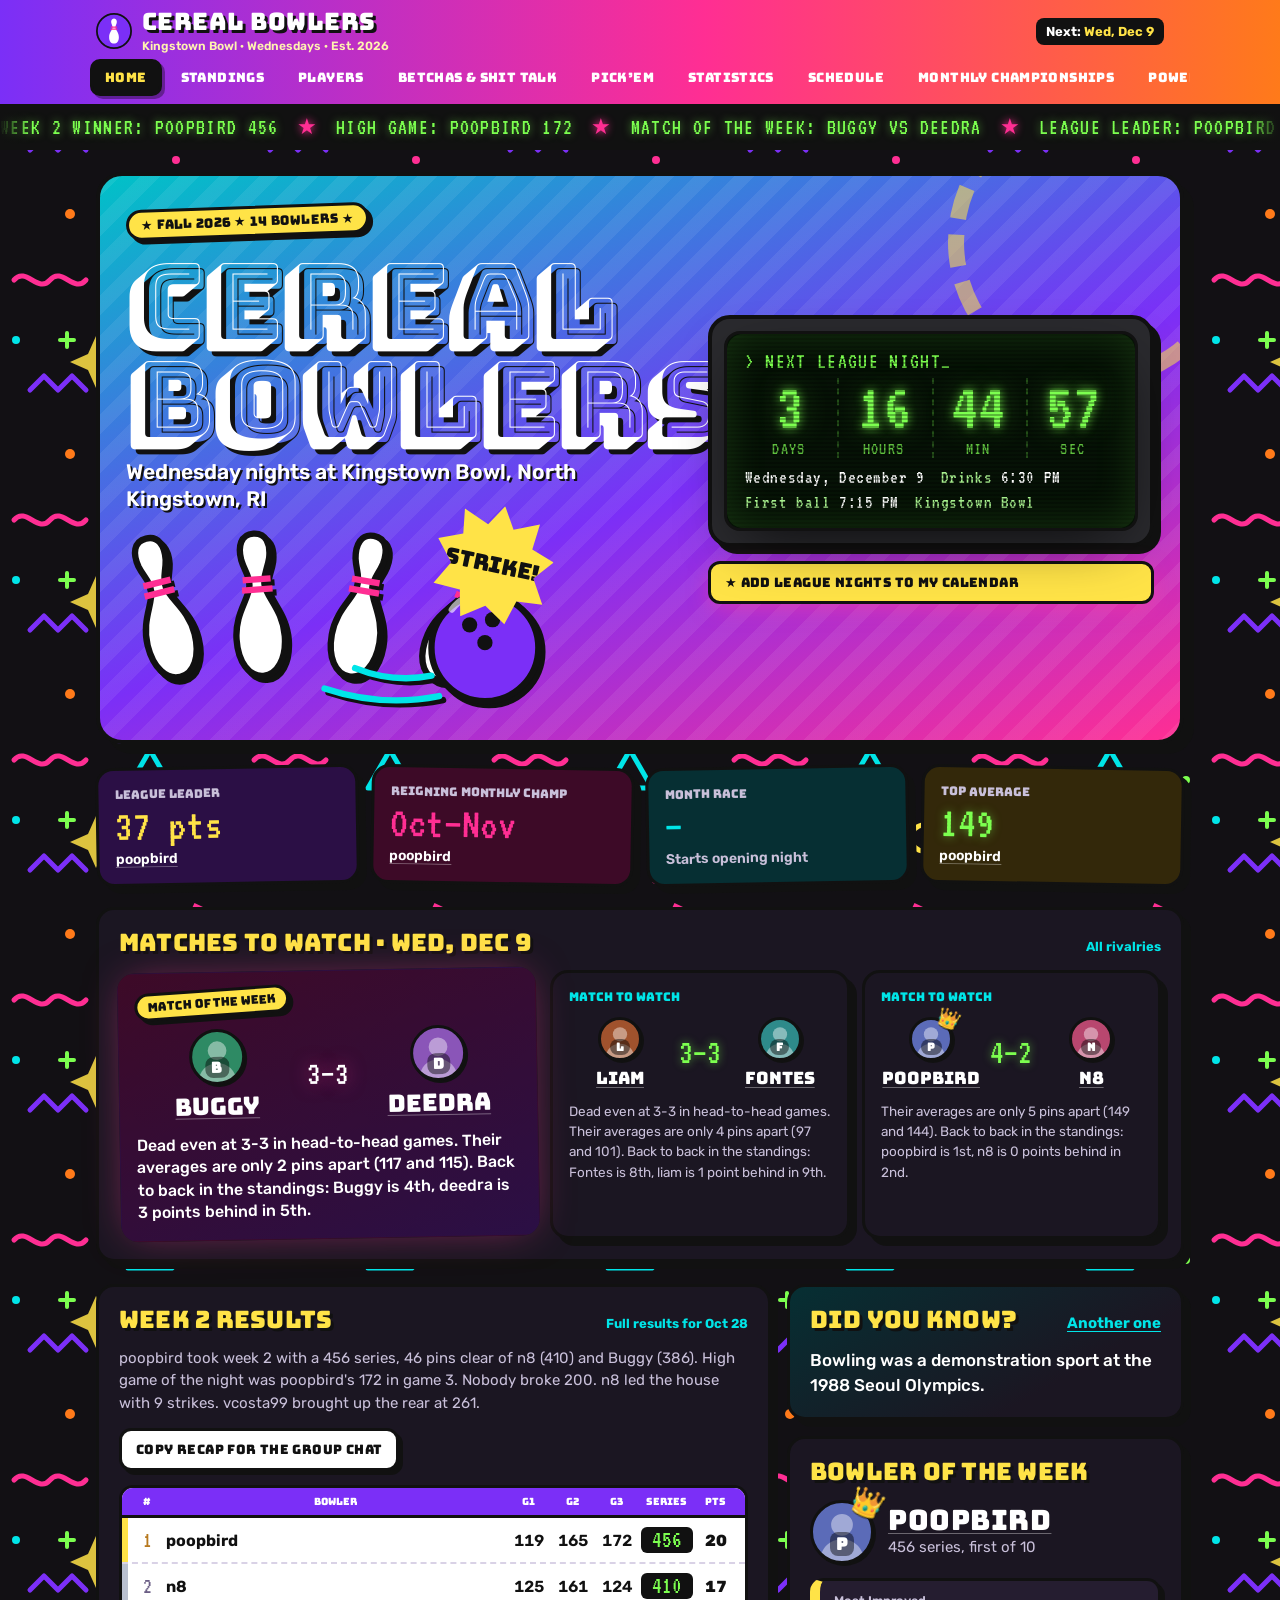
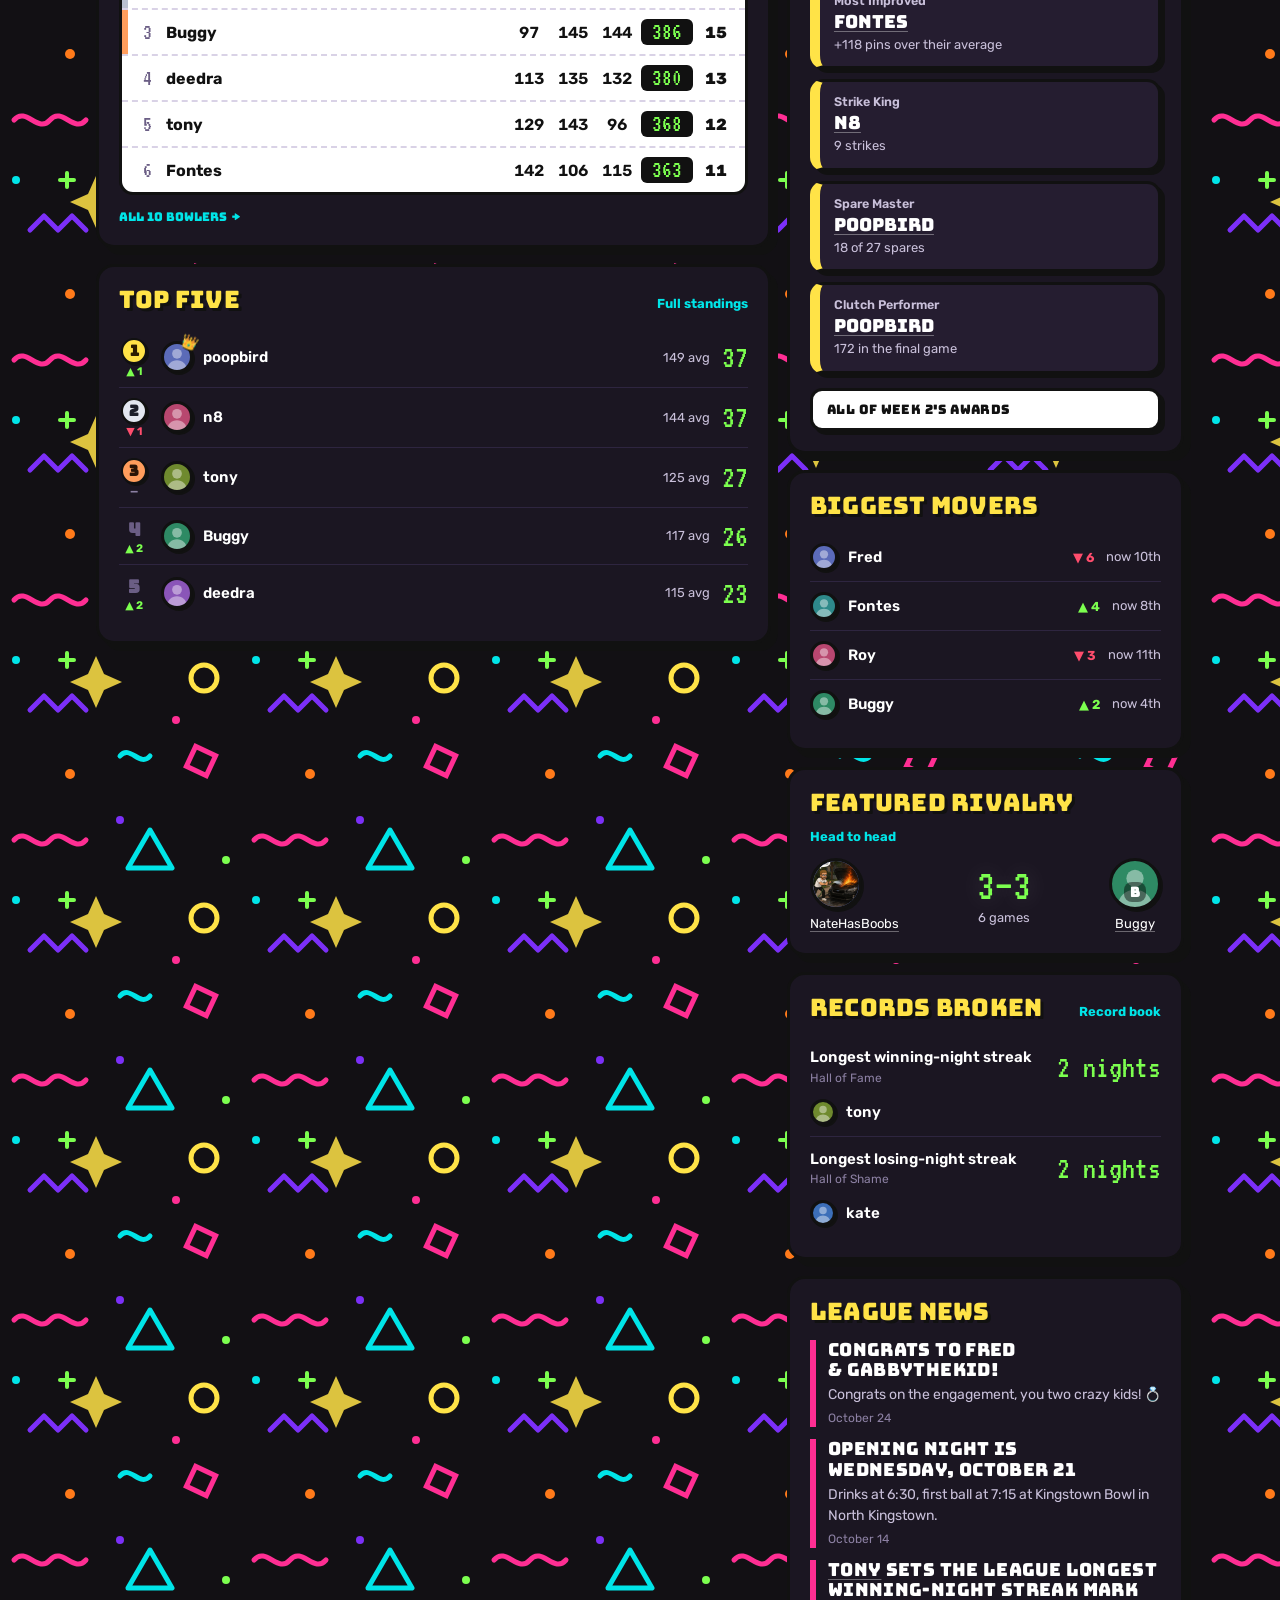
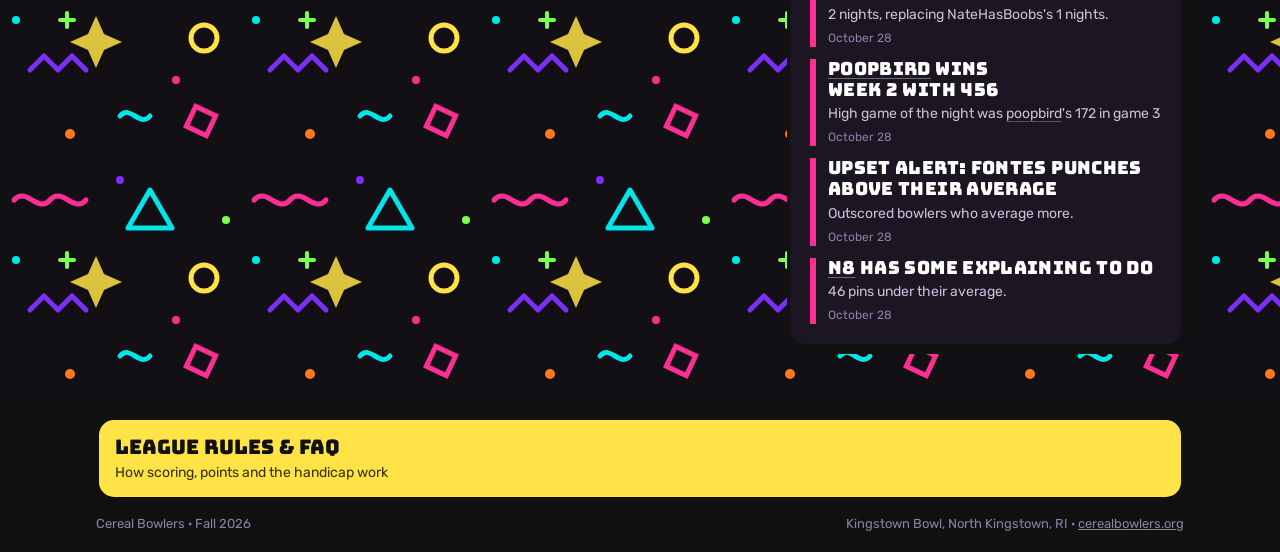
==== commit 5ba0028b: "Everyone's frames on Standings + site suggestion box Co-Authored-By: Claude Opus 5.5 <noreply@anthro" ====
--- a/public/index.html
+++ b/public/index.html
@@ -50,6 +50,7 @@
   
 </header>
 <div class="ticker" id="ticker" aria-label="Latest scores"></div>
+<div class="ideas-bar" id="ideasBar" role="region" aria-label="Site suggestions" hidden></div>
 <div class="attend-bar" id="attendBar" role="region" aria-label="Confirm your attendance" hidden></div>
 <a class="join-bar" id="joinBar" href="#/join" hidden><span class="wrap"><b>Bowlers:</b> make your profile. Photo, nickname, favorite cereal. No email needed. <u>Join</u></span></a>
 <div class="sample-bar" id="sampleBar" hidden><div class="wrap"><b>Preview mode.</b> These are our real bowlers, but every score is made up so you can see how the site works. Real stats start after opening night.</div></div>
--- a/public/css/site.css
+++ b/public/css/site.css
@@ -1321,3 +1321,33 @@
 .lb-loading{display:inline-flex;align-items:center;gap:8px}
 .lb-spin{width:14px;height:14px;border-radius:50%;border:3px solid rgba(255,200,87,.3);border-top-color:var(--gold,#FFC857);animation:lbspin .8s linear infinite}
 @keyframes lbspin{to{transform:rotate(360deg)}}
+
+/* Power-ranking style moves on standings + home top five (Nick, Oct 29 2026) */
+.rk{display:inline-flex;flex-direction:column;align-items:center;gap:2px;min-width:30px}
+.rmv{font:700 11px/1 var(--body);white-space:nowrap}
+
+/* Suggestion box strip (Nick, Oct 29 2026) */
+.ideas-bar{background:var(--cyan);color:#111;border-bottom:3px solid #111;font:500 13px/1.3 var(--body)}
+.ideas-bar .wrap{display:flex;flex-wrap:wrap;align-items:center;gap:6px 10px;padding-block:5px}
+.id-msg{flex:1 1 200px;min-width:0}
+.id-msg b{font-weight:800}
+.id-btn{font:400 12px var(--display);text-transform:uppercase;border:2px solid #111;border-radius:8px;padding:3px 10px;background:#111;color:var(--cyan);cursor:pointer;white-space:nowrap}
+.id-btn:disabled{opacity:.5;cursor:wait}
+.id-link{background:none;border:0;padding:2px 0;font:600 13px var(--body);color:#111;text-decoration:underline;cursor:pointer}
+.id-form{flex:1 1 100%;display:flex;flex-direction:column;gap:6px;padding-block:3px}
+.id-form textarea,.id-form input{width:100%;box-sizing:border-box;font:500 15px var(--body);border:2px solid #111;border-radius:8px;padding:6px 8px;background:#fff;color:#111;resize:vertical}
+.id-row{display:flex;align-items:center;gap:12px;flex-wrap:wrap}
+.id-err{color:#9F1239;font-weight:700}
+.id-boss{margin-left:auto}
+.id-list{flex:1 1 100%;display:flex;flex-direction:column;gap:6px;padding-bottom:6px;max-height:320px;overflow:auto}
+.id-item{background:#fff;border:2px solid #111;border-radius:8px;padding:6px 9px}
+.id-item p{margin:0 0 2px;font-size:14px}
+.id-item span{font-size:12px;color:#555}
+
+/* Everyone's frames on Standings (Nick, Oct 29 2026) */
+.af-list{display:flex;flex-direction:column;gap:10px}
+.af-row{display:flex;flex-direction:column;gap:5px;padding:8px;border-radius:10px;background:var(--panel-2)}
+.af-row.top{outline:2px solid var(--maple)}
+.af-head{display:flex;align-items:center;justify-content:space-between;gap:10px}
+.af-total{font:400 20px var(--display)}
+.af-none{margin:0}
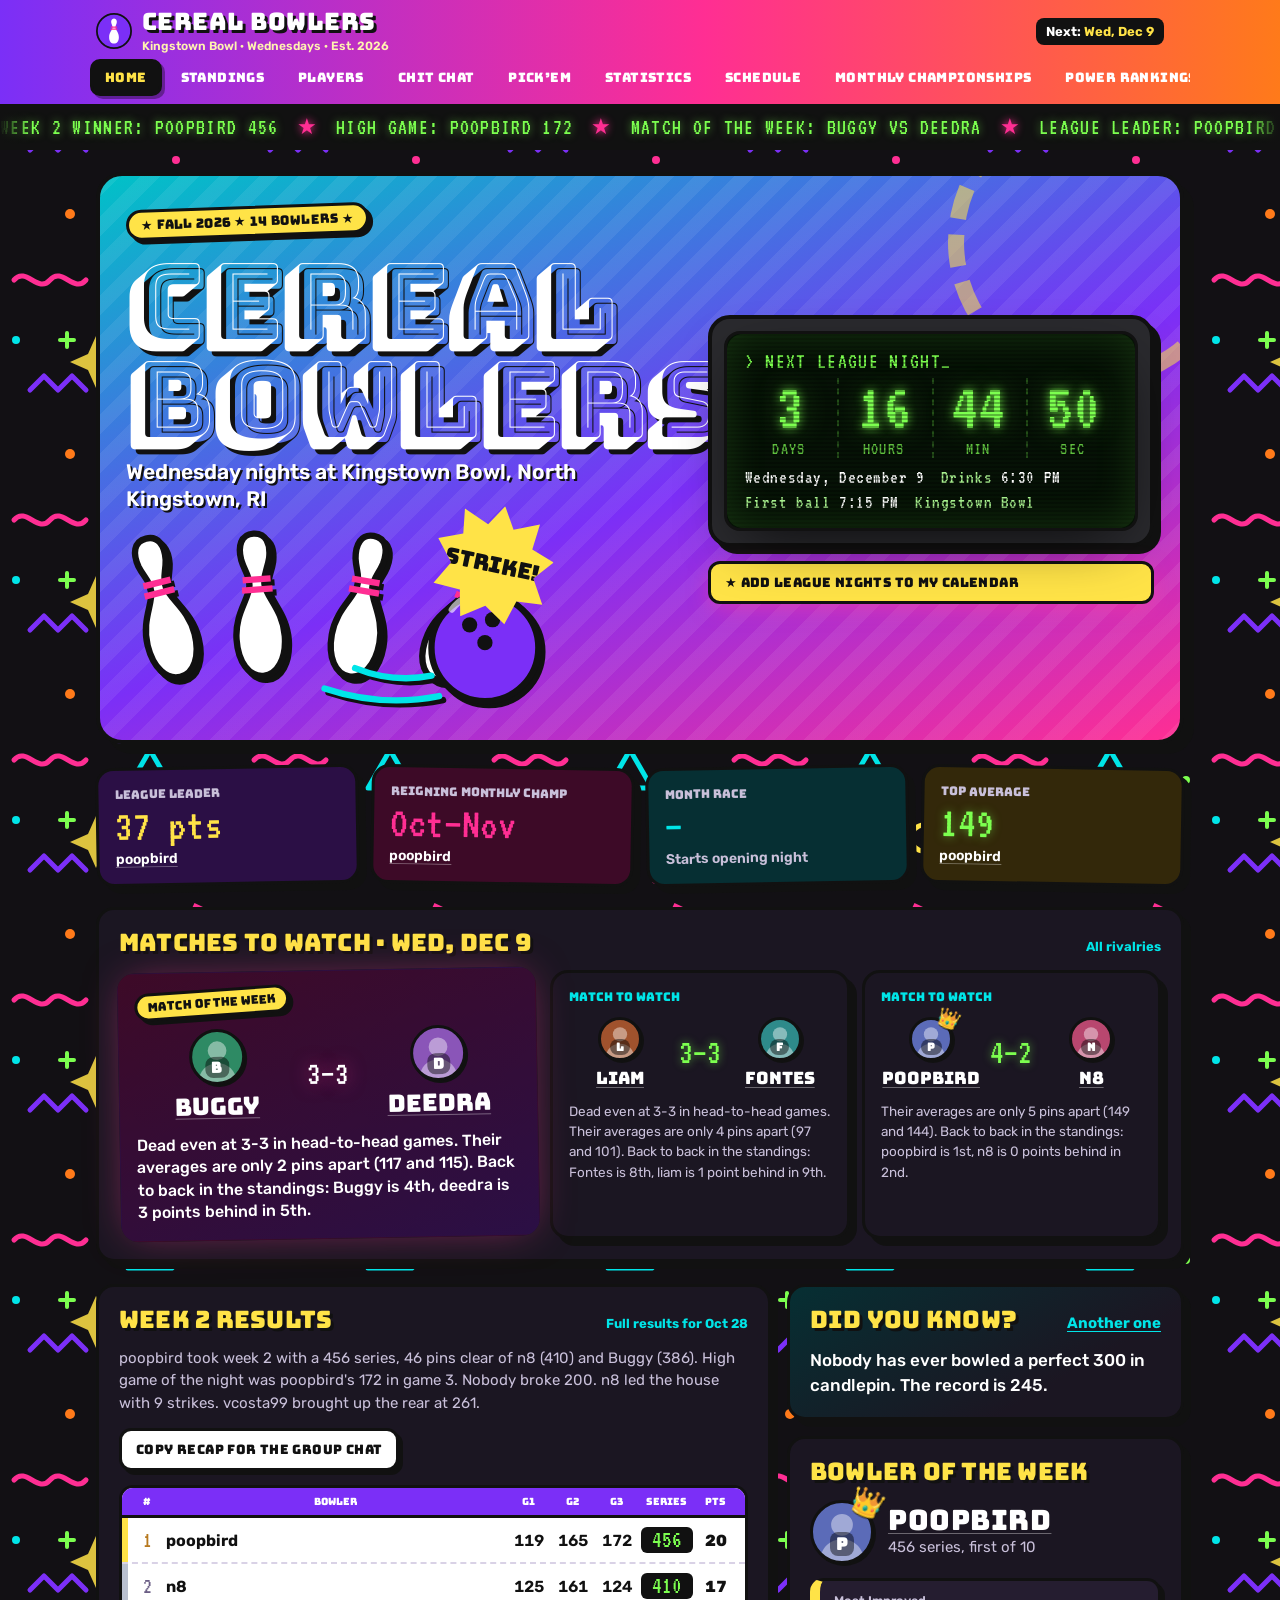
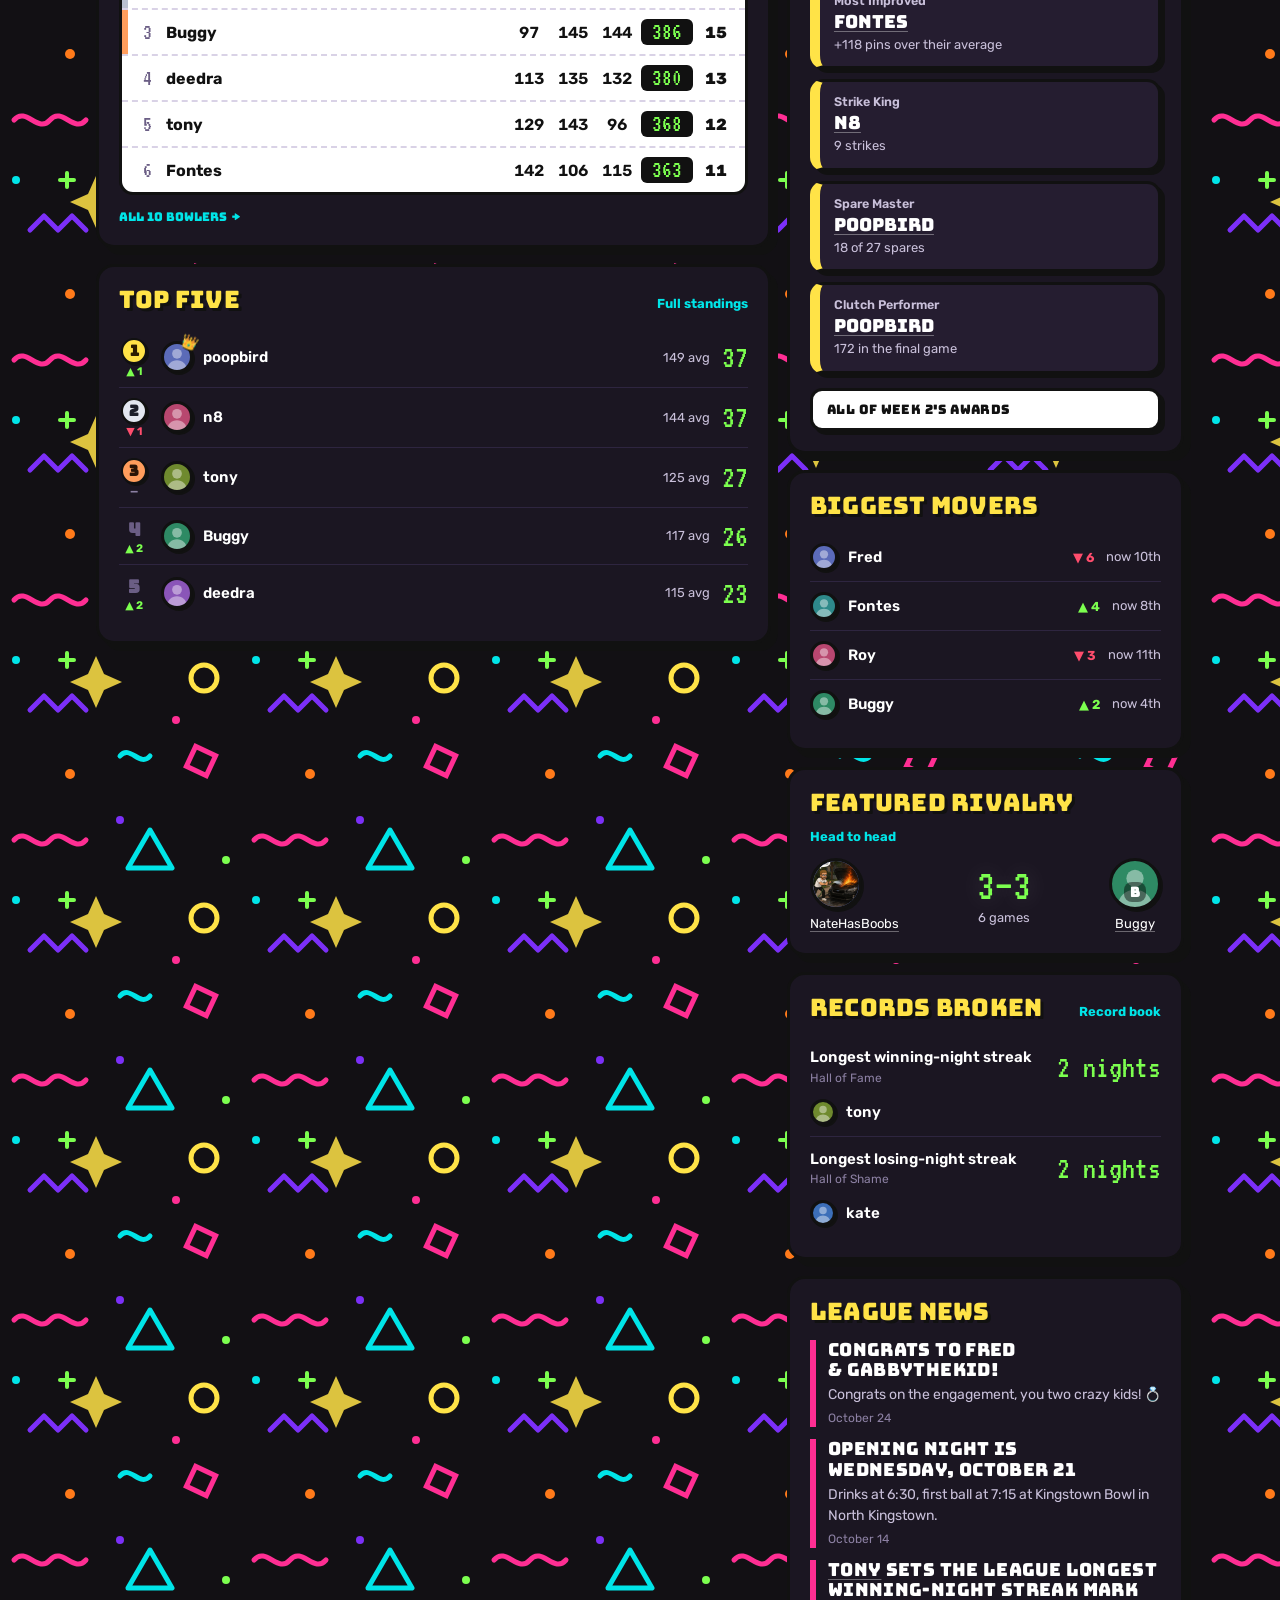
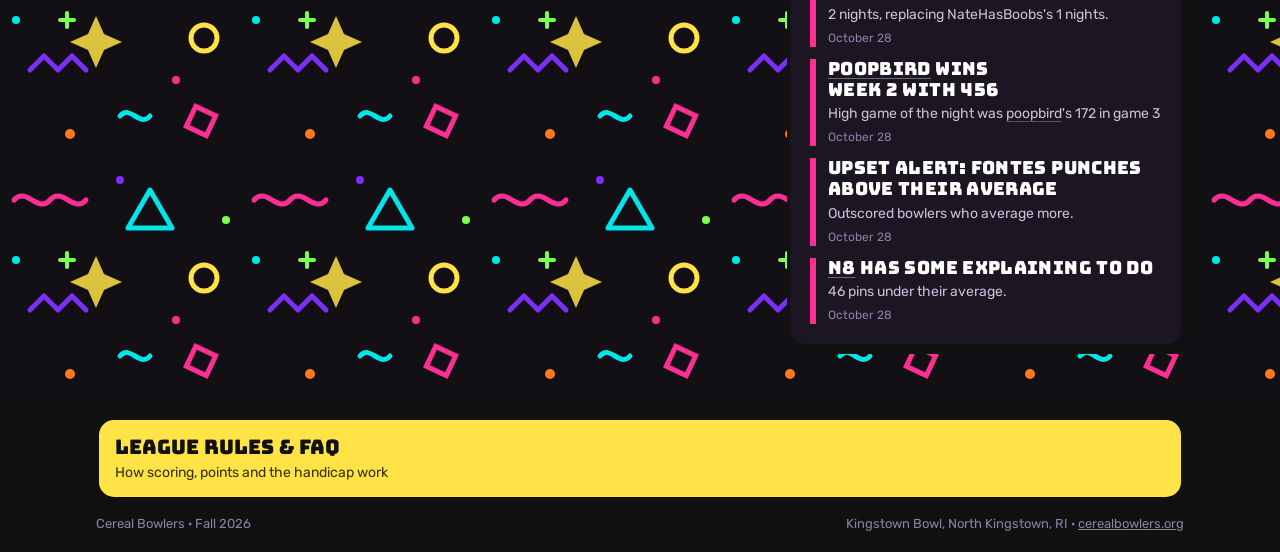
==== commit 3c223dfc: "Chit Chat: pictures and GIFs in posts, jump buttons, badges and betcha results in the message board " ====
--- a/public/index.html
+++ b/public/index.html
@@ -35,7 +35,7 @@
       <a href="#/">Home</a>
       <a href="#/standings">Standings</a>
       <a href="#/players">Players</a>
-      <a href="#/talk">Betchas &amp; Shit Talk</a>
+      <a href="#/talk">Chit Chat</a>
       <a href="#/pickem">Pick’em</a>
       <a href="#/stats">Statistics</a>
       <a href="#/schedule">Schedule</a>
@@ -65,7 +65,7 @@
   <a href="#/"><svg viewBox="0 0 24 24" aria-hidden="true"><path d="M3 11l9-7 9 7v9a1 1 0 01-1 1h-5v-6H9v6H4a1 1 0 01-1-1z"/></svg>Home</a>
   <a href="#/standings"><svg viewBox="0 0 24 24" aria-hidden="true"><path d="M4 20V10h4v10zM10 20V4h4v16zM16 20v-7h4v7z"/></svg>Standings</a>
   <a href="#/players"><svg viewBox="0 0 24 24" aria-hidden="true"><circle cx="9" cy="8" r="3.5"/><path d="M2.5 20c.6-3.6 3.2-5.5 6.5-5.5s5.9 1.9 6.5 5.5z"/><circle cx="17" cy="9" r="2.6"/><path d="M16.5 13.6c2.7 0 4.6 1.6 5 4.6h-4.2"/></svg>Players</a>
-  <a href="#/talk"><svg viewBox="0 0 24 24" aria-hidden="true"><path d="M4 4h16a2 2 0 012 2v10a2 2 0 01-2 2H10l-5 4v-4H4a2 2 0 01-2-2V6a2 2 0 012-2z"/></svg>Talk</a>
+  <a href="#/talk"><svg viewBox="0 0 24 24" aria-hidden="true"><path d="M4 4h16a2 2 0 012 2v10a2 2 0 01-2 2H10l-5 4v-4H4a2 2 0 01-2-2V6a2 2 0 012-2z"/></svg>Chat</a>
   <button type="button" data-more aria-expanded="false"><svg viewBox="0 0 24 24" aria-hidden="true"><circle cx="5" cy="12" r="2.2"/><circle cx="12" cy="12" r="2.2"/><circle cx="19" cy="12" r="2.2"/></svg>More</button>
 </nav>
 <div class="sheet-scrim" data-close-sheet></div>
--- a/public/css/site.css
+++ b/public/css/site.css
@@ -1351,3 +1351,29 @@
 .af-head{display:flex;align-items:center;justify-content:space-between;gap:10px}
 .af-total{font:400 20px var(--display)}
 .af-none{margin:0}
+
+/* Chit Chat (Nick, Oct 31 2026): jump buttons, pictures/GIFs in posts, badges + betcha results in the flow */
+.jumpbar{display:flex;gap:8px;flex-wrap:wrap;margin:-4px 0 14px}
+.jump{display:inline-flex;align-items:center;gap:6px;padding:7px 12px;border:3px solid #111;border-radius:999px;background:var(--panel-2);color:var(--text);font:400 12px var(--display);text-transform:uppercase;letter-spacing:.03em;box-shadow:3px 3px 0 #111;cursor:pointer}
+.jump:active{transform:translate(2px,2px);box-shadow:1px 1px 0 #111}
+.jump b{background:var(--red);color:#fff;border-radius:999px;padding:1px 7px;font:700 11px var(--body)}
+.jump-to{scroll-margin-top:84px;margin-bottom:16px}
+@media (max-width:480px){.jumpbar{gap:5px;flex-wrap:nowrap}.jump{padding:6px 6px;font-size:10px;letter-spacing:0;gap:3px;border-width:2px;box-shadow:2px 2px 0 #111;flex:1 1 auto;min-width:0;justify-content:center;white-space:nowrap;overflow:hidden}.jump b{padding:0 4px;font-size:9px}}
+.post-img{display:block;align-self:flex-start;max-width:min(100%,420px);border:3px solid #111;border-radius:12px;overflow:hidden;background:#111;line-height:0}
+.post-img img{display:block;max-width:100%;max-height:420px;width:auto;height:auto;object-fit:contain}
+.post-img span{display:none}
+.post-img.broken{background:var(--panel);line-height:1.3}
+.post-img.broken img{display:none}
+.post-img.broken span{display:block;padding:10px 14px;font:600 13px var(--body);color:var(--cyan,#3BE8FF)}
+.att-row{flex-wrap:wrap}
+.att-btn{font-size:12px;padding:6px 12px;cursor:pointer}
+.att-prev{position:relative;align-self:flex-start;border:3px solid #111;border-radius:12px;overflow:hidden;line-height:0;background:#111}
+.att-prev[hidden]{display:none}
+.att-prev img{max-width:220px;max-height:180px;display:block}
+.att-x{position:absolute;top:4px;right:4px;width:28px;height:28px;border-radius:50%;border:2px solid #111;background:#fff;color:#111;font:700 18px/1 var(--body);cursor:pointer}
+.att-gif[hidden]{display:none}
+.feed-badges{border:3px dashed var(--gold,#FFC857);border-radius:14px;padding:8px 10px;background:color-mix(in srgb,var(--gold,#FFC857) 8%,transparent)}
+.fb-head{font:500 13px var(--body)}
+.feed-badges .bf-list{margin:6px 0 2px}
+.fb-more summary{cursor:pointer;font:400 12px var(--display);text-transform:uppercase;color:var(--gold,#FFC857);padding:4px 0}
+.feed-bet{border:3px dashed var(--red);border-radius:14px;padding:8px 12px;font:600 14px/1.4 var(--body)}
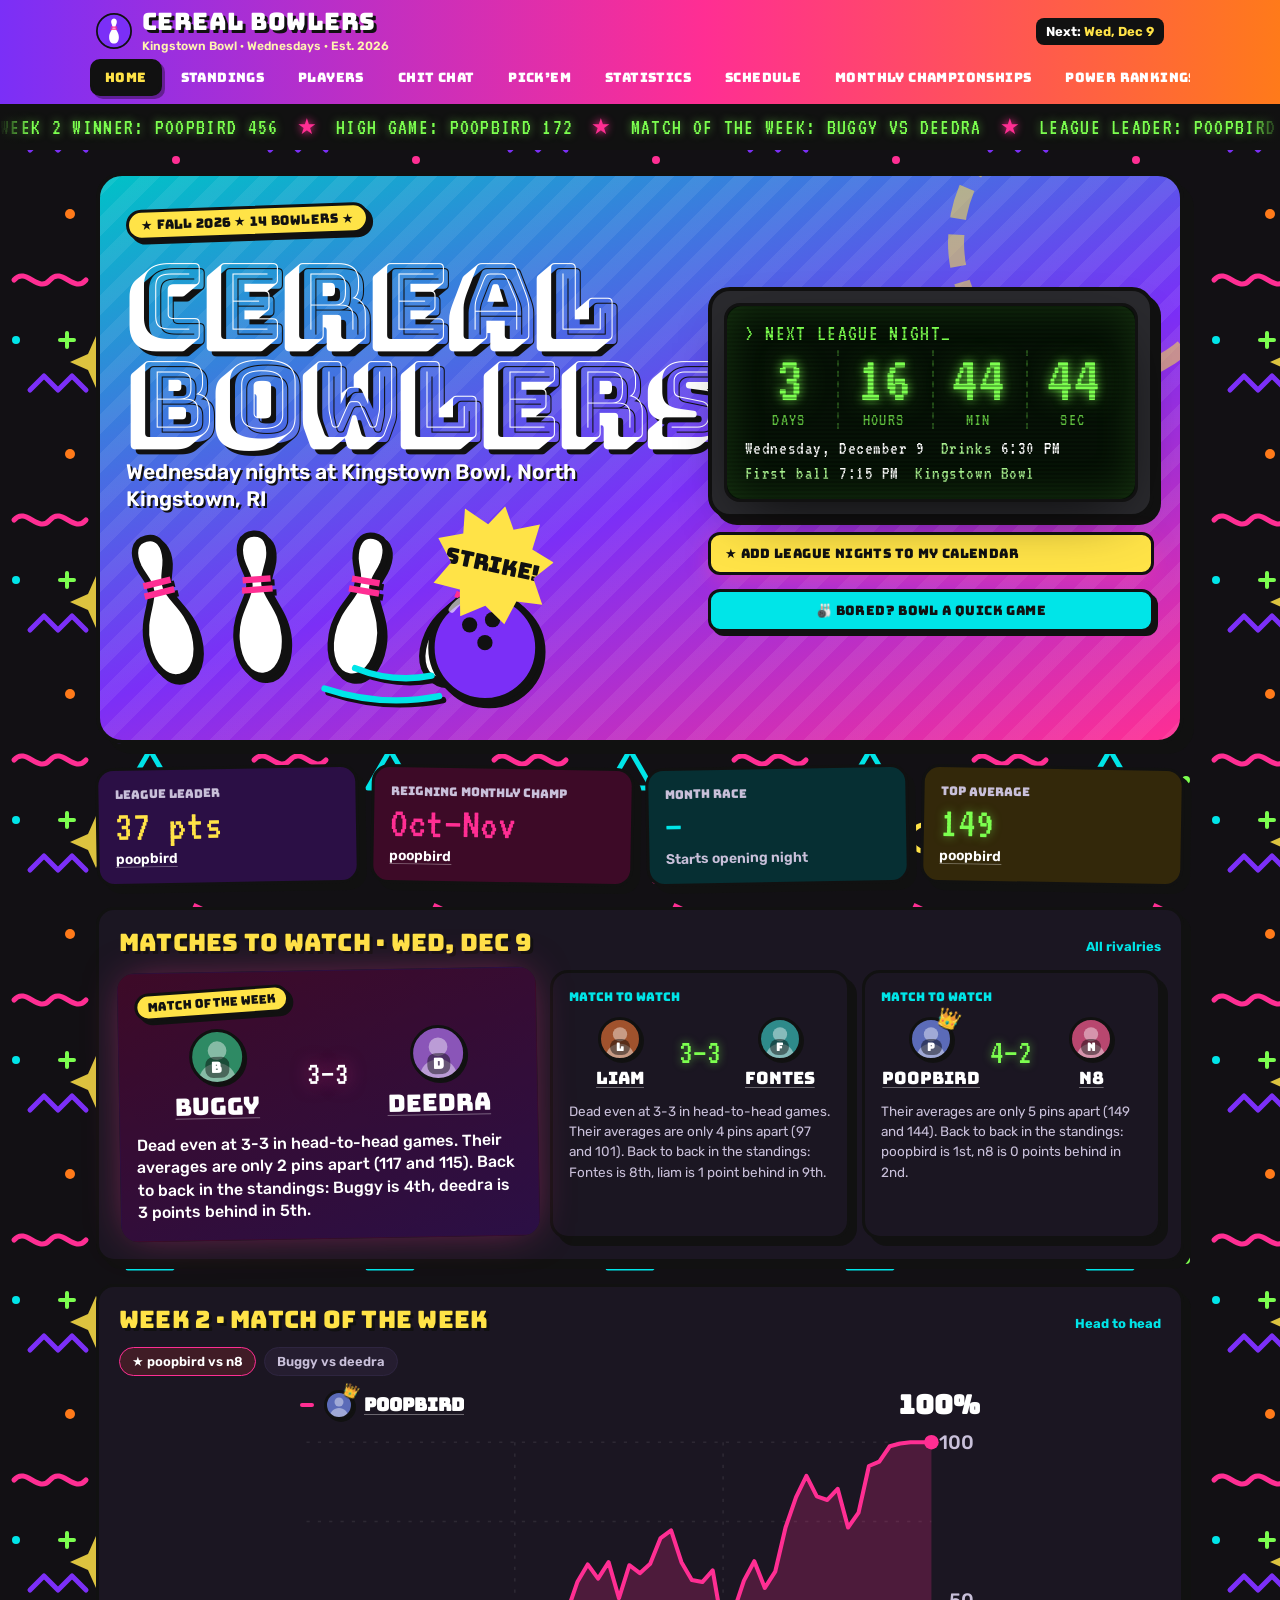
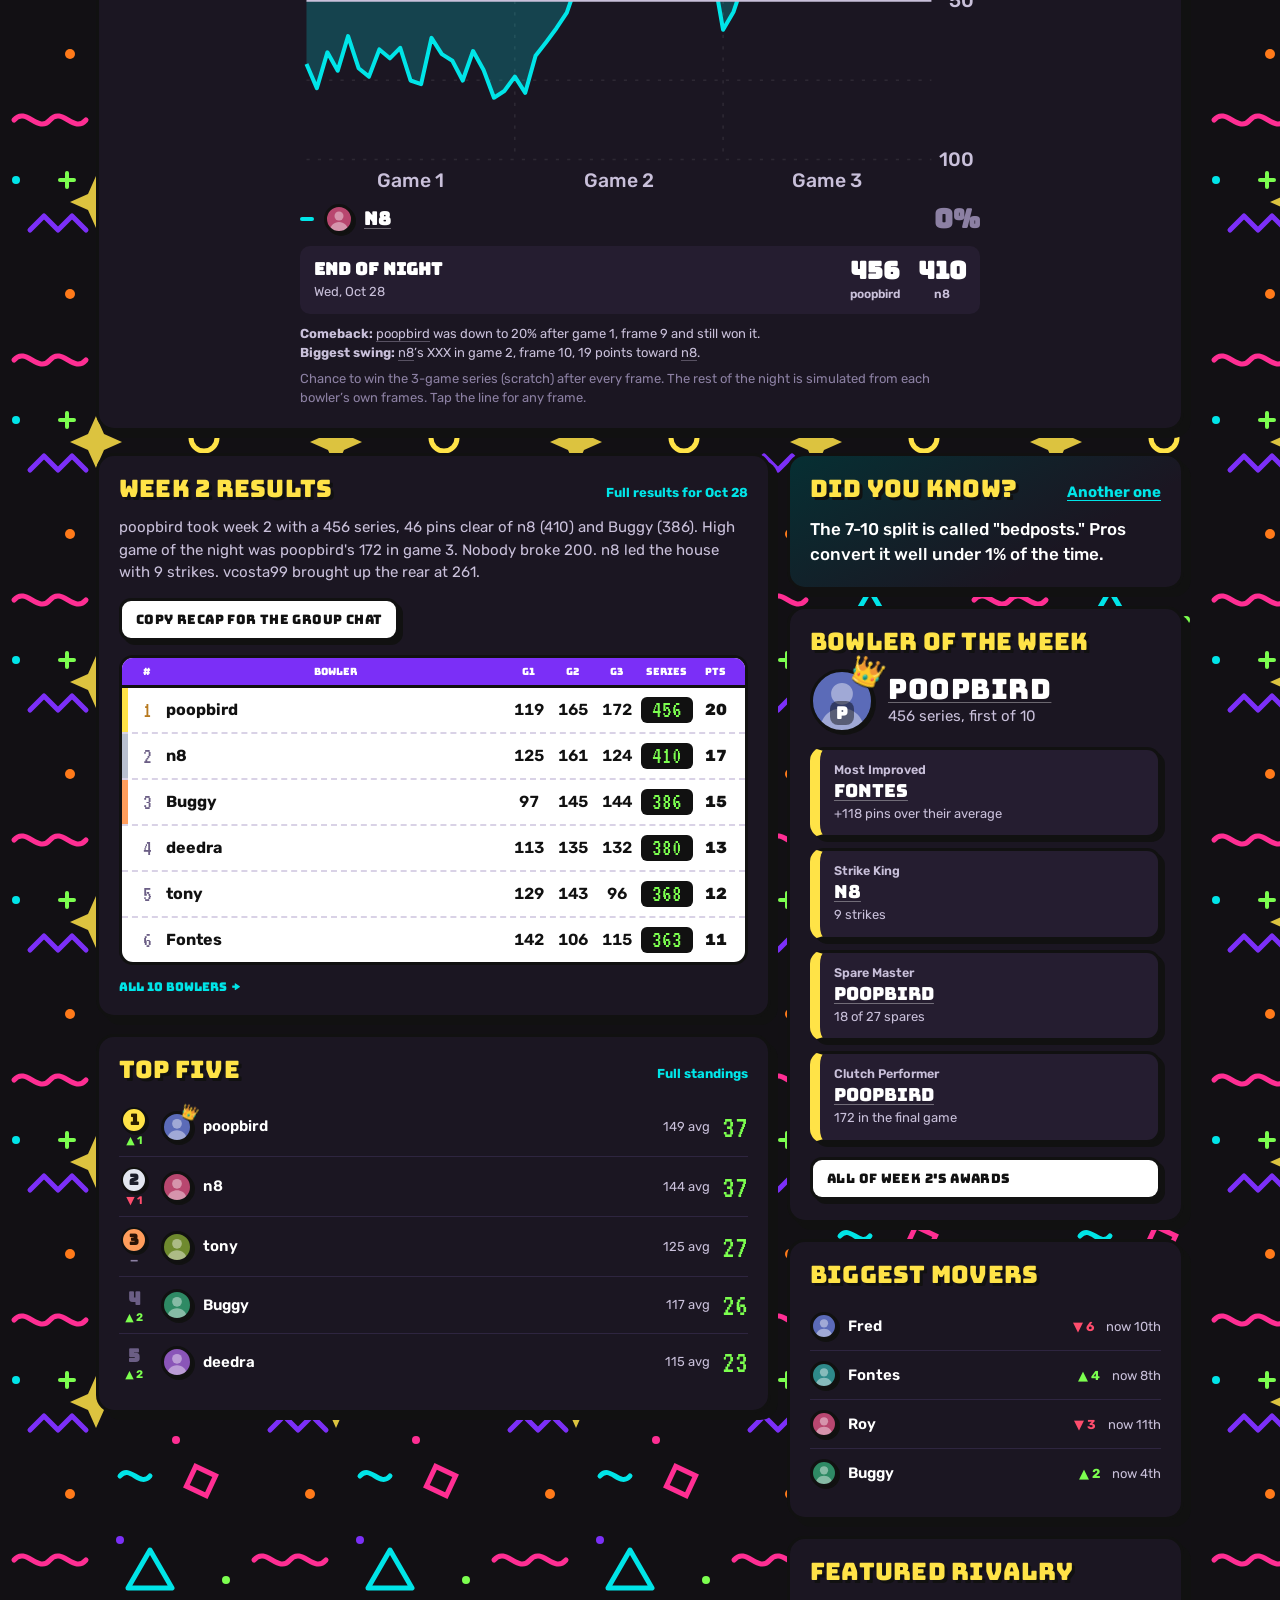
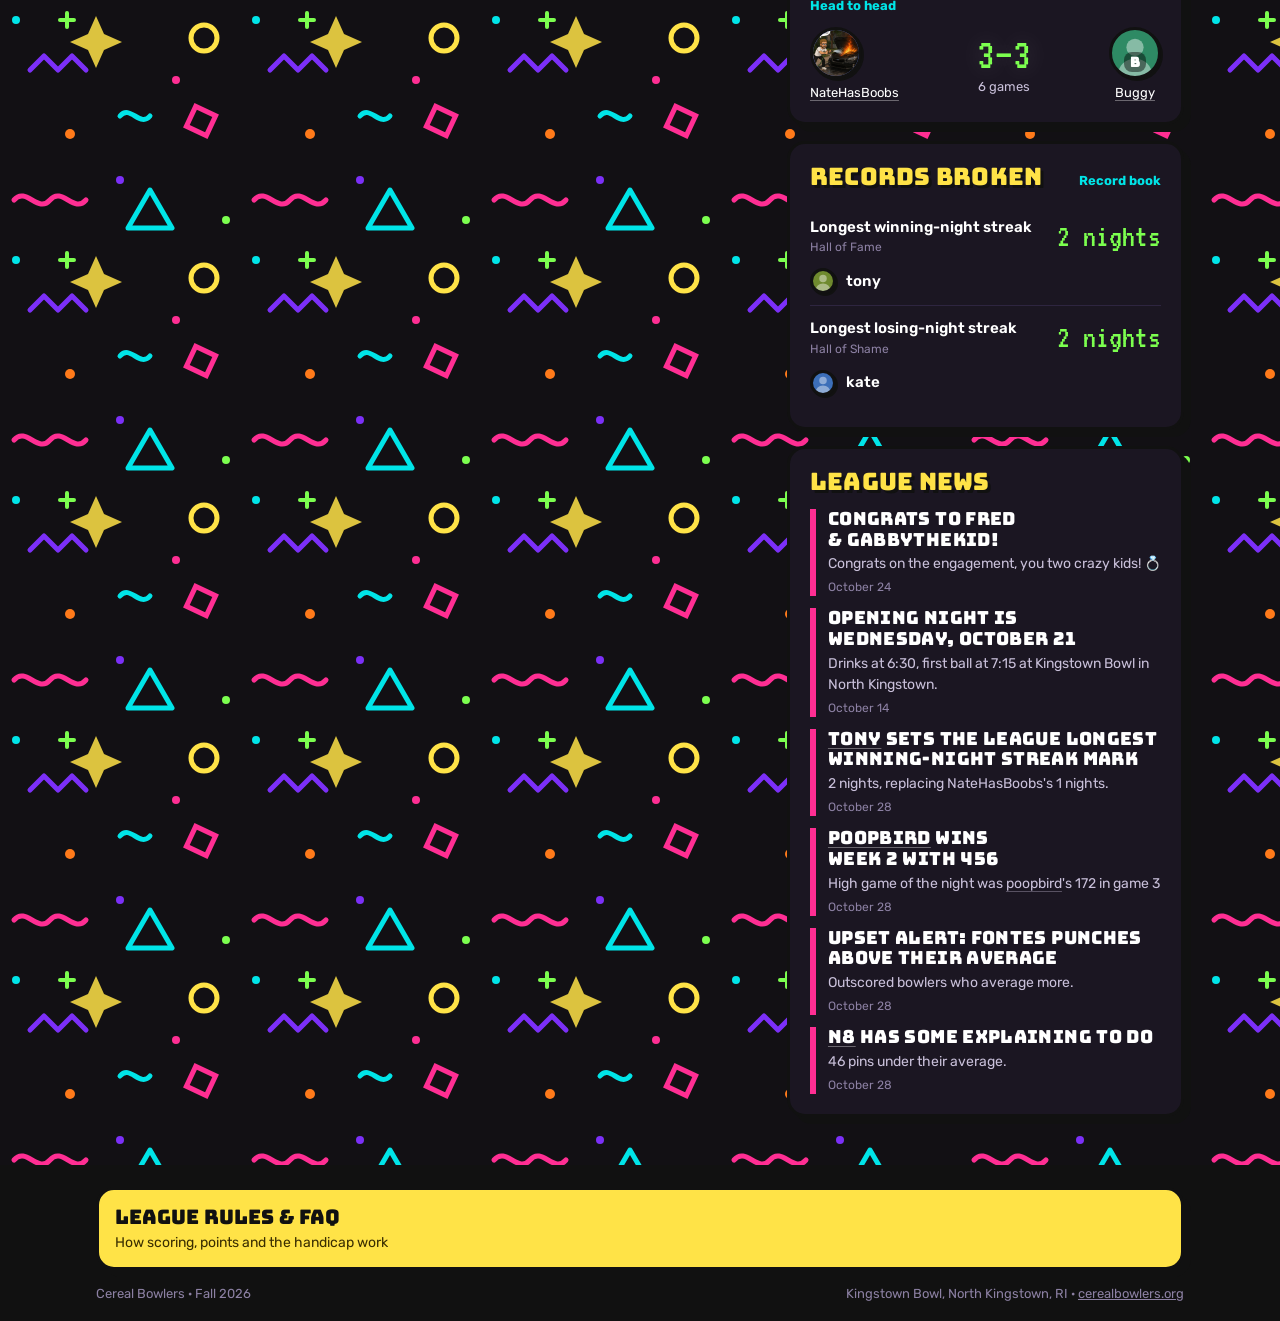
==== commit 890ffbb5: "Arcade: bowling minigame with an all-time high score Co-Authored-By: Claude Opus 5.5 <noreply@anthro" ====
--- a/public/index.html
+++ b/public/index.html
@@ -45,6 +45,7 @@
       <a href="#/purse">Purse</a>
       <a href="#/records">League Records</a>
       <a href="#/rivalries">Rivalries</a>
+      <a href="#/arcade">Arcade</a>
     </nav>
   </div>
   
@@ -73,7 +74,7 @@
   <div class="sheet-grab"></div>
   <a href="#/schedule">Schedule</a><a href="#/pickem">Pick’em</a><a href="#/stats">Statistics</a><a href="#/championships">Monthly Championships</a><a href="#/power">Power Rankings</a>
   <a href="#/leaderboards">Leaderboards</a><a href="#/purse">Purse</a><a href="#/records">League Records</a>
-  <a href="#/rivalries">Rivalries</a><a href="#/faq">Rules &amp; FAQ</a><a href="#/login" id="sheetMine">Sign in</a>
+  <a href="#/rivalries">Rivalries</a><a href="#/arcade">Arcade</a><a href="#/faq">Rules &amp; FAQ</a><a href="#/login" id="sheetMine">Sign in</a>
 </div>
 <div class="tip" id="tip" hidden></div>
 <div class="notif-panel" id="notifPanel" role="dialog" aria-label="Notifications" hidden></div>
--- a/public/css/site.css
+++ b/public/css/site.css
@@ -1377,3 +1377,68 @@
 .feed-badges .bf-list{margin:6px 0 2px}
 .fb-more summary{cursor:pointer;font:400 12px var(--display);text-transform:uppercase;color:var(--gold,#FFC857);padding:4px 0}
 .feed-bet{border:3px dashed var(--red);border-radius:14px;padding:8px 12px;font:600 14px/1.4 var(--body)}
+
+/* Win probability, ESPN style (Nick, Nov 4 2026) */
+.wp{display:flex;flex-direction:column;gap:6px}
+.wp-row{display:flex;align-items:center;gap:10px;min-width:0}
+.wp-sw{width:14px;height:4px;border-radius:2px;flex:none}
+.wp-name{font:800 18px/1.1 var(--display);min-width:0;overflow:hidden;text-overflow:ellipsis;white-space:nowrap}
+.wp-pct{margin-left:auto;font:800 26px/1 var(--display);color:var(--faint)}
+.wp-pct.lead{color:var(--text)}
+.wp-chart{width:100%;height:auto;display:block}
+.wp-end{display:flex;justify-content:space-between;align-items:center;gap:12px;background:var(--panel-2);border-radius:10px;padding:12px 14px;margin-top:6px}
+.wp-end>div:first-child{display:flex;flex-direction:column;gap:2px}
+.wp-end b{font:800 17px var(--display)}
+.wp-score{display:flex;gap:18px}
+.wp-score span{display:flex;flex-direction:column;align-items:center;font:800 24px/1 var(--display)}
+.wp-score small{font:600 12px var(--body);color:var(--muted);margin-top:4px}
+.wp-notes{margin:4px 0 0;line-height:1.5}
+.wp-how{margin:0}
+.wp-chips{display:flex;gap:8px;flex-wrap:wrap}
+.wp-chip{font:600 13px var(--body);color:var(--muted);background:var(--panel-2);border:1px solid var(--line-soft);border-radius:999px;padding:6px 12px;cursor:pointer}
+.wp-chip[aria-pressed="true"]{color:var(--text);border-color:var(--red);background:rgba(229,56,59,.18)}
+.motw-wp{border-color:var(--red)}
+.wp{max-width:760px;width:100%;margin-inline:auto}
+.wp-chart text{font-size:12px}
+.wp{max-width:680px}
+/* Photo-only uploads (Nick, Nov 4 2026) */
+.sh-snap{align-items:stretch}
+.sh-big span{display:flex;align-items:center;justify-content:center;min-height:96px;font:800 22px var(--display);border-radius:14px}
+.sh-confirm{display:flex;flex-direction:column;gap:8px;margin-top:4px}
+
+/* Arcade (Nick, Nov 4 2026): bowling minigame + one high score */
+.arc-cta{display:flex;flex-direction:column;align-items:center;gap:2px;text-align:center;background:var(--cyan);color:#111;text-decoration:none}
+.arc-cta small{font:600 12px var(--body);text-transform:none;letter-spacing:0}
+.arc-cta small:empty{display:none}
+.arc{max-width:460px;margin:0 auto}
+.arc-top{display:grid;grid-template-columns:1fr 1fr;gap:10px;margin:12px 0 10px}
+.arc-top>div{display:flex;flex-direction:column;align-items:center;padding:7px 8px;background:var(--panel);border:3px solid #111;border-radius:14px;box-shadow:var(--pop);text-align:center;min-width:0}
+.arc-top>div:first-child{background:var(--maple);color:#111}
+.arc-k{font:400 11px var(--display);text-transform:uppercase;letter-spacing:.06em}
+.arc-top b{font:400 28px/1.05 var(--display)}
+.arc-who{font:600 13px var(--body);overflow:hidden;text-overflow:ellipsis;white-space:nowrap;max-width:100%}
+.arc-sheet{scroll-margin-top:76px;display:grid;grid-template-columns:repeat(9,minmax(0,1fr)) minmax(0,1.4fr);border:3px solid #111;border-radius:10px;overflow:hidden;background:#fff;color:#111;box-shadow:var(--pop);margin-bottom:10px}
+.arc-f{display:flex;flex-direction:column;border-left:2px solid #111;min-width:0}
+.arc-f:first-child{border-left:0}
+.arc-f .n{font:400 9px var(--display);text-align:center;background:#111;color:#fff;padding:1px 0}
+.arc-f.now .n{background:var(--red)}
+.arc-f .r{display:flex;justify-content:flex-end}
+.arc-f .r i{font-style:normal;font:700 12px var(--body);width:50%;max-width:16px;text-align:center;border-left:1px solid #111;border-bottom:1px solid #111;min-height:16px;line-height:16px}
+.arc-f.t .r i{width:33%}
+.arc-f b{font:400 12px var(--display);text-align:center;min-height:18px;line-height:18px}
+.arc-stage{position:relative;width:min(100%,calc((100dvh - 250px) / 2 + 8px));margin:0 auto;border:4px solid #111;border-radius:16px;overflow:hidden;box-shadow:var(--pop-lg);background:#16101F}
+#arcCanvas{display:block;width:100%;height:auto;aspect-ratio:300/600;touch-action:none;user-select:none;-webkit-user-select:none;cursor:grab}
+.arc-hint{position:absolute;left:50%;bottom:44px;transform:translateX(-50%);font:400 12px var(--display);text-transform:uppercase;color:#111;background:var(--maple);border:3px solid #111;border-radius:99px;padding:4px 12px;white-space:nowrap;pointer-events:none}
+.arc-hint:empty{display:none}
+@media (prefers-reduced-motion: no-preference){.arc-hint{animation:arcbob 1.6s ease-in-out infinite}@keyframes arcbob{50%{transform:translateX(-50%) translateY(-5px)}}}
+.arc-over{position:absolute;inset:0;display:grid;place-items:center;background:rgba(11,7,22,.72);padding:16px}
+.arc-over[hidden]{display:none}
+.arc-card{display:flex;flex-direction:column;align-items:center;gap:10px;width:100%;max-width:300px;padding:18px;background:var(--panel);border:3px solid #111;border-radius:18px;box-shadow:var(--pop-lg);text-align:center}
+.arc-final{font:400 64px/1 var(--display);color:var(--maple);text-shadow:4px 4px 0 #111}
+.arc-new{font:400 15px/1.2 var(--display);color:var(--cyan);margin:0}
+.arc-sub{margin:0;color:#fff}
+.arc-form{display:flex;flex-direction:column;gap:8px;width:100%}
+.arc-form input{font:600 16px var(--body);padding:10px 12px;border:3px solid #111;border-radius:12px;background:#fff;color:#111}
+.arc-err{margin:0;color:#FF8FB8;font-size:13px}
+.arc-err:empty{display:none}
+.arc-help{font-size:14px;color:#fff;background:rgba(17,17,17,.6);border-radius:12px;padding:10px 12px;margin-top:12px}
